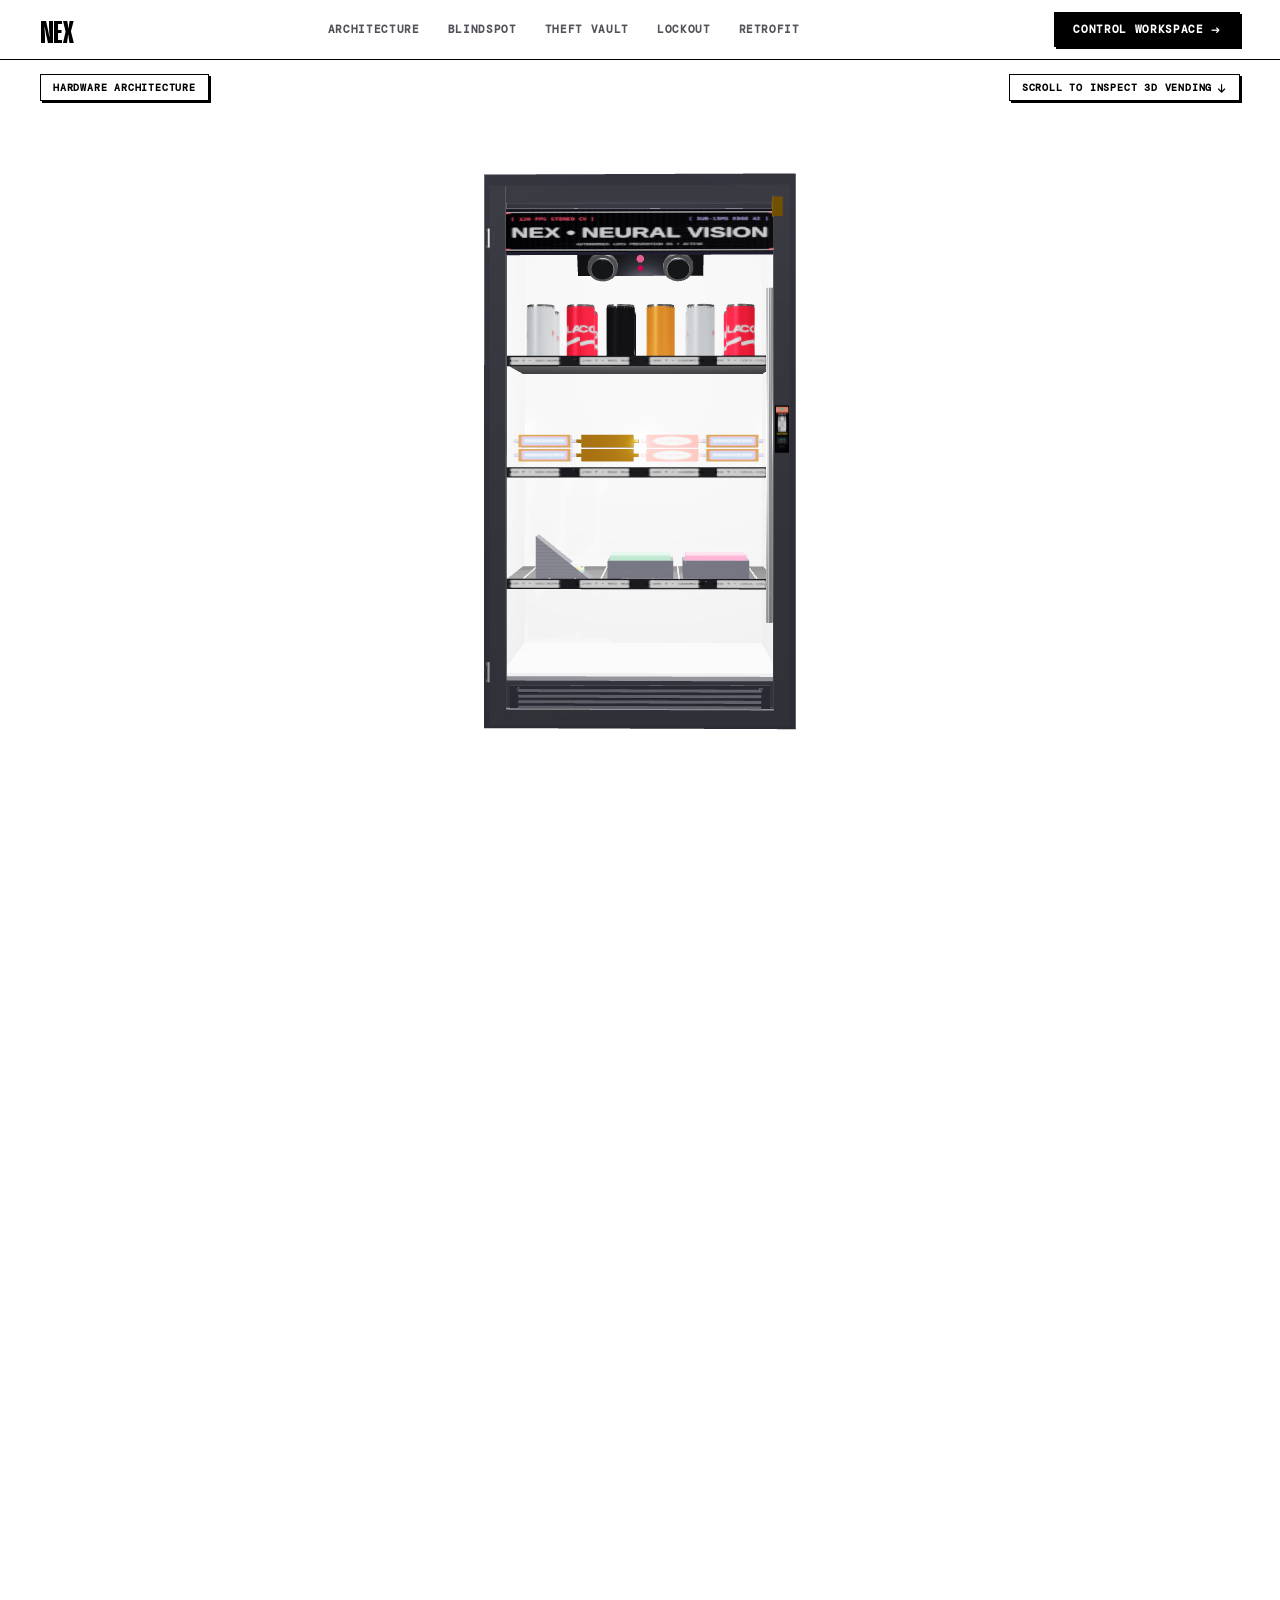
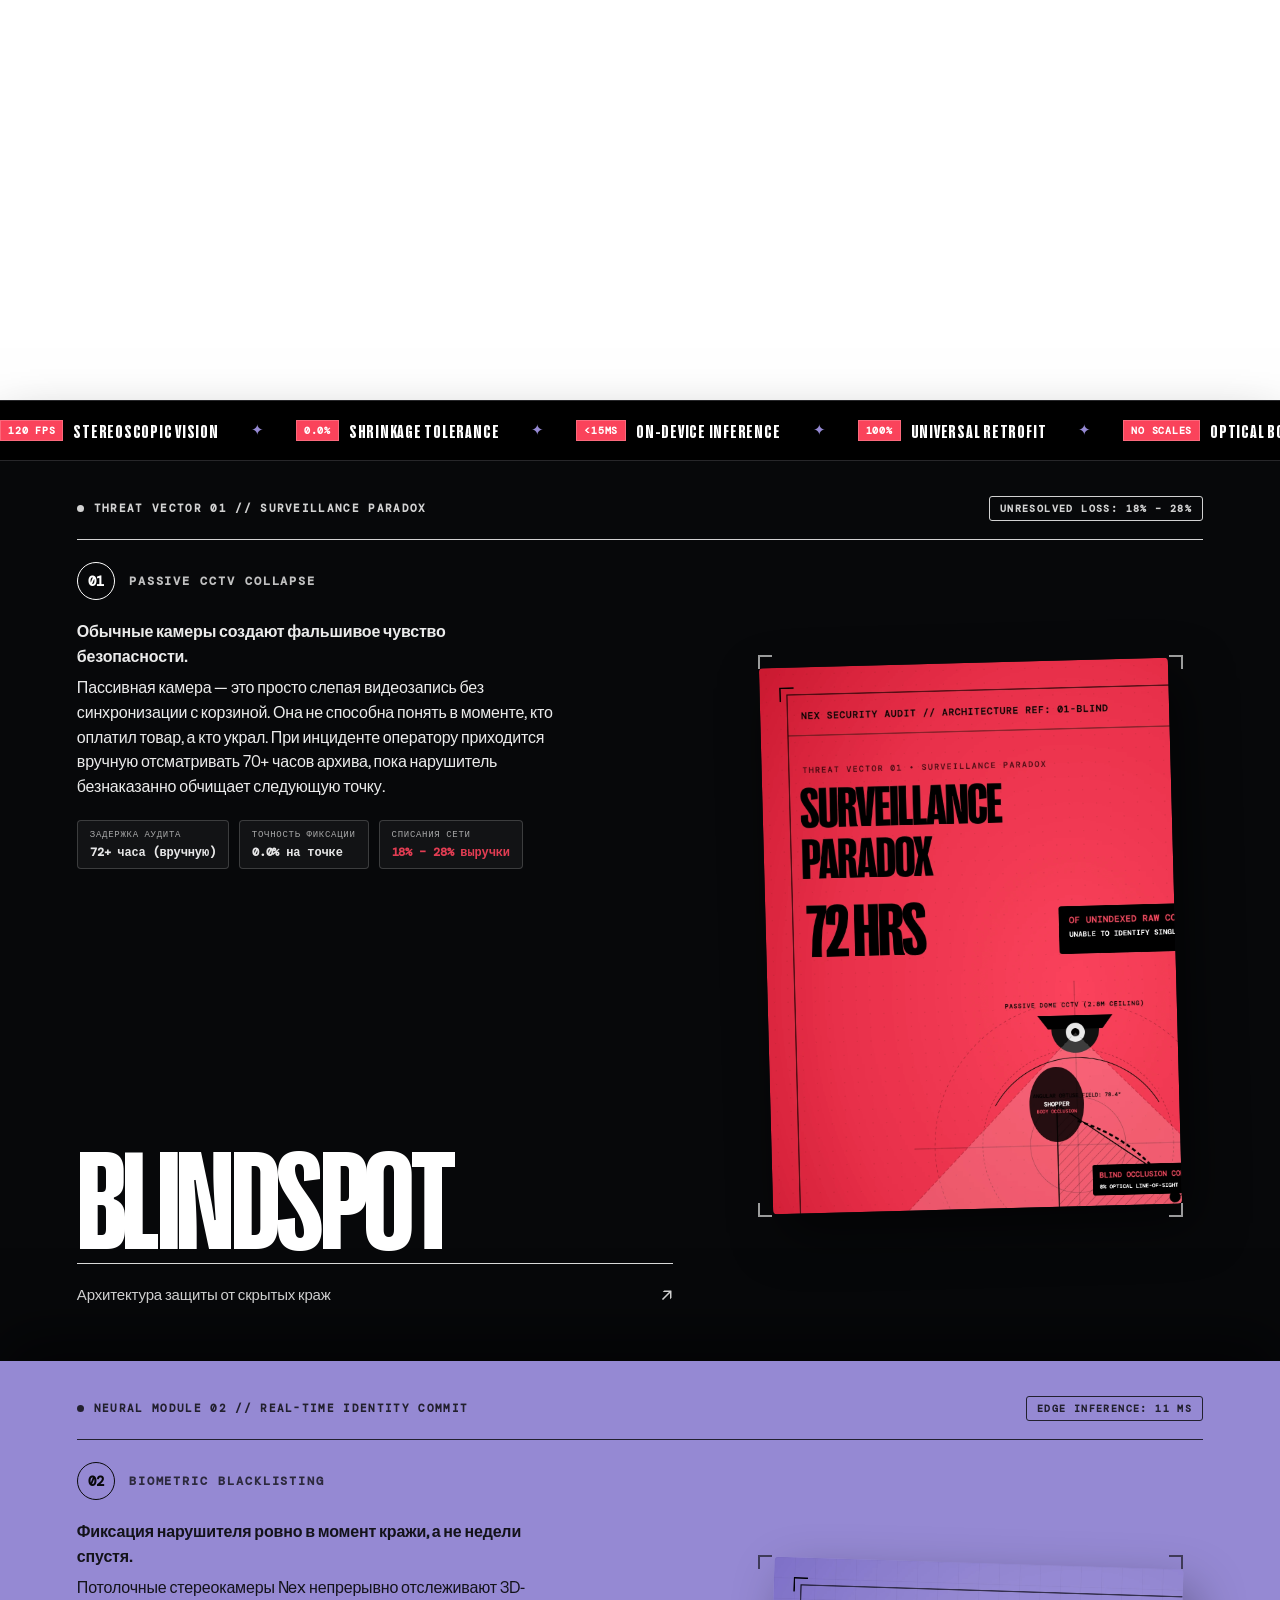
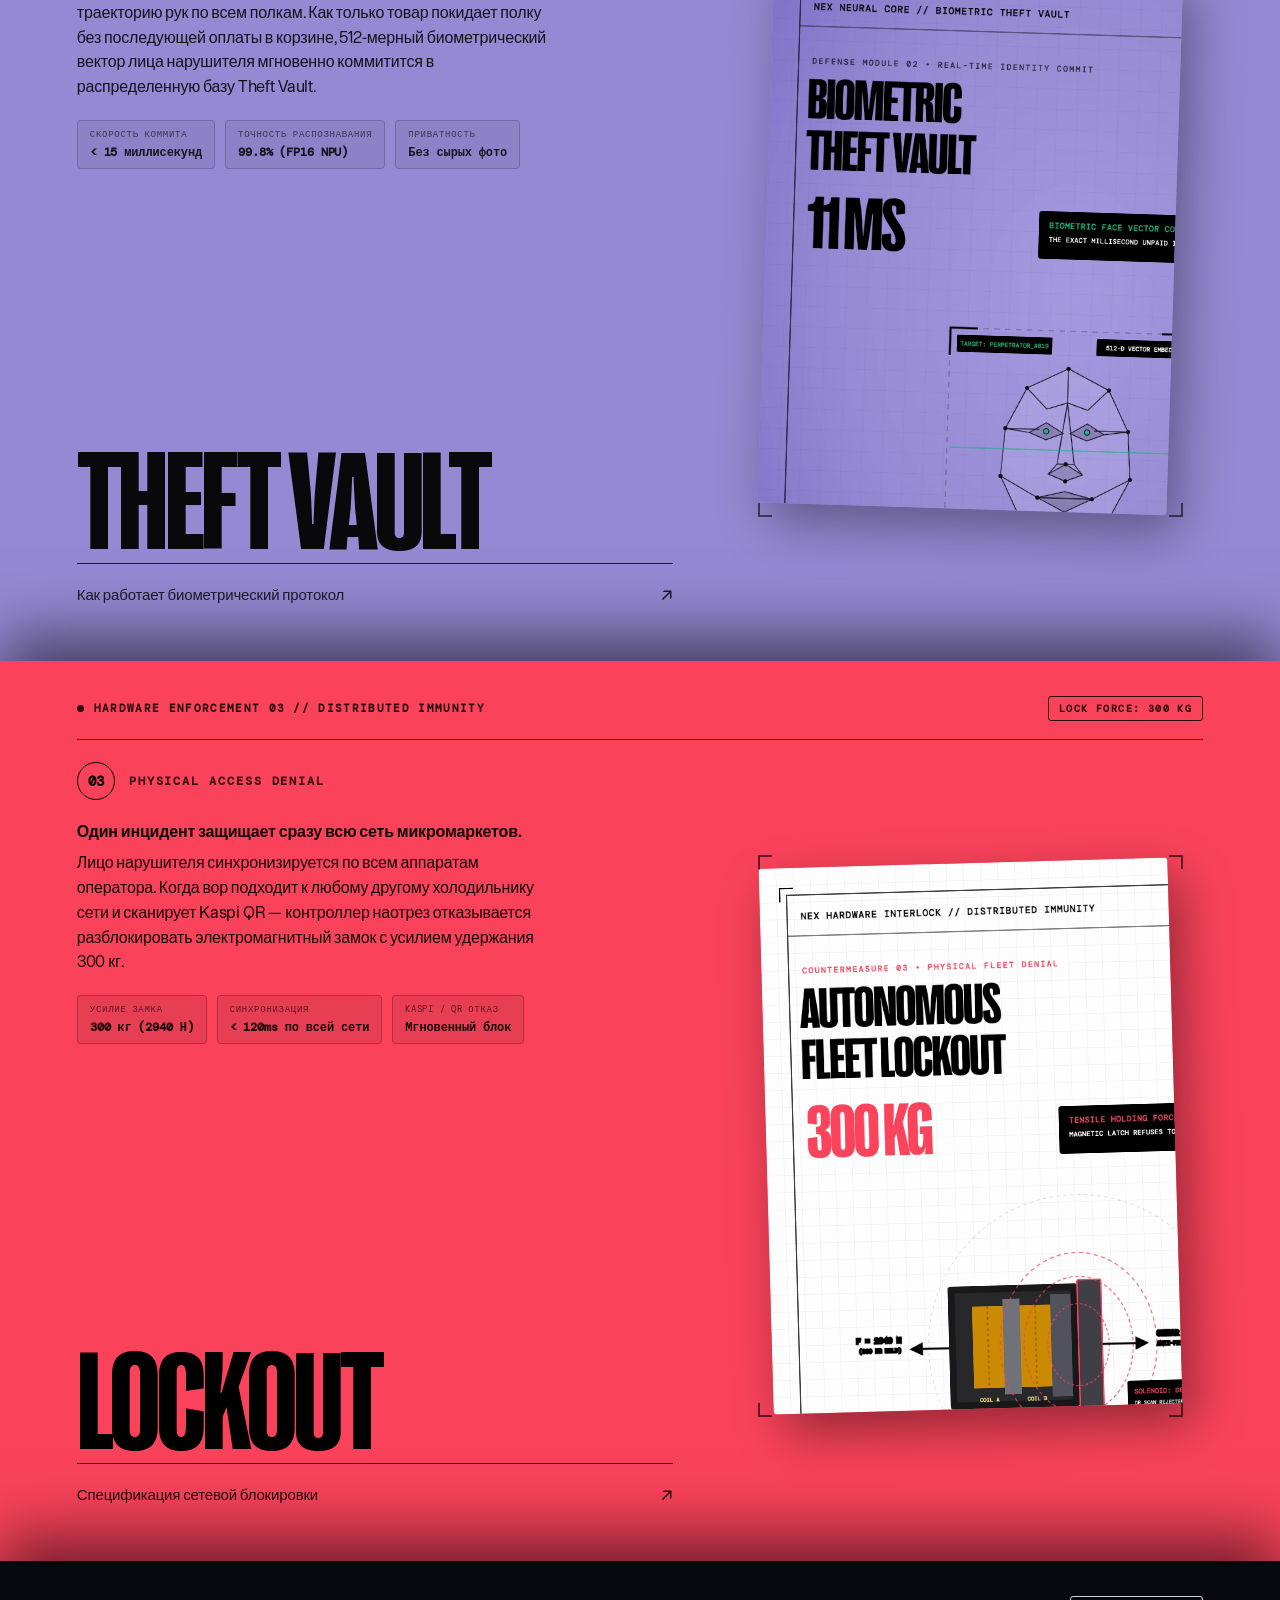
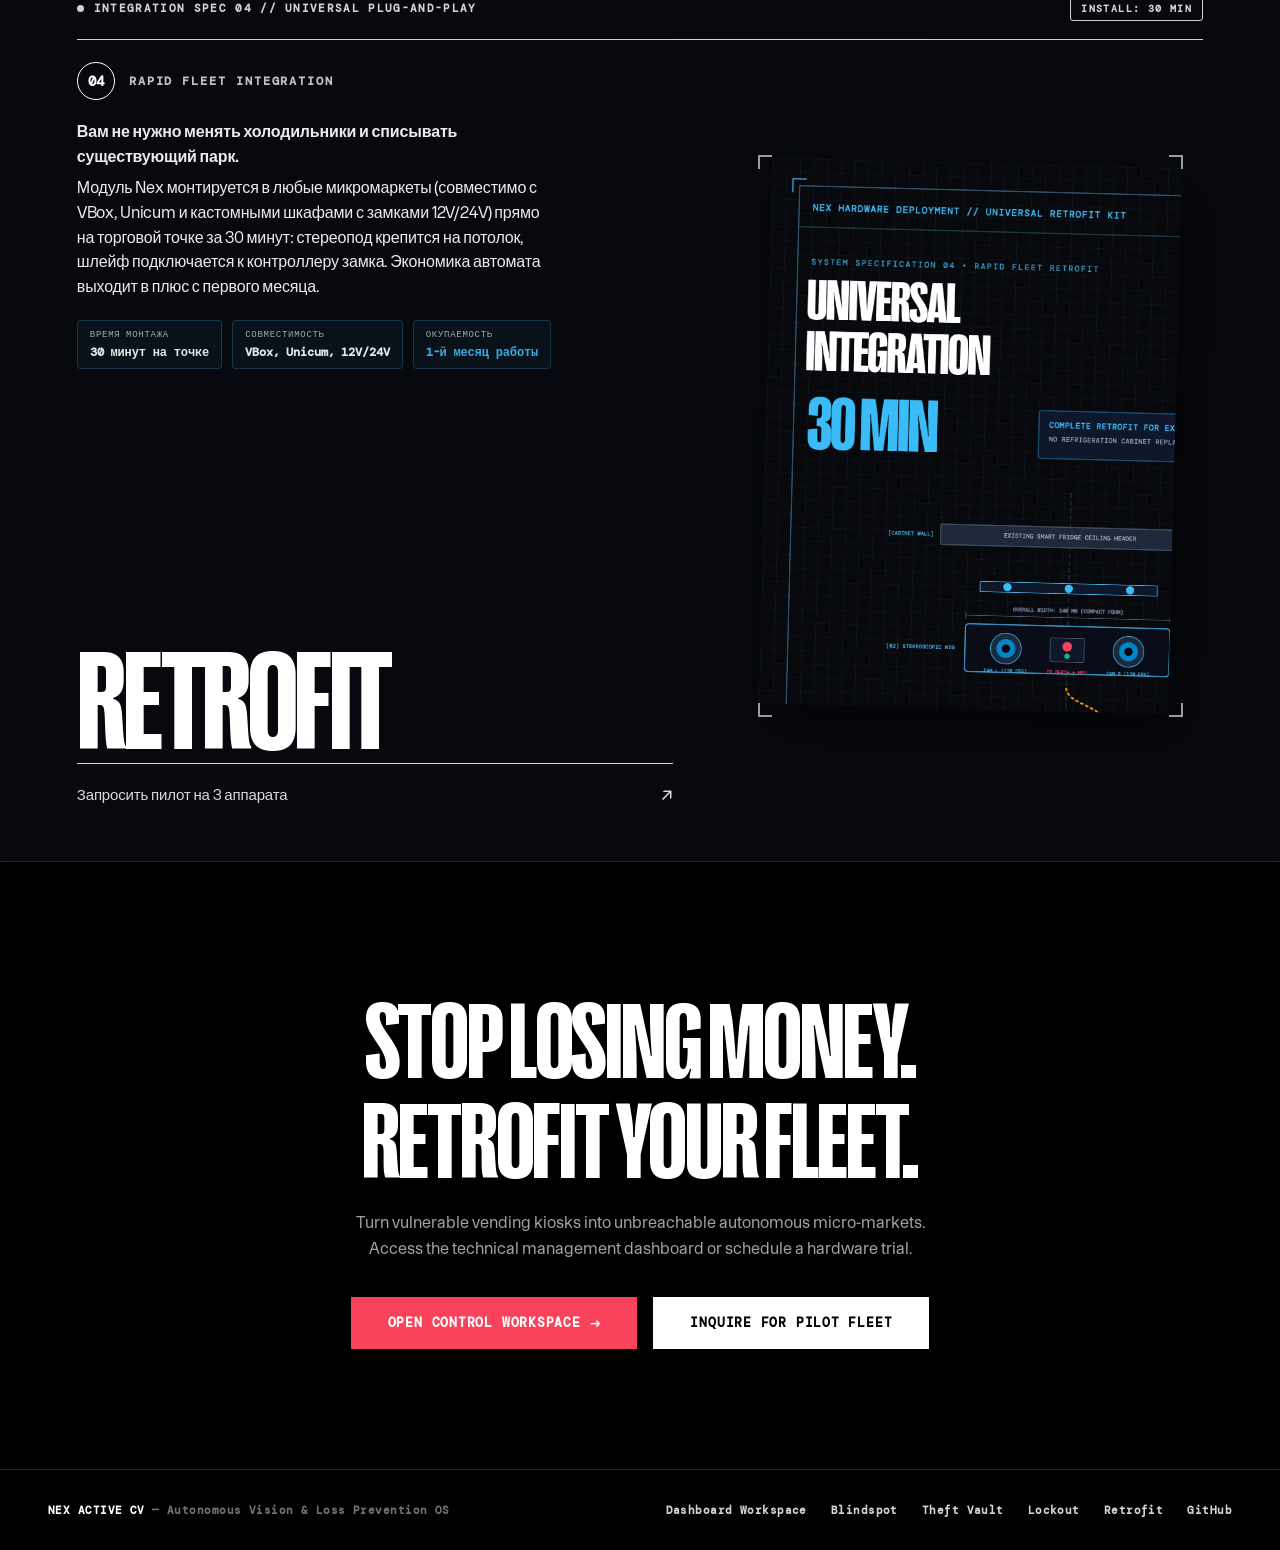
==== index.html @ c1a9bb9f "feat: add Nex core detector, dashboard, server and update index.html" ====
<!DOCTYPE html>
<html lang="en">
<head>
    <meta charset="UTF-8">
    <meta name="viewport" content="width=device-width, initial-scale=1.0">
    <title>NEX — Active Loss Prevention & Vision AI for Smart Vending</title>
    <meta name="description" content="Nex eliminates micromarket shrinkage. Plug-and-play 120 FPS stereoscopic computer vision for smart fridges and micromarkets, preventing multi-item theft in real-time.">

    <link rel="preconnect" href="https://fonts.googleapis.com">
    <link rel="preconnect" href="https://fonts.gstatic.com" crossorigin>
    <link href="https://fonts.googleapis.com/css2?family=Anton&family=Plus+Jakarta+Sans:ital,wght@0,400;0,500;0,600;0,700;0,800;1,400;1,600;1,700&family=Space+Grotesk:wght@500;600;700&family=Syne:wght@700;800;900&display=swap" rel="stylesheet">
    <link rel="stylesheet" href="https://cdnjs.cloudflare.com/ajax/libs/font-awesome/6.4.0/css/all.min.css">
    
    <!-- Paper Tiger Authentic Typography System -->
    <style>
        @font-face {
            font-family: 'Rightgrotesk';
            src: url('./fonts/RightGrotesk-TightBlack.woff2') format('woff2'),
                 url('https://cdn.prod.website-files.com/68c9282d38c8df82b6d5f656/68c9287c371683e9fc0a4d1f_RightGrotesk-TightBlack.woff2') format('woff2');
            font-weight: 900;
            font-style: normal;
            font-display: swap;
        }

        @font-face {
            font-family: 'Onsitestandard';
            src: url('./fonts/OnsiteStandard-Regular.woff2') format('woff2'),
                 url('https://cdn.prod.website-files.com/68c9282d38c8df82b6d5f656/68c9288948500a1e33599b14_OnsiteStandard-Regular.woff2') format('woff2');
            font-weight: 400;
            font-style: normal;
            font-display: swap;
        }

        @font-face {
            font-family: 'Suisseworks';
            src: url('./fonts/SuisseWorks-MediumItalic.woff2') format('woff2'),
                 url('https://cdn.prod.website-files.com/68c9282d38c8df82b6d5f656/68c9289f55f62655acf4e121_SuisseWorks-MediumItalic.woff2') format('woff2');
            font-weight: 500;
            font-style: italic;
            font-display: swap;
        }

        @font-face {
            font-family: 'Dmmono';
            src: url('./fonts/dmmono-regular.woff2') format('woff2'),
                 url('https://cdn.prod.website-files.com/68c9282d38c8df82b6d5f656/68d141fe82258a98c3757a19_dmmono-regular.woff2') format('woff2');
            font-weight: 400;
            font-style: normal;
            font-display: swap;
        }

        @font-face {
            font-family: 'Dmmono';
            src: url('./fonts/dmmono-medium.woff2') format('woff2'),
                 url('https://cdn.prod.website-files.com/68c9282d38c8df82b6d5f656/68d14204a06121dcdb6b7f3e_dmmono-medium.woff2') format('woff2');
            font-weight: 500;
            font-style: normal;
            font-display: swap;
        }
    </style>

    <!-- Three.js for 3D Vending Machine & Camera Scrollytelling -->
    <script src="./three.min.js"></script>

    <style>
        /* ═══════════════════════════════════════════════════════════════
           PAPER TIGER BRUTALIST DESIGN SYSTEM FOR NEX
           Sleek Hero Canvas -> Deep Dive -> Pitch Black Brutalism (#000000)
           1.5px/2px Solid Borders, Flat Stark Offset Shadows, Zero Muddy Glass.
           ═══════════════════════════════════════════════════════════════ */
        :root {
            --bg-page: #FFFFFF;
            --bg-canvas: #000000;
            --bg-tint: #F3F3F5;
            --bg-dark-card: #121214;
            --bg-dark-subtle: #18181B;
            --bg-dark-input: #09090B;
            
            --ink-black: #000000;
            --ink-charcoal: #18181B;
            --ink-muted: #A1A1AA;
            --ink-faint: #71717A;
            
            --border-heavy: 1.5px solid #000000;
            --border-thick: 2px solid #000000;
            --border-white: 1.5px solid #FFFFFF;
            --border-white-thick: 2px solid #FFFFFF;
            --border-dark-subtle: 1.5px solid #27272A;
            
            --accent-tart: #fa435b;
            --accent-coral: #fa435b;
            --accent-lavender: #9589d3;
            --accent-lagoon: #6dc9bc;
            --accent-lemon: #fdf9c9;
            --accent-pink: #ffdce0;
            --accent-emerald: #10B981;
            
            --font-headline: 'Rightgrotesk', 'Anton', -apple-system, sans-serif;
            --font-subhead: 'Rightgrotesk', 'Syne', -apple-system, sans-serif;
            --font-body: 'Onsitestandard', 'Plus Jakarta Sans', -apple-system, BlinkMacSystemFont, sans-serif;
            --font-mono: 'Dmmono', 'Space Grotesk', monospace;
            --font-serif: 'Suisseworks', Georgia, serif;
            
            --shadow-brutal: 4px 4px 0px #000000;
            --shadow-brutal-sm: 2px 2px 0px #000000;
            --shadow-brutal-lg: 6px 6px 0px #000000;
            --shadow-brutal-coral: 4px 4px 0px #fa435b;
            --shadow-brutal-white: 4px 4px 0px #FFFFFF;
            --shadow-brutal-dark: 4px 4px 0px rgba(255, 255, 255, 0.15);
            --shadow-brutal-dark-lg: 6px 6px 0px rgba(255, 255, 255, 0.2);
        }

        * {
            box-sizing: border-box;
            margin: 0;
            padding: 0;
            -webkit-font-smoothing: antialiased;
            -moz-osx-font-smoothing: grayscale;
        }

        html {
            scroll-behavior: smooth;
        }

        body {
            background-color: #000000;
            color: #FFFFFF;
            font-family: var(--font-body);
            line-height: 1.5;
            overflow-x: clip;
            width: 100%;
        }

        /* ════════════ TOP HEADER BAR (SMOOTH TRANSITION TO DARK MODE) ════════════ */
        .site-header {
            background: #FFFFFF;
            border-bottom: var(--border-heavy);
            height: 60px;
            padding: 0 40px;
            display: flex;
            align-items: center;
            justify-content: space-between;
            position: fixed;
            top: 0;
            left: 0;
            width: 100%;
            z-index: 1000;
            box-sizing: border-box;
            white-space: nowrap;
            transition: background 0.25s ease, border-color 0.25s ease, color 0.25s ease;
        }

        .site-header.is-dark {
            background: #000000;
            border-bottom: var(--border-dark-subtle);
        }

        .header-brand {
            display: flex;
            align-items: center;
            gap: 12px;
            flex-shrink: 0;
        }

        .brand-wordmark {
            font-family: var(--font-headline);
            font-size: 32px;
            color: #000000;
            text-decoration: none;
            line-height: 0.9;
            letter-spacing: -0.02em;
            transition: color 0.25s ease;
        }

        .site-header.is-dark .brand-wordmark {
            color: #FFFFFF;
        }

        .brand-badge {
            font-family: var(--font-mono);
            font-size: 10px;
            font-weight: 700;
            text-transform: uppercase;
            padding: 3px 8px;
            border: var(--border-heavy);
            background: var(--bg-tint);
            color: #000000;
            letter-spacing: 0.05em;
            transition: all 0.25s ease;
        }

        .site-header.is-dark .brand-badge {
            background: #18181B;
            border: 1px solid #27272A;
            color: #FFFFFF;
        }

        .header-nav {
            display: flex;
            align-items: center;
            gap: 28px;
            flex-shrink: 0;
        }

        .nav-link {
            font-family: var(--font-mono);
            font-size: 11px;
            font-weight: 700;
            color: #52525B;
            text-decoration: none;
            text-transform: uppercase;
            letter-spacing: 0.06em;
            transition: color 0.2s ease;
        }

        .nav-link:hover {
            color: #000000;
        }

        .site-header.is-dark .nav-link {
            color: #A1A1AA;
        }

        .site-header.is-dark .nav-link:hover {
            color: #FFFFFF;
        }

        .header-actions {
            display: flex;
            align-items: center;
            gap: 12px;
            flex-shrink: 0;
        }

        /* Paper Tiger Brutalist Buttons */
        .btn {
            font-family: var(--font-mono);
            font-size: 11px;
            font-weight: 700;
            text-transform: uppercase;
            letter-spacing: 0.06em;
            padding: 8px 18px;
            border: var(--border-heavy);
            background: #FFFFFF;
            color: #000000;
            text-decoration: none;
            cursor: pointer;
            display: inline-flex;
            align-items: center;
            justify-content: center;
            gap: 8px;
            border-radius: 0px;
            box-shadow: var(--shadow-brutal-sm);
            transition: transform 0.1s ease, box-shadow 0.1s ease, background 0.15s ease, color 0.15s ease, border-color 0.15s ease;
            white-space: nowrap;
        }

        .btn:hover {
            background: #000000;
            color: #FFFFFF;
            transform: translate(-1px, -1px);
            box-shadow: var(--shadow-brutal);
        }

        .btn:active {
            transform: translate(1px, 1px);
            box-shadow: none;
        }

        .btn-black {
            background: #000000;
            color: #FFFFFF;
            border-color: #000000;
        }

        .btn-black:hover {
            background: var(--accent-coral);
            border-color: #000000;
            color: #FFFFFF;
        }

        .site-header.is-dark .btn-black {
            background: #FFFFFF;
            color: #000000;
            border-color: #FFFFFF;
            box-shadow: 2px 2px 0px rgba(255, 255, 255, 0.25);
        }

        .site-header.is-dark .btn-black:hover {
            background: var(--accent-coral);
            border-color: var(--accent-coral);
            color: #FFFFFF;
        }

        .btn-coral {
            background: var(--accent-coral);
            color: #FFFFFF;
            border-color: var(--accent-coral);
            box-shadow: var(--shadow-brutal-sm);
        }

        .btn-coral:hover {
            background: #ff5a70;
            border-color: #ff5a70;
            color: #FFFFFF;
        }

        /* ═══════════════════════════════════════════════════════════════
           SCROLL-DRIVEN 3D CHOREOGRAPHY (400VH HERO SCROLLYTELLING)
           ═══════════════════════════════════════════════════════════════ */
        .scrolly-section {
            position: relative;
            width: 100%;
            height: 400vh;
            background: #FFFFFF;
        }

        .sticky-viewport {
            position: sticky;
            top: 0;
            width: 100vw;
            height: 100vh;
            overflow: hidden;
            display: flex;
            align-items: center;
            justify-content: center;
        }

        /* Fullscreen WebGL Canvas */
        #webgl-canvas-container {
            position: absolute;
            inset: 0;
            width: 100%;
            height: 100%;
            z-index: 5;
            pointer-events: none;
        }

        /* Optical Iris / Black Void Plunge Overlay */
        .lens-plunge-overlay {
            position: absolute;
            inset: 0;
            width: 100%;
            height: 100%;
            background: #000000;
            z-index: 25;
            pointer-events: none;
            opacity: 0;
            transition: opacity 0.06s linear;
        }

        /* ── HUD STEP PILL & SCROLL PROMPT ── */
        .hud-top-bar {
            position: absolute;
            top: 74px;
            left: 40px;
            right: 40px;
            display: flex;
            justify-content: space-between;
            align-items: center;
            z-index: 10;
            pointer-events: none;
            transition: opacity 0.25s ease;
        }

        .hud-step-pill {
            font-family: var(--font-mono);
            font-size: 10px;
            font-weight: 800;
            text-transform: uppercase;
            letter-spacing: 0.08em;
            background: #FFFFFF;
            border: var(--border-heavy);
            padding: 5px 12px;
            box-shadow: var(--shadow-brutal-sm);
            color: #000000;
            pointer-events: auto;
        }

        .scroll-prompt-pill {
            font-family: var(--font-mono);
            font-size: 10px;
            font-weight: 800;
            text-transform: uppercase;
            letter-spacing: 0.08em;
            background: #FFFFFF;
            border: var(--border-heavy);
            padding: 5px 12px;
            box-shadow: var(--shadow-brutal-sm);
            color: #000000;
            display: flex;
            align-items: center;
            gap: 6px;
            pointer-events: auto;
            animation: bouncePrompt 2s infinite ease-in-out;
            transition: opacity 0.3s ease;
        }

        @keyframes bouncePrompt {
            0%, 100% { transform: translateY(0); }
            50% { transform: translateY(4px); }
        }

        /* ── PAPER TIGER SIGNATURE HERO BACKING CARDS ── */
        .hero-backing-frame {
            position: absolute;
            top: 50%;
            left: 50%;
            transform: translate(-50%, -50%);
            width: clamp(280px, 26vw, 390px);
            height: clamp(400px, 50vh, 550px);
            pointer-events: none;
            z-index: 2; /* Sits strictly behind WebGL canvas (z-index: 5) */
            display: flex;
            align-items: center;
            justify-content: center;
            transition: opacity 0.25s ease, transform 0.25s ease;
        }

        .c-hero-backing {
            position: absolute;
            inset: 0;
            border: 2px solid #000000;
            box-shadow: var(--shadow-brutal);
            overflow: hidden;
            border-radius: 2px;
        }

        .c-hero-backing.is-lavender {
            background-color: var(--accent-lavender);
            transform: rotate(-4.5deg) translate(-14px, -10px);
            z-index: 1;
        }

        .c-hero-backing.is-coral {
            background-color: var(--accent-tart);
            transform: rotate(3.2deg) translate(16px, 12px);
            z-index: 2;
        }

        .c-card-noise {
            position: absolute;
            inset: 0;
            opacity: 0.35;
            filter: url(#noiseFilter);
            mix-blend-mode: overlay;
            pointer-events: none;
        }

        .hero-headline-top {
            position: absolute;
            top: 104px;
            left: 0;
            width: 100%;
            text-align: center;
            font-family: var(--font-headline);
            font-size: clamp(62px, 8.8vw, 128px);
            line-height: 0.82;
            letter-spacing: -0.015em;
            text-transform: uppercase;
            color: #000000;
            z-index: 3;
            pointer-events: none;
            transition: opacity 0.25s ease;
        }

        .hero-headline-bottom {
            position: absolute;
            bottom: 104px;
            left: 0;
            width: 100%;
            text-align: center;
            font-family: var(--font-headline);
            font-size: clamp(62px, 8.8vw, 128px);
            line-height: 0.82;
            letter-spacing: -0.015em;
            text-transform: uppercase;
            color: #000000;
            z-index: 3;
            pointer-events: none;
            transition: opacity 0.25s ease;
        }

        /* ── HERO BOTTOM FLANKING ELEMENTS (STAGE 0) ── */
        .hero-bottom-dock {
            position: absolute;
            bottom: 22px;
            left: 40px;
            right: 40px;
            display: flex;
            align-items: flex-end;
            justify-content: space-between;
            z-index: 10;
            pointer-events: none;
            transition: opacity 0.25s ease;
        }

        .hero-micro-stats {
            display: flex;
            flex-direction: column;
            gap: 4px;
            font-family: var(--font-mono);
            font-size: 11px;
            font-weight: 700;
            letter-spacing: 0.04em;
            text-transform: uppercase;
            color: #000000;
            pointer-events: auto;
        }

        .hero-micro-stats .stat-item {
            display: flex;
            align-items: center;
            gap: 8px;
        }

        .hero-micro-stats .stat-val {
            font-family: var(--font-headline);
            font-size: 17px;
            line-height: 1;
            min-width: 46px;
            color: #000000;
        }

        .hero-manifesto-box {
            max-width: 380px;
            font-family: var(--font-body);
            font-size: 13.5px;
            line-height: 1.5;
            color: var(--ink-charcoal);
            text-align: right;
            pointer-events: auto;
        }

        .hero-manifesto-box em {
            font-family: var(--font-serif);
            font-style: italic;
            font-weight: 500;
            font-size: 14.5px;
            color: #000000;
            text-decoration: underline;
            text-underline-offset: 3px;
        }

        /* ── PAPER TIGER STAGE NARRATIVE CARDS (STAGES 2 & 3) ── */
        .stage-card {
            position: absolute;
            max-width: 390px;
            background: #FFFFFF;
            border: var(--border-thick);
            padding: 24px;
            box-shadow: var(--shadow-brutal-lg);
            display: flex;
            flex-direction: column;
            gap: 12px;
            z-index: 20;
            pointer-events: auto;
            opacity: 0;
            transform: translateY(24px);
            transition: opacity 0.35s ease, transform 0.35s cubic-bezier(0.16, 1, 0.3, 1);
        }

        .stage-card.is-visible {
            opacity: 1;
            transform: translateY(0);
        }

        .stage-card-right {
            top: 50%;
            right: 48px;
            transform: translateY(calc(-50% + 24px));
        }

        .stage-card-right.is-visible {
            transform: translateY(-50%);
        }

        .stage-card-left {
            top: 50%;
            left: 48px;
            transform: translateY(calc(-50% + 24px));
        }

        .stage-card-left.is-visible {
            transform: translateY(-50%);
        }

        .card-kicker {
            font-family: var(--font-mono);
            font-size: 10px;
            font-weight: 800;
            letter-spacing: 0.1em;
            text-transform: uppercase;
            color: var(--accent-coral);
            display: flex;
            align-items: center;
            gap: 6px;
        }

        .card-title {
            font-family: var(--font-subhead);
            font-size: 21px;
            font-weight: 900;
            text-transform: uppercase;
            line-height: 1.15;
            letter-spacing: -0.01em;
            color: #000000;
        }

        .card-body {
            font-size: 13px;
            line-height: 1.5;
            color: var(--ink-charcoal);
        }

        .card-tags {
            display: flex;
            flex-wrap: wrap;
            gap: 8px;
            margin-top: 4px;
        }

        .pt-pill {
            font-family: var(--font-mono);
            font-size: 9px;
            font-weight: 800;
            text-transform: uppercase;
            letter-spacing: 0.05em;
            padding: 4px 8px;
            border: 1px solid #000000;
            background: var(--bg-tint);
            color: #000000;
        }

        .pill-danger {
            background: #FEE2E2;
            color: #B91C1C;
            border-color: #B91C1C;
        }

        .pill-success {
            background: #E6FBF2;
            color: #047857;
            border-color: #047857;
        }

        /* ── RUNNING MARQUEE STRIP (PITCH BLACK THEME) ── */
        .pt-marquee-strip {
            background: #000000;
            color: #FFFFFF;
            border-top: var(--border-dark-subtle);
            border-bottom: var(--border-dark-subtle);
            padding: 15px 0;
            overflow: hidden;
            position: relative;
            z-index: 30;
            white-space: nowrap;
        }

        .pt-marquee-track {
            display: inline-flex;
            align-items: center;
            gap: 32px;
            animation: ptMarqueeAnim 26s linear infinite;
        }

        @keyframes ptMarqueeAnim {
            0% { transform: translateX(0); }
            100% { transform: translateX(-50%); }
        }

        .marquee-item {
            font-family: var(--font-headline);
            font-size: 19px;
            letter-spacing: 0.04em;
            display: inline-flex;
            align-items: center;
            gap: 10px;
            text-transform: uppercase;
            color: #FFFFFF;
        }

        .marquee-item .badge {
            font-family: var(--font-mono);
            font-size: 10px;
            font-weight: 800;
            background: var(--accent-tart);
            color: #FFFFFF;
            padding: 2px 7px;
            border: 1px solid rgba(255, 255, 255, 0.2);
        }

        .marquee-star {
            color: var(--accent-lavender);
            font-size: 15px;
        }

        /* ═══════════════════════════════════════════════════════════════
   SIGNATURE STACKING PANELS (c-panel-scroll)
   High-tech editorial brutalist architecture:
   Full-page sticky stacking panels with technical metadata headers,
   index badges, specification matrix chips, corner reticles,
   monumental titles, and custom high-resolution editorial posters.
   ═══════════════════════════════════════════════════════════════ */
        .c-panel-scroll {
            width: 100%;
            position: relative;
            background: #000000;
        }

        .c-panel {
            position: sticky;
            top: 0;
            height: 100vh;
            min-height: 720px;
            box-sizing: border-box;
            display: flex;
            flex-direction: column;
            padding: 2.2rem 6vw 3.2rem;
            overflow: hidden;
            will-change: transform;
            /* Elevation shadow separating stacking panels */
            box-shadow: 0 -24px 60px rgba(0, 0, 0, 0.55);
        }

        .c-panel.is-1 {
            background-color: #07080a;
            color: #FFFFFF;
            z-index: 10;
        }

        .c-panel.is-2 {
            background-color: #9589d3;
            color: #09090b;
            z-index: 20;
        }

        .c-panel.is-3 {
            background-color: #fa435b;
            color: #000000;
            z-index: 30;
        }

        .c-panel.is-4 {
            background-color: #07090e;
            color: #FFFFFF;
            z-index: 40;
        }

        /* Top Technical Metadata Rail on Each Panel */
        .c-panel-top-meta {
            display: flex;
            justify-content: space-between;
            align-items: center;
            padding-bottom: 1.1rem;
            margin-bottom: 1.4rem;
            border-bottom: 1px solid currentColor;
            opacity: 0.82;
            font-family: var(--font-mono);
            font-size: 11px;
            letter-spacing: 0.12em;
            text-transform: uppercase;
            font-weight: 700;
        }

        .c-panel-top-meta .meta-tag {
            display: flex;
            align-items: center;
            gap: 10px;
        }

        .c-panel-top-meta .meta-dot {
            width: 7px;
            height: 7px;
            border-radius: 50%;
            background: currentColor;
            display: inline-block;
        }

        .c-panel-top-meta .meta-badge {
            padding: 4px 10px;
            border: 1px solid currentColor;
            border-radius: 3px;
            font-size: 10px;
            letter-spacing: 0.14em;
            font-weight: 800;
        }

        .c-panel-grid {
            display: grid;
            grid-template-columns: 1.15fr 0.85fr;
            align-items: stretch;
            flex: 1;
            min-height: 0;
            gap: 2rem;
        }

        .c-panel-main {
            display: flex;
            flex-direction: column;
            justify-content: space-between;
            max-width: 620px;
            z-index: 2;
            padding-right: 1.5rem;
        }

        .c-panel-top {
            display: flex;
            flex-direction: column;
            align-items: flex-start;
        }

        .c-panel-badge-row {
            display: flex;
            align-items: center;
            gap: 14px;
            margin-bottom: 1.2rem;
        }

        .c-panel-num {
            width: 38px;
            height: 38px;
            border-radius: 50%;
            border: 1.5px solid currentColor;
            display: flex;
            align-items: center;
            justify-content: center;
            font-size: 14px;
            font-weight: 700;
            font-family: var(--font-mono);
            flex-shrink: 0;
            line-height: 1;
        }

        .c-panel-kicker {
            font-family: var(--font-mono);
            font-size: 12px;
            font-weight: 700;
            letter-spacing: 0.16em;
            text-transform: uppercase;
            opacity: 0.75;
        }

        .c-panel-desc {
            max-width: 48ch;
            margin-bottom: 1.3rem;
        }

        .c-panel-desc p {
            font-family: var(--font-body);
            font-size: 16px;
            line-height: 1.55;
            letter-spacing: -0.01em;
            margin: 0;
            opacity: 0.92;
        }

        .c-panel-desc strong {
            font-weight: 600;
            display: block;
            margin-bottom: 6px;
        }

        /* Technical Specification Matrix Chips */
        .c-panel-specs {
            display: flex;
            flex-wrap: wrap;
            gap: 10px;
            margin-bottom: 1.3rem;
        }

        .c-spec-chip {
            padding: 7px 12px;
            border: 1px solid currentColor;
            opacity: 0.9;
            border-radius: 4px;
            display: flex;
            flex-direction: column;
            gap: 2px;
            font-family: var(--font-mono);
        }

        .c-spec-chip .spec-label {
            font-size: 9px;
            letter-spacing: 0.08em;
            text-transform: uppercase;
            opacity: 0.7;
        }

        .c-spec-chip .spec-val {
            font-size: 12px;
            font-weight: 700;
            letter-spacing: -0.01em;
        }

        .c-panel.is-1 .c-spec-chip {
            background: rgba(255, 255, 255, 0.05);
            border-color: rgba(255, 255, 255, 0.2);
        }
        .c-panel.is-1 .c-spec-chip.is-alert .spec-val {
            color: #fa435b;
        }

        .c-panel.is-2 .c-spec-chip {
            background: rgba(0, 0, 0, 0.06);
            border-color: rgba(0, 0, 0, 0.2);
        }

        .c-panel.is-3 .c-spec-chip {
            background: rgba(0, 0, 0, 0.08);
            border-color: rgba(0, 0, 0, 0.25);
        }

        .c-panel.is-4 .c-spec-chip {
            background: rgba(56, 189, 248, 0.06);
            border-color: rgba(56, 189, 248, 0.25);
        }
        .c-panel.is-4 .c-spec-chip.is-accent .spec-val {
            color: #38bdf8;
        }

        .c-panel_bt {
            display: flex;
            flex-direction: column;
            width: 100%;
            margin-top: auto;
        }

        .panel-title {
            font-family: 'Rightgrotesk', var(--font-headline), sans-serif;
            font-size: clamp(72px, 11vw, 175px);
            line-height: 0.78;
            letter-spacing: -0.025em;
            text-transform: uppercase;
            font-weight: 900;
            margin: 0 0 1.2rem 0;
            color: inherit;
            word-break: break-word;
        }

        .c-panel-link {
            display: flex;
            justify-content: space-between;
            align-items: center;
            width: 100%;
            padding-top: 1.1rem;
            border-top: 1px solid currentColor;
            text-decoration: none;
            color: inherit;
            font-family: var(--font-body);
            font-size: 15px;
            font-weight: 500;
            letter-spacing: -0.01em;
            opacity: 0.85;
            transition: opacity 0.2s ease;
        }

        .c-panel-link:hover {
            opacity: 1;
        }

        .c-panel-link .arrow {
            font-size: 19px;
            margin-left: 12px;
            transition: transform 0.2s ease;
        }

        .c-panel-link:hover .arrow {
            transform: translate(3px, -3px);
        }

        .c-panel-visual {
            display: flex;
            align-items: center;
            justify-content: center;
            position: relative;
            z-index: 1;
        }

        .panel-poster-frame {
            position: relative;
            max-width: 450px;
            width: 88%;
            display: flex;
            justify-content: center;
            align-items: center;
        }

        /* Technical Corner Reticles */
        .poster-reticle {
            position: absolute;
            width: 14px;
            height: 14px;
            border-color: currentColor;
            opacity: 0.6;
            pointer-events: none;
            z-index: 4;
        }
        .poster-reticle.top-left {
            top: -8px;
            left: -8px;
            border-top: 2px solid currentColor;
            border-left: 2px solid currentColor;
        }
        .poster-reticle.top-right {
            top: -8px;
            right: -8px;
            border-top: 2px solid currentColor;
            border-right: 2px solid currentColor;
        }
        .poster-reticle.bottom-left {
            bottom: -8px;
            left: -8px;
            border-bottom: 2px solid currentColor;
            border-left: 2px solid currentColor;
        }
        .poster-reticle.bottom-right {
            bottom: -8px;
            right: -8px;
            border-bottom: 2px solid currentColor;
            border-right: 2px solid currentColor;
        }

        .panel-poster-img {
            width: 100%;
            height: auto;
            max-height: 72vh;
            object-fit: contain;
            border-radius: 4px;
            box-shadow: 12px 20px 50px rgba(0, 0, 0, 0.55);
            display: block;
            user-select: none;
            -webkit-user-drag: none;
            transition: transform 0.4s cubic-bezier(0.16, 1, 0.3, 1), box-shadow 0.4s ease;
        }

        .panel-poster-frame:hover .panel-poster-img {
            transform: perspective(1200px) rotate(0deg) scale(1.02) translateY(-4px);
            box-shadow: 0 28px 70px rgba(0, 0, 0, 0.65);
        }

        .c-panel.is-1 .panel-poster-img {
            transform: perspective(1200px) rotate(-1.5deg);
        }

        .c-panel.is-2 .panel-poster-img {
            transform: perspective(1200px) rotate(1.8deg);
            box-shadow: 12px 20px 50px rgba(0, 0, 0, 0.35);
        }

        .c-panel.is-3 .panel-poster-img {
            transform: perspective(1200px) rotate(-1.6deg);
            box-shadow: 12px 20px 50px rgba(0, 0, 0, 0.4);
        }

        .c-panel.is-4 .panel-poster-img {
            transform: perspective(1200px) rotate(1.5deg);
        }

        @media (max-width: 960px) {
            .c-panel {
                height: auto;
                min-height: 100vh;
                display: flex;
                flex-direction: column;
                padding: 3rem 24px;
                position: relative;
                top: 0 !important;
            }
            .c-panel-main {
                max-width: 100%;
                padding-right: 0;
                margin-bottom: 2.5rem;
            }
            .panel-title {
                font-size: clamp(52px, 15vw, 110px);
                margin-top: 2rem;
            }
            .c-panel-visual {
                width: 100%;
            }
            .panel-poster-img {
                max-height: 55vh;
            }
        }

        /* ═══════════════════════════════════════════════════════════════
           SECTION: FINAL ACTION BANNER & FOOTER (PITCH BLACK THEME)
           ═══════════════════════════════════════════════════════════════ */
        .section-cta {
            background: #000000;
            color: #FFFFFF;
            padding: 120px 48px;
            text-align: center;
            display: flex;
            flex-direction: column;
            align-items: center;
            gap: 28px;
            position: relative;
            z-index: 30;
            border-top: var(--border-dark-subtle);
        }

        .cta-massive-title {
            font-family: var(--font-headline);
            font-size: clamp(48px, 8.5vw, 110px);
            text-transform: uppercase;
            line-height: 0.92;
            letter-spacing: -0.02em;
            color: #FFFFFF;
        }

        .cta-sub {
            max-width: 600px;
            font-size: 16px;
            color: #A1A1AA;
            line-height: 1.6;
        }

        .cta-btn-group {
            display: flex;
            gap: 16px;
            flex-wrap: wrap;
            justify-content: center;
            margin-top: 8px;
        }

        .site-footer {
            background: #000000;
            border-top: var(--border-dark-subtle);
            padding: 32px 48px;
            display: flex;
            justify-content: space-between;
            align-items: center;
            font-family: var(--font-mono);
            font-size: 11px;
            font-weight: 700;
            letter-spacing: 0.04em;
            color: #71717A;
            position: relative;
            z-index: 30;
        }

        .site-footer strong {
            color: #FFFFFF;
        }

        .footer-nav-row {
            display: flex;
            gap: 24px;
        }

        .footer-nav-row a {
            color: #D4D4D8;
            text-decoration: none;
            font-weight: 800;
            transition: color 0.15s ease;
        }

        .footer-nav-row a:hover {
            color: var(--accent-coral);
        }

        /* Responsive Breakpoints */
        @media (max-width: 1024px) {
            .site-header {
                padding: 0 20px;
            }
            .header-nav {
                display: none;
            }
            .hero-bottom-dock {
                flex-direction: column;
                align-items: flex-start;
                gap: 14px;
                bottom: 14px;
                left: 20px;
                right: 20px;
            }
            .hero-manifesto-box {
                text-align: left;
                max-width: none;
            }
            .comparison-grid, .sim-console, .retrofit-grid {
                grid-template-columns: 1fr;
            }
            .sim-left {
                border-right: none;
                border-bottom: 2px solid #27272A;
            }
            .stage-card {
                left: 20px !important;
                right: 20px !important;
                max-width: none;
            }
        }


    </style>
</head>
<body>

    <!-- SVG Noise Filter for Paper Tiger Noise Texture -->
    <svg style="position: absolute; width: 0; height: 0; overflow: hidden;" aria-hidden="true">
        <filter id="noiseFilter">
            <feTurbulence type="fractalNoise" baseFrequency="0.8" numOctaves="4" result="noise" />
            <feColorMatrix type="saturate" values="0" />
        </filter>
    </svg>

    <!-- ════════════ TOP HEADER BAR (FIXED) ════════════ -->
    <header class="site-header">
        <div class="header-brand">
            <a href="/" class="brand-wordmark">NEX</a>
        </div>

        <nav class="header-nav">
            <a href="#scrolly-root" class="nav-link">Architecture</a>
            <a href="#panel-1" class="nav-link">Blindspot</a>
            <a href="#panel-2" class="nav-link">Theft Vault</a>
            <a href="#panel-3" class="nav-link">Lockout</a>
            <a href="#panel-4" class="nav-link">Retrofit</a>
        </nav>

        <div class="header-actions">
            <a href="/dashboard" class="btn btn-black" title="Open Computer Vision Control Workspace">
                Control Workspace →
            </a>
        </div>
    </header>

    <!-- ═══════════════════════════════════════════════════════════════
         SCROLL-DRIVEN 3D CHOREOGRAPHY (400VH HERO SCROLLYTELLING)
         ═══════════════════════════════════════════════════════════════ -->
    <section class="scrolly-section" id="scrolly-root">
        <div class="sticky-viewport">
            
            <!-- Three.js Canvas Container -->
            <div id="webgl-canvas-container"></div>

            <!-- Optical Iris / Black Void Plunge Overlay -->
            <div class="lens-plunge-overlay" id="lensPlungeOverlay"></div>

            <!-- Row 1: Top HUD Bar (Step Pill & Scroll Prompt) -->
            <div class="hud-top-bar" id="hudTopBar">
                <span class="hud-step-pill" id="hudStepIndicator">STANDBY STATE</span>
                <div class="scroll-prompt-pill" id="scrollPrompt">
                    <span>Scroll To Inspect 3D Vending</span>
                    <i class="fa-solid fa-arrow-down"></i>
                </div>
            </div>

            <!-- Signature Paper Tiger Hero Backing Cards -->
            <div class="hero-backing-frame" id="heroBackingFrame">
                <div class="c-hero-backing is-lavender">
                    <div class="c-card-noise"></div>
                </div>
                <div class="c-hero-backing is-coral">
                    <div class="c-card-noise"></div>
                </div>
            </div>

            <!-- Row 2: Top Headline ZERO THEFT. (Framing above 3D machine) -->
            <h1 class="hero-headline-top" id="heroHeadlineTop">ZERO THEFT.</h1>

            <!-- Row 4: Bottom Headline TOTAL CONTROL. (Framing below 3D machine) -->
            <div class="hero-headline-bottom" id="heroHeadlineBottom">TOTAL CONTROL.</div>

            <!-- Row 5: Bottom Flanking Elements (Stage 0): Micro-Stats Left, Manifesto Right -->
            <div class="hero-bottom-dock" id="heroBottomDock">
                <!-- Left: 4 clean lines of micro-stats -->
                <div class="hero-micro-stats">
                    <div class="stat-item">
                        <span class="stat-val">0.0%</span>
                        <span>Shrinkage</span>
                    </div>
                    <div class="stat-item">
                        <span class="stat-val">&lt;15ms</span>
                        <span>Grab Detection</span>
                    </div>
                    <div class="stat-item">
                        <span class="stat-val">100%</span>
                        <span>Universal Retrofit</span>
                    </div>
                    <div class="stat-item">
                        <span class="stat-val">0</span>
                        <span>Barcode Scanners</span>
                    </div>
                </div>

                <!-- Right: Editorial Manifesto with italic emphasis -->
                <div class="hero-manifesto-box">
                    Nex transforms vulnerable smart fridges into <em>unpickable autonomous micro-markets</em> using active optical neural vision.
                </div>
            </div>

            <!-- Stage 2 Narrative Card (45% - 72% Scroll): Pops on RIGHT -->
            <div class="stage-card stage-card-right" id="stageCardExploit">
                <div class="card-kicker">
                    <i class="fa-solid fa-triangle-exclamation"></i>
                    <span>STAGE 02 • DOOR UNLOCK VULNERABILITY</span>
                </div>
                <h3 class="card-title">Pay for 1 Snickers.<br>Sneak 2 Red Bulls.</h3>
                <p class="card-body">
                    Dumb smart fridges disengage the solenoid and assume honesty. Customers reach deep, slide premium energy drinks and sandwiches into winter coats, and only scan a 450 ₸ candy bar.
                </p>
                <div class="card-tags">
                    <span class="pt-pill pill-danger">18% – 28% SHRINKAGE</span>
                    <span class="pt-pill">ZERO TRACKING</span>
                </div>
            </div>

            <!-- Stage 3 Narrative Card (72% - 100% Scroll): Pops on LEFT -->
            <div class="stage-card stage-card-left" id="stageCardVision">
                <div class="card-kicker" style="color: var(--accent-emerald);">
                    <i class="fa-solid fa-eye"></i>
                    <span>STAGE 03 • ACTIVE NEURAL VISION</span>
                </div>
                <h3 class="card-title">120 FPS Stereoscopic<br>Multi-Grab Detection.</h3>
                <p class="card-body">
                    Overhead high-speed optical sensors track hand spatial trajectories across every shelf plane. Sub-15ms edge inference maps SKU subtractions and automatically updates the Kaspi/Stripe cart before the door latches.
                </p>
                <div class="card-tags">
                    <span class="pt-pill pill-success">0% UNRECORDED LOSS</span>
                    <span class="pt-pill">SUB-15MS EDGE AI</span>
                </div>
            </div>

        </div>
    </section>

    <!-- ═══════════════════════════════════════════════════════════════
         PAPER TIGER RUNNING MARQUEE STRIP
         ═══════════════════════════════════════════════════════════════ -->
    <div class="pt-marquee-strip">
        <div class="pt-marquee-track">
            <span class="marquee-item"><span class="badge">120 FPS</span> STEREOSCOPIC VISION</span>
            <span class="marquee-star">✦</span>
            <span class="marquee-item"><span class="badge">0.0%</span> SHRINKAGE TOLERANCE</span>
            <span class="marquee-star">✦</span>
            <span class="marquee-item"><span class="badge">&lt;15MS</span> ON-DEVICE INFERENCE</span>
            <span class="marquee-star">✦</span>
            <span class="marquee-item"><span class="badge">100%</span> UNIVERSAL RETROFIT</span>
            <span class="marquee-star">✦</span>
            <span class="marquee-item"><span class="badge">NO SCALES</span> OPTICAL BOUNDING BOXES</span>
            <span class="marquee-star">✦</span>
            <span class="marquee-item"><span class="badge">KASPI &amp; STRIPE</span> REAL-TIME TELEMETRY</span>
            <span class="marquee-star">✦</span>
            <span class="marquee-item"><span class="badge">120 FPS</span> STEREOSCOPIC VISION</span>
            <span class="marquee-star">✦</span>
            <span class="marquee-item"><span class="badge">0.0%</span> SHRINKAGE TOLERANCE</span>
            <span class="marquee-star">✦</span>
            <span class="marquee-item"><span class="badge">&lt;15MS</span> ON-DEVICE INFERENCE</span>
            <span class="marquee-star">✦</span>
            <span class="marquee-item"><span class="badge">100%</span> UNIVERSAL RETROFIT</span>
            <span class="marquee-star">✦</span>
            <span class="marquee-item"><span class="badge">NO SCALES</span> OPTICAL BOUNDING BOXES</span>
            <span class="marquee-star">✦</span>
            <span class="marquee-item"><span class="badge">KASPI &amp; STRIPE</span> REAL-TIME TELEMETRY</span>
            <span class="marquee-star">✦</span>
        </div>
    </div>

    <!-- ═══════════════════════════════════════════════════════════════
         PAPER TIGER SIGNATURE STACKING PANELS (c-panel-scroll)
         Pure editorial brutalism matching Paper Tiger:
         100vh full-page sticky stacking panels with circular number badges,
         clean editorial copy, monumental titles, and physical tactile posters.
         ═══════════════════════════════════════════════════════════════ -->
    <div class="c-panel-scroll" id="panels">
        
        <!-- ════ PANEL 1: PITCH BLACK / BLINDSPOT ════ -->
        <section class="c-panel is-1" id="panel-1">
            <div class="c-panel-top-meta">
                <div class="meta-tag"><span class="meta-dot"></span> THREAT VECTOR 01 // SURVEILLANCE PARADOX</div>
                <div class="meta-badge">UNRESOLVED LOSS: 18% – 28%</div>
            </div>

            <div class="c-panel-grid">
                <div class="c-panel-main">
                    <div class="c-panel-top">
                        <div class="c-panel-badge-row">
                            <span class="c-panel-num">01</span>
                            <span class="c-panel-kicker">PASSIVE CCTV COLLAPSE</span>
                        </div>
                        <div class="c-panel-desc">
                            <p>
                                <strong>Обычные камеры создают фальшивое чувство безопасности.</strong> Пассивная камера — это просто слепая видеозапись без синхронизации с корзиной. Она не способна понять в моменте, кто оплатил товар, а кто украл. При инциденте оператору приходится вручную отсматривать 70+ часов архива, пока нарушитель безнаказанно обчищает следующую точку.
                            </p>
                        </div>

                        <!-- Technical Specification Matrix Chips -->
                        <div class="c-panel-specs">
                            <div class="c-spec-chip">
                                <span class="spec-label">Задержка аудита</span>
                                <span class="spec-val">72+ часа (вручную)</span>
                            </div>
                            <div class="c-spec-chip">
                                <span class="spec-label">Точность фиксации</span>
                                <span class="spec-val">0.0% на точке</span>
                            </div>
                            <div class="c-spec-chip is-alert">
                                <span class="spec-label">Списания сети</span>
                                <span class="spec-val">18% – 28% выручки</span>
                            </div>
                        </div>
                    </div>

                    <div class="c-panel_bt">
                        <h2 class="panel-title">BLINDSPOT</h2>
                        <a href="#panel-2" class="c-panel-link">
                            <span>Архитектура защиты от скрытых краж</span>
                            <span class="arrow">↗</span>
                        </a>
                    </div>
                </div>

                <div class="c-panel-visual">
                    <div class="panel-poster-frame">
                        <div class="poster-reticle top-left"></div>
                        <div class="poster-reticle top-right"></div>
                        <div class="poster-reticle bottom-left"></div>
                        <div class="poster-reticle bottom-right"></div>
                        <img class="panel-poster-img" src="./posters/poster_1_blindspot.webp" alt="NEX Blindspot Technical Architecture Poster" />
                    </div>
                </div>
            </div>
        </section>

        <!-- ════ PANEL 2: LAVENDER / THEFT VAULT ════ -->
        <section class="c-panel is-2" id="panel-2">
            <div class="c-panel-top-meta">
                <div class="meta-tag"><span class="meta-dot"></span> NEURAL MODULE 02 // REAL-TIME IDENTITY COMMIT</div>
                <div class="meta-badge">EDGE INFERENCE: 11 MS</div>
            </div>

            <div class="c-panel-grid">
                <div class="c-panel-main">
                    <div class="c-panel-top">
                        <div class="c-panel-badge-row">
                            <span class="c-panel-num">02</span>
                            <span class="c-panel-kicker">BIOMETRIC BLACKLISTING</span>
                        </div>
                        <div class="c-panel-desc">
                            <p>
                                <strong>Фиксация нарушителя ровно в момент кражи, а не недели спустя.</strong> Потолочные стереокамеры Nex непрерывно отслеживают 3D-траекторию рук по всем полкам. Как только товар покидает полку без последующей оплаты в корзине, 512-мерный биометрический вектор лица нарушителя мгновенно коммитится в распределенную базу Theft Vault.
                            </p>
                        </div>

                        <!-- Technical Specification Matrix Chips -->
                        <div class="c-panel-specs">
                            <div class="c-spec-chip">
                                <span class="spec-label">Скорость коммита</span>
                                <span class="spec-val">&lt; 15 миллисекунд</span>
                            </div>
                            <div class="c-spec-chip">
                                <span class="spec-label">Точность распознавания</span>
                                <span class="spec-val">99.8% (FP16 NPU)</span>
                            </div>
                            <div class="c-spec-chip">
                                <span class="spec-label">Приватность</span>
                                <span class="spec-val">Без сырых фото</span>
                            </div>
                        </div>
                    </div>

                    <div class="c-panel_bt">
                        <h2 class="panel-title">THEFT VAULT</h2>
                        <a href="#panel-3" class="c-panel-link">
                            <span>Как работает биометрический протокол</span>
                            <span class="arrow">↗</span>
                        </a>
                    </div>
                </div>

                <div class="c-panel-visual">
                    <div class="panel-poster-frame">
                        <div class="poster-reticle top-left"></div>
                        <div class="poster-reticle top-right"></div>
                        <div class="poster-reticle bottom-left"></div>
                        <div class="poster-reticle bottom-right"></div>
                        <img class="panel-poster-img" src="./posters/poster_2_vault.webp" alt="NEX Biometric Theft Vault Technical Poster" />
                    </div>
                </div>
            </div>
        </section>

        <!-- ════ PANEL 3: TART CORAL / LOCKOUT ════ -->
        <section class="c-panel is-3" id="panel-3">
            <div class="c-panel-top-meta">
                <div class="meta-tag"><span class="meta-dot"></span> HARDWARE ENFORCEMENT 03 // DISTRIBUTED IMMUNITY</div>
                <div class="meta-badge">LOCK FORCE: 300 KG</div>
            </div>

            <div class="c-panel-grid">
                <div class="c-panel-main">
                    <div class="c-panel-top">
                        <div class="c-panel-badge-row">
                            <span class="c-panel-num">03</span>
                            <span class="c-panel-kicker">PHYSICAL ACCESS DENIAL</span>
                        </div>
                        <div class="c-panel-desc">
                            <p>
                                <strong>Один инцидент защищает сразу всю сеть микромаркетов.</strong> Лицо нарушителя синхронизируется по всем аппаратам оператора. Когда вор подходит к любому другому холодильнику сети и сканирует Kaspi QR — контроллер наотрез отказывается разблокировать электромагнитный замок с усилием удержания 300 кг.
                            </p>
                        </div>

                        <!-- Technical Specification Matrix Chips -->
                        <div class="c-panel-specs">
                            <div class="c-spec-chip">
                                <span class="spec-label">Усилие замка</span>
                                <span class="spec-val">300 кг (2940 Н)</span>
                            </div>
                            <div class="c-spec-chip">
                                <span class="spec-label">Синхронизация</span>
                                <span class="spec-val">&lt; 120ms по всей сети</span>
                            </div>
                            <div class="c-spec-chip">
                                <span class="spec-label">Kaspi / QR отказ</span>
                                <span class="spec-val">Мгновенный блок</span>
                            </div>
                        </div>
                    </div>

                    <div class="c-panel_bt">
                        <h2 class="panel-title">LOCKOUT</h2>
                        <a href="#panel-4" class="c-panel-link">
                            <span>Спецификация сетевой блокировки</span>
                            <span class="arrow">↗</span>
                        </a>
                    </div>
                </div>

                <div class="c-panel-visual">
                    <div class="panel-poster-frame">
                        <div class="poster-reticle top-left"></div>
                        <div class="poster-reticle top-right"></div>
                        <div class="poster-reticle bottom-left"></div>
                        <div class="poster-reticle bottom-right"></div>
                        <img class="panel-poster-img" src="./posters/poster_3_lockout.webp" alt="NEX Autonomous Lockout Technical Poster" />
                    </div>
                </div>
            </div>
        </section>

        <!-- ════ PANEL 4: PITCH BLACK / RETROFIT ════ -->
        <section class="c-panel is-4" id="panel-4">
            <div class="c-panel-top-meta">
                <div class="meta-tag"><span class="meta-dot"></span> INTEGRATION SPEC 04 // UNIVERSAL PLUG-AND-PLAY</div>
                <div class="meta-badge">INSTALL: 30 MIN</div>
            </div>

            <div class="c-panel-grid">
                <div class="c-panel-main">
                    <div class="c-panel-top">
                        <div class="c-panel-badge-row">
                            <span class="c-panel-num">04</span>
                            <span class="c-panel-kicker">RAPID FLEET INTEGRATION</span>
                        </div>
                        <div class="c-panel-desc">
                            <p>
                                <strong>Вам не нужно менять холодильники и списывать существующий парк.</strong> Модуль Nex монтируется в любые микромаркеты (совместимо с VBox, Unicum и кастомными шкафами с замками 12V/24V) прямо на торговой точке за 30 минут: стереопод крепится на потолок, шлейф подключается к контроллеру замка. Экономика автомата выходит в плюс с первого месяца.
                            </p>
                        </div>

                        <!-- Technical Specification Matrix Chips -->
                        <div class="c-panel-specs">
                            <div class="c-spec-chip">
                                <span class="spec-label">Время монтажа</span>
                                <span class="spec-val">30 минут на точке</span>
                            </div>
                            <div class="c-spec-chip">
                                <span class="spec-label">Совместимость</span>
                                <span class="spec-val">VBox, Unicum, 12V/24V</span>
                            </div>
                            <div class="c-spec-chip is-accent">
                                <span class="spec-label">Окупаемость</span>
                                <span class="spec-val">1-й месяц работы</span>
                            </div>
                        </div>
                    </div>

                    <div class="c-panel_bt">
                        <h2 class="panel-title">RETROFIT</h2>
                        <a href="#cta" class="c-panel-link">
                            <span>Запросить пилот на 3 аппарата</span>
                            <span class="arrow">↗</span>
                        </a>
                    </div>
                </div>

                <div class="c-panel-visual">
                    <div class="panel-poster-frame">
                        <div class="poster-reticle top-left"></div>
                        <div class="poster-reticle top-right"></div>
                        <div class="poster-reticle bottom-left"></div>
                        <div class="poster-reticle bottom-right"></div>
                        <img class="panel-poster-img" src="./posters/poster_4_retrofit.webp" alt="NEX Universal Retrofit Technical Poster" />
                    </div>
                </div>
            </div>
        </section>

    </div>

    <!-- ═══════════════════════════════════════════════════════════════
         FINAL CALL TO ACTION (PITCH BLACK THEME)
         ═══════════════════════════════════════════════════════════════ -->
    <section class="section-cta" id="cta">
        <h2 class="cta-massive-title">STOP LOSING MONEY.<br>RETROFIT YOUR FLEET.</h2>
        <p class="cta-sub">
            Turn vulnerable vending kiosks into unbreachable autonomous micro-markets. Access the technical management dashboard or schedule a hardware trial.
        </p>

        <div class="cta-btn-group">
            <a href="/dashboard" class="btn btn-coral" style="font-size:13px; padding:15px 36px;">
                Open Control Workspace →
            </a>
            <a href="mailto:thzhanasyl@gmail.com" class="btn" style="font-size:13px; padding:15px 36px; background:#FFFFFF; color:#000000; border-color:#FFFFFF;">
                Inquire For Pilot Fleet
            </a>
        </div>
    </section>

    <!-- Footer (PITCH BLACK THEME) -->
    <footer class="site-footer">
        <div>
            <strong>NEX ACTIVE CV</strong> — Autonomous Vision &amp; Loss Prevention OS
        </div>
        <div class="footer-nav-row">
            <a href="/dashboard">Dashboard Workspace</a>
            <a href="#panel-1">Blindspot</a>
            <a href="#panel-2">Theft Vault</a>
            <a href="#panel-3">Lockout</a>
            <a href="#panel-4">Retrofit</a>
            <a href="https://github.com/Zhann-th" target="_blank">GitHub</a>
        </div>
    </footer>

    <!-- ═══════════════════════════════════════════════════════════════
         THREE.JS 3D VENDING MACHINE & SCROLL-DRIVEN CAMERA CHOREOGRAPHY
         ═══════════════════════════════════════════════════════════════ -->
    <script>
        const container = document.getElementById('webgl-canvas-container');
        const scrollyRoot = document.getElementById('scrolly-root');

        // Elements to choreograph
        const heroTop = document.getElementById('heroHeadlineTop');
        const heroBottom = document.getElementById('heroHeadlineBottom');
        const heroDock = document.getElementById('heroBottomDock');
        const hudTopBar = document.getElementById('hudTopBar');
        const hudStep = document.getElementById('hudStepIndicator');
        const scrollPrompt = document.getElementById('scrollPrompt');
        const stageCardExploit = document.getElementById('stageCardExploit');
        const stageCardVision = document.getElementById('stageCardVision');
        const heroBackingFrame = document.getElementById('heroBackingFrame');
        const lensPlungeOverlay = document.getElementById('lensPlungeOverlay');
        const siteHeader = document.querySelector('.site-header');

        // 1. Scene, Camera, Renderer Setup
        const scene = new THREE.Scene();
        const camera = new THREE.PerspectiveCamera(36, window.innerWidth / window.innerHeight, 0.1, 100);
        
        // Initial Stage 0 distance: 13.5 (Bigger & bolder machine framing)
        camera.position.set(0, 0, 13.5);

        let renderer = null;
        try {
            renderer = new THREE.WebGLRenderer({ antialias: true, alpha: true, powerPreference: 'high-performance' });
            renderer.setSize(window.innerWidth, window.innerHeight);
            renderer.setPixelRatio(Math.min(window.devicePixelRatio, 2));
            renderer.shadowMap.enabled = true;
            renderer.shadowMap.type = THREE.PCFSoftShadowMap;
            renderer.toneMapping = THREE.ACESFilmicToneMapping;
            renderer.toneMappingExposure = 1.18;
            container.appendChild(renderer.domElement);
        } catch (e) {
            console.warn("WebGL not available or failed to initialize:", e);
        }

        // 2. High-End Studio Lighting Setup
        const ambientLight = new THREE.AmbientLight(0xffffff, 1.45);
        scene.add(ambientLight);

        // Key light (soft warm-white studio fill)
        const keyLight = new THREE.DirectionalLight(0xffffff, 1.95);
        keyLight.position.set(6, 9, 8);
        keyLight.castShadow = true;
        keyLight.shadow.mapSize.width = 1024;
        keyLight.shadow.mapSize.height = 1024;
        scene.add(keyLight);

        // Fill light from left (crisp cool-white)
        const fillLight = new THREE.DirectionalLight(0xf0f4ff, 1.25);
        fillLight.position.set(-6, 4, 6);
        scene.add(fillLight);

        // Rim/Back light to highlight architectural chassis edges
        const rimLight = new THREE.DirectionalLight(0xffeedd, 1.45);
        rimLight.position.set(0, 8, -6);
        scene.add(rimLight);

        // 3. Interior Cool-White LED Illumination
        const interiorCeilingLight = new THREE.PointLight(0xffffff, 3.4, 8.0, 1.0);
        interiorCeilingLight.position.set(0, 2.4, 0.6);
        scene.add(interiorCeilingLight);

        const interiorShelfLight = new THREE.PointLight(0xf4f4f5, 2.2, 5.0, 1.0);
        interiorShelfLight.position.set(0, 0.1, 0.8);
        scene.add(interiorShelfLight);

        // Left & Right Interior Vertical Diffuser Point Lights
        const interiorLeftLight = new THREE.PointLight(0xf0f4ff, 1.8, 4.0, 1.0);
        interiorLeftLight.position.set(-1.4, 0.2, 0.9);
        scene.add(interiorLeftLight);

        const interiorRightLight = new THREE.PointLight(0xf0f4ff, 1.8, 4.0, 1.0);
        interiorRightLight.position.set(1.4, 0.2, 0.9);
        scene.add(interiorRightLight);

        // ════════════ PROCEDURAL TEXTURES GENERATORS ════════════
        // High-Resolution Top Marquee Canvas ("NEX • NEURAL VISION")
        function createMarqueeTexture() {
            const canvas = document.createElement('canvas');
            canvas.width = 1024;
            canvas.height = 256;
            const ctx = canvas.getContext('2d');
            
            ctx.fillStyle = '#060609';
            ctx.fillRect(0, 0, 1024, 256);
            
            ctx.strokeStyle = '#FFFFFF';
            ctx.lineWidth = 4;
            ctx.strokeRect(12, 12, 1000, 232);
            
            // Vibrant Coral & Lavender Tech Corners
            ctx.fillStyle = '#fa435b';
            ctx.fillRect(12, 12, 32, 8);
            ctx.fillRect(12, 12, 8, 32);
            ctx.fillRect(980, 12, 32, 8);
            ctx.fillRect(1004, 12, 8, 32);
            ctx.fillRect(12, 236, 32, 8);
            ctx.fillRect(12, 212, 8, 32);
            ctx.fillRect(980, 236, 32, 8);
            ctx.fillRect(1004, 212, 8, 32);
            
            // Tech Sub-Headings
            ctx.font = '700 24px "Dmmono", monospace';
            ctx.fillStyle = '#fa435b';
            ctx.textAlign = 'left';
            ctx.fillText('[ 120 FPS STEREO CV ]', 46, 62);
            ctx.textAlign = 'right';
            ctx.fillStyle = '#9589d3';
            ctx.fillText('[ SUB-15MS EDGE AI ]', 978, 62);
            
            // Bold Marquee Wordmark
            ctx.font = '900 86px "Rightgrotesk", "Anton", sans-serif';
            ctx.fillStyle = '#FFFFFF';
            ctx.textAlign = 'center';
            ctx.textBaseline = 'middle';
            ctx.fillText('NEX • NEURAL VISION', 512, 142);
            
            // Micro Status Strip
            ctx.font = '700 20px "Dmmono", monospace';
            ctx.fillStyle = '#A1A1AA';
            ctx.fillText('AUTONOMOUS LOSS PREVENTION OS • ACTIVE', 512, 210);
            
            const tex = new THREE.CanvasTexture(canvas);
            tex.needsUpdate = true;
            return tex;
        }

        // On-Door Digital Touch Terminal Screen (Kaspi QR & "SCAN TO UNLOCK")
        function createTouchTerminalTexture() {
            const canvas = document.createElement('canvas');
            canvas.width = 256;
            canvas.height = 512;
            const ctx = canvas.getContext('2d');
            
            // Deep Black Glass Background
            ctx.fillStyle = '#08080B';
            ctx.fillRect(0, 0, 256, 512);
            
            // Top Kaspi Red Header
            ctx.fillStyle = '#F14635';
            ctx.fillRect(0, 0, 256, 68);
            ctx.fillStyle = '#FFFFFF';
            ctx.font = '900 22px "Rightgrotesk", sans-serif';
            ctx.textAlign = 'center';
            ctx.fillText('KASPI QR • SCAN TO UNLOCK', 128, 42);
            
            // Subtitle
            ctx.font = '700 13px "Dmmono", monospace';
            ctx.fillStyle = '#E4E4E7';
            ctx.fillText('POINT CAMERA TO OPEN', 128, 96);
            
            // Procedural QR Code Graphic
            const qrX = 48, qrY = 118, qrSize = 160;
            ctx.fillStyle = '#FFFFFF';
            ctx.fillRect(qrX, qrY, qrSize, qrSize);
            
            // Finder Patterns
            function drawFinder(fx, fy) {
                ctx.fillStyle = '#000000';
                ctx.fillRect(fx, fy, 42, 42);
                ctx.fillStyle = '#FFFFFF';
                ctx.fillRect(fx + 6, fy + 6, 30, 30);
                ctx.fillStyle = '#000000';
                ctx.fillRect(fx + 12, fy + 12, 18, 18);
            }
            drawFinder(qrX + 6, qrY + 6);
            drawFinder(qrX + qrSize - 48, qrY + 6);
            drawFinder(qrX + 6, qrY + qrSize - 48);
            
            // Data Grid Modules
            ctx.fillStyle = '#000000';
            const seed = [
                1,0,1,1,0,1,0,0,1,1,
                0,1,0,0,1,0,1,1,0,1,
                1,1,0,1,1,0,0,1,0,0,
                0,0,1,0,1,1,0,1,1,0,
                1,0,1,0,0,1,1,0,0,1,
                0,1,1,1,0,0,1,0,1,0,
                1,0,0,1,1,1,0,1,0,1,
                0,1,0,0,1,0,1,1,0,0,
                1,1,1,0,0,1,0,0,1,1,
                0,0,1,1,1,0,1,1,0,1
            ];
            const gridSize = 10;
            const cellSize = 10;
            const startX = qrX + 30;
            const startY = qrY + 30;
            for (let r = 0; r < gridSize; r++) {
                for (let c = 0; c < gridSize; c++) {
                    if (seed[(r * gridSize + c) % seed.length]) {
                        ctx.fillRect(startX + c * cellSize, startY + r * cellSize, 8, 8);
                    }
                }
            }
            
            // Big Bold Prompt: "SCAN TO UNLOCK"
            ctx.font = '900 24px "Rightgrotesk", sans-serif';
            ctx.fillStyle = '#F6C700'; // Kaspi Gold Accent
            ctx.fillText('SCAN TO UNLOCK', 128, 320);
            
            // Machine Status Badge
            ctx.fillStyle = '#18181B';
            ctx.strokeStyle = '#27272A';
            ctx.lineWidth = 2;
            ctx.fillRect(20, 350, 216, 75);
            ctx.strokeRect(20, 350, 216, 75);
            
            ctx.font = '700 13px "Dmmono", monospace';
            ctx.fillStyle = '#10B981'; // Green Active Dot
            ctx.fillText('● SOLENOID ARMED', 128, 380);
            ctx.fillStyle = '#A1A1AA';
            ctx.font = '700 11px "Dmmono", monospace';
            ctx.fillText('NEX ACTIVE CV 120 FPS', 128, 405);
            
            // Bottom Safe Latch Info
            ctx.fillStyle = '#71717A';
            ctx.font = '700 11px "Dmmono", monospace';
            ctx.fillText('DOOR LOCKS IN 15S', 128, 465);
            
            const tex = new THREE.CanvasTexture(canvas);
            tex.needsUpdate = true;
            return tex;
        }

        // Shelf Acrylic Price Rail Texture
        function createPriceRailTexture() {
            const canvas = document.createElement('canvas');
            canvas.width = 1024;
            canvas.height = 64;
            const ctx = canvas.getContext('2d');
            
            ctx.fillStyle = '#121215';
            ctx.fillRect(0, 0, 1024, 64);
            
            // Price Tag Badges
            const tags = [
                { x: 120, label: '450 ₸ • SNICKERS' },
                { x: 380, label: '1,200 ₸ • RED BULL' },
                { x: 640, label: '2,400 ₸ • SANDWICH' },
                { x: 890, label: '650 ₸ • COCA-COLA' }
            ];
            
            ctx.font = '800 20px "Dmmono", monospace';
            tags.forEach(t => {
                ctx.fillStyle = '#FFFFFF';
                ctx.fillRect(t.x - 90, 10, 180, 44);
                ctx.fillStyle = '#000000';
                ctx.textAlign = 'center';
                ctx.textBaseline = 'middle';
                ctx.fillText(t.label, t.x, 32);
            });
            
            const tex = new THREE.CanvasTexture(canvas);
            tex.needsUpdate = true;
            return tex;
        }

        // Product Cans Textures
        function createRedBullTexture() {
            const canvas = document.createElement('canvas');
            canvas.width = 256; canvas.height = 256;
            const ctx = canvas.getContext('2d');
            // Navy Blue and Silver Diagonal Quarters
            ctx.fillStyle = '#002855';
            ctx.fillRect(0, 0, 256, 256);
            ctx.fillStyle = '#CBD5E1';
            ctx.beginPath();
            ctx.moveTo(0, 0); ctx.lineTo(256, 0); ctx.lineTo(0, 256); ctx.fill();
            ctx.beginPath();
            ctx.moveTo(256, 256); ctx.lineTo(256, 0); ctx.lineTo(0, 256); ctx.fill();
            // Sun & Red Bull Emblem
            ctx.fillStyle = '#F59E0B';
            ctx.beginPath();
            ctx.arc(128, 128, 48, 0, Math.PI * 2); ctx.fill();
            ctx.fillStyle = '#DC2626';
            ctx.font = '900 36px "Rightgrotesk", sans-serif';
            ctx.textAlign = 'center'; ctx.textBaseline = 'middle';
            ctx.fillText('RED BULL', 128, 128);
            const tex = new THREE.CanvasTexture(canvas);
            return tex;
        }

        function createCocaColaTexture() {
            const canvas = document.createElement('canvas');
            canvas.width = 256; canvas.height = 256;
            const ctx = canvas.getContext('2d');
            ctx.fillStyle = '#C50A1E';
            ctx.fillRect(0, 0, 256, 256);
            // Dynamic White Wave Ribbon
            ctx.strokeStyle = '#FFFFFF';
            ctx.lineWidth = 14;
            ctx.beginPath();
            ctx.moveTo(0, 180);
            ctx.bezierCurveTo(70, 130, 180, 220, 256, 150);
            ctx.stroke();
            // Bold Script Wordmark
            ctx.font = '900 44px "Rightgrotesk", sans-serif';
            ctx.fillStyle = '#FFFFFF';
            ctx.textAlign = 'center'; ctx.textBaseline = 'middle';
            ctx.fillText('COCA-COLA', 128, 110);
            const tex = new THREE.CanvasTexture(canvas);
            return tex;
        }

        function createMonsterTexture() {
            const canvas = document.createElement('canvas');
            canvas.width = 256; canvas.height = 256;
            const ctx = canvas.getContext('2d');
            ctx.fillStyle = '#09090B';
            ctx.fillRect(0, 0, 256, 256);
            // Neon Lime Green Claw Marks
            ctx.fillStyle = '#4ADE80';
            ctx.beginPath();
            ctx.moveTo(85, 50); ctx.lineTo(105, 180); ctx.lineTo(90, 180); ctx.lineTo(75, 50); ctx.fill();
            ctx.beginPath();
            ctx.moveTo(120, 35); ctx.lineTo(135, 200); ctx.lineTo(122, 200); ctx.lineTo(110, 35); ctx.fill();
            ctx.beginPath();
            ctx.moveTo(155, 55); ctx.lineTo(170, 175); ctx.lineTo(158, 175); ctx.lineTo(145, 55); ctx.fill();
            ctx.font = '900 28px "Rightgrotesk", sans-serif';
            ctx.fillStyle = '#FFFFFF';
            ctx.textAlign = 'center';
            ctx.fillText('MONSTER', 128, 225);
            const tex = new THREE.CanvasTexture(canvas);
            return tex;
        }

        function createFantaTexture() {
            const canvas = document.createElement('canvas');
            canvas.width = 256; canvas.height = 256;
            const ctx = canvas.getContext('2d');
            ctx.fillStyle = '#EA580C';
            ctx.fillRect(0, 0, 256, 256);
            // Blue Circle with White Wordmark
            ctx.fillStyle = '#1D4ED8';
            ctx.beginPath();
            ctx.arc(128, 128, 62, 0, Math.PI * 2); ctx.fill();
            ctx.fillStyle = '#FFFFFF';
            ctx.font = '900 36px "Rightgrotesk", sans-serif';
            ctx.textAlign = 'center'; ctx.textBaseline = 'middle';
            ctx.fillText('FANTA', 128, 128);
            const tex = new THREE.CanvasTexture(canvas);
            return tex;
        }

        function createSnickersTexture() {
            const canvas = document.createElement('canvas');
            canvas.width = 256; canvas.height = 128;
            const ctx = canvas.getContext('2d');
            ctx.fillStyle = '#3E1D08'; // Dark Brown Wrapper
            ctx.fillRect(0, 0, 256, 128);
            ctx.fillStyle = '#1D4ED8'; // Blue Center Bar
            ctx.fillRect(20, 24, 216, 80);
            ctx.strokeStyle = '#DC2626'; // Red Trim
            ctx.lineWidth = 4;
            ctx.strokeRect(20, 24, 216, 80);
            ctx.fillStyle = '#FFFFFF';
            ctx.font = '900 38px "Rightgrotesk", sans-serif';
            ctx.textAlign = 'center'; ctx.textBaseline = 'middle';
            ctx.fillText('SNICKERS', 128, 64);
            const tex = new THREE.CanvasTexture(canvas);
            return tex;
        }

        function createKitKatTexture() {
            const canvas = document.createElement('canvas');
            canvas.width = 256; canvas.height = 128;
            const ctx = canvas.getContext('2d');
            ctx.fillStyle = '#DC2626';
            ctx.fillRect(0, 0, 256, 128);
            // White Oval
            ctx.fillStyle = '#FFFFFF';
            ctx.beginPath();
            ctx.ellipse(128, 64, 90, 42, 0, 0, Math.PI * 2); ctx.fill();
            ctx.fillStyle = '#DC2626';
            ctx.font = '900 38px "Rightgrotesk", sans-serif';
            ctx.textAlign = 'center'; ctx.textBaseline = 'middle';
            ctx.fillText('KitKat', 128, 64);
            const tex = new THREE.CanvasTexture(canvas);
            return tex;
        }

        // ════════════ BUILD PROCEDURAL COMMERCIAL VENDING FRIDGE ════════════
        const machineGroup = new THREE.Group();
        // Set scale to 0.70 (Imposing, architectural hero framing)
        machineGroup.scale.set(0.70, 0.70, 0.70);
        // Stage 0 Dynamic 3/4 Studio Tilt: rotation.y = -0.22, rotation.x = 0.04
        machineGroup.rotation.y = -0.22;
        machineGroup.rotation.x = 0.04;
        scene.add(machineGroup);

        // Materials
        const exteriorMat = new THREE.MeshStandardMaterial({
            color: 0x141417, // Matte charcoal/black chassis
            roughness: 0.35,
            metalness: 0.55
        });

        const interiorWhiteMat = new THREE.MeshStandardMaterial({
            color: 0xf8f8fa, // Bright reflective commercial cooler lining
            roughness: 0.16,
            metalness: 0.12
        });

        const chromeMat = new THREE.MeshStandardMaterial({
            color: 0xf4f4f5,
            metalness: 0.95,
            roughness: 0.08
        });

        const darkMetalMat = new THREE.MeshStandardMaterial({
            color: 0x27272a,
            metalness: 0.8,
            roughness: 0.3
        });

        const wireShelfMat = new THREE.MeshStandardMaterial({
            color: 0xd4d4d8,
            metalness: 0.92,
            roughness: 0.12
        });

        const rubberGasketMat = new THREE.MeshStandardMaterial({
            color: 0x09090b,
            roughness: 0.92,
            metalness: 0.05
        });

        const priceRailMat = new THREE.MeshBasicMaterial({
            map: createPriceRailTexture()
        });

        // ── Outer Cabinet Shell (Walls, Roof, Base) ──
        // Height = 6.3, Width = 3.6, Depth = 2.8
        const leftWall = new THREE.Mesh(new THREE.BoxGeometry(0.16, 6.3, 2.8), exteriorMat);
        leftWall.position.set(-1.72, 0, 0);
        leftWall.castShadow = true;
        machineGroup.add(leftWall);

        const rightWall = new THREE.Mesh(new THREE.BoxGeometry(0.16, 6.3, 2.8), exteriorMat);
        rightWall.position.set(1.72, 0, 0);
        rightWall.castShadow = true;
        machineGroup.add(rightWall);

        const topWall = new THREE.Mesh(new THREE.BoxGeometry(3.6, 0.22, 2.8), exteriorMat);
        topWall.position.set(0, 3.14, 0);
        topWall.castShadow = true;
        machineGroup.add(topWall);

        const basePedestal = new THREE.Mesh(new THREE.BoxGeometry(3.6, 0.55, 2.8), exteriorMat);
        basePedestal.position.set(0, -2.88, 0);
        basePedestal.castShadow = true;
        machineGroup.add(basePedestal);

        // White Interior Cavity
        const backWall = new THREE.Mesh(new THREE.BoxGeometry(3.28, 5.6, 0.12), interiorWhiteMat);
        backWall.position.set(0, 0.05, -1.34);
        backWall.receiveShadow = true;
        machineGroup.add(backWall);

        const innerLeft = new THREE.Mesh(new THREE.BoxGeometry(0.04, 5.6, 2.6), interiorWhiteMat);
        innerLeft.position.set(-1.62, 0.05, 0);
        machineGroup.add(innerLeft);

        const innerRight = new THREE.Mesh(new THREE.BoxGeometry(0.04, 5.6, 2.6), interiorWhiteMat);
        innerRight.position.set(1.62, 0.05, 0);
        machineGroup.add(innerRight);

        const innerCeiling = new THREE.Mesh(new THREE.BoxGeometry(3.28, 0.04, 2.6), interiorWhiteMat);
        innerCeiling.position.set(0, 2.85, 0);
        machineGroup.add(innerCeiling);

        const innerFloor = new THREE.Mesh(new THREE.BoxGeometry(3.28, 0.04, 2.6), interiorWhiteMat);
        innerFloor.position.set(0, -2.55, 0);
        machineGroup.add(innerFloor);

        // ── Dual Vertical LED Frosted Strip Diffusers ──
        const ledStripGeo = new THREE.BoxGeometry(0.035, 5.3, 0.035);
        const ledStripMat = new THREE.MeshBasicMaterial({ color: 0xffffff });
        
        const ledStripL = new THREE.Mesh(ledStripGeo, ledStripMat);
        ledStripL.position.set(-1.58, 0.05, 1.18);
        machineGroup.add(ledStripL);

        const ledStripR = new THREE.Mesh(ledStripGeo, ledStripMat);
        ledStripR.position.set(1.58, 0.05, 1.18);
        machineGroup.add(ledStripR);

        // ── Top Header Brand Marquee ("NEX • NEURAL VISION") ──
        const marqueeBox = new THREE.Mesh(
            new THREE.BoxGeometry(3.32, 0.52, 0.08),
            new THREE.MeshStandardMaterial({ color: 0x050508, roughness: 0.25 })
        );
        marqueeBox.position.set(0, 2.58, 1.41);
        machineGroup.add(marqueeBox);

        const marqueeFaceGeo = new THREE.BoxGeometry(3.26, 0.48, 0.02);
        const marqueeFaceMat = new THREE.MeshBasicMaterial({ map: createMarqueeTexture() });
        const marqueeFace = new THREE.Mesh(marqueeFaceGeo, marqueeFaceMat);
        marqueeFace.position.set(0, 2.58, 1.46);
        machineGroup.add(marqueeFace);

        // ── Base Kickplate with Recessed Louvers & Corner Bolts ──
        // Recessed Cavity
        const kickplateCavity = new THREE.Mesh(
            new THREE.BoxGeometry(3.0, 0.45, 0.06),
            new THREE.MeshStandardMaterial({ color: 0x050507, roughness: 0.8 })
        );
        kickplateCavity.position.set(0, -2.88, 1.39);
        machineGroup.add(kickplateCavity);

        // 6 Angled Ventilation Louvers
        for (let v = -0.16; v <= 0.16; v += 0.064) {
            const slat = new THREE.Mesh(
                new THREE.BoxGeometry(2.8, 0.035, 0.045),
                new THREE.MeshStandardMaterial({ color: 0x1f1f23, metalness: 0.7, roughness: 0.3 })
            );
            slat.rotation.x = -0.32;
            slat.position.set(0, -2.88 + v, 1.42);
            machineGroup.add(slat);
        }

        // 4 Chrome Hex Mounting Bolts
        const boltGeo = new THREE.CylinderGeometry(0.025, 0.025, 0.02, 6);
        [[-1.4, -2.7], [1.4, -2.7], [-1.4, -3.05], [1.4, -3.05]].forEach(([bx, by]) => {
            const bolt = new THREE.Mesh(boltGeo, chromeMat);
            bolt.rotation.x = Math.PI / 2;
            bolt.position.set(bx, by, 1.42);
            machineGroup.add(bolt);
        });

        // ── 3 Commercial Wire Shelves with Longitudinal Rods & Price Rails ──
        const shelfHeights = [1.1, -0.2, -1.5];
        shelfHeights.forEach(y => {
            // Main Shelf Frame
            const shelfFrame = new THREE.Mesh(new THREE.BoxGeometry(3.2, 0.04, 2.3), wireShelfMat);
            shelfFrame.position.set(0, y, 0.1);
            shelfFrame.receiveShadow = true;
            machineGroup.add(shelfFrame);

            // Longitudinal Chrome Wire Rods (10 Rods per shelf)
            const rodGeo = new THREE.CylinderGeometry(0.012, 0.012, 2.25, 8);
            for (let rx = -1.4; rx <= 1.4; rx += 0.31) {
                const rod = new THREE.Mesh(rodGeo, wireShelfMat);
                rod.rotation.x = Math.PI / 2;
                rod.position.set(rx, y + 0.022, 0.1);
                machineGroup.add(rod);
            }

            // Front Clear Acrylic Price Tag Rail
            const acrylicRail = new THREE.Mesh(
                new THREE.BoxGeometry(3.2, 0.12, 0.02),
                priceRailMat
            );
            acrylicRail.position.set(0, y, 1.25);
            machineGroup.add(acrylicRail);
        });

        // ════════════ REALISTIC COMMERCIAL PRODUCTS ON SHELVES ════════════
        // Shelf 1 (Top, y = 1.1): Beverages & Energy Cans with Pull-Tabs
        const canGeo = new THREE.CylinderGeometry(0.17, 0.17, 0.65, 28);
        const canRimGeo = new THREE.CylinderGeometry(0.165, 0.17, 0.04, 24);
        const pullTabGeo = new THREE.TorusGeometry(0.038, 0.01, 8, 16);
        const pullTabRivetGeo = new THREE.CylinderGeometry(0.012, 0.012, 0.015, 10);

        const canTextures = [
            createRedBullTexture(),
            createCocaColaTexture(),
            createMonsterTexture(),
            createFantaTexture(),
            createRedBullTexture(),
            createCocaColaTexture()
        ];

        const xCans = [-1.2, -0.72, -0.24, 0.24, 0.72, 1.2];
        xCans.forEach((x, idx) => {
            const canTex = canTextures[idx % canTextures.length];
            const canMat = new THREE.MeshStandardMaterial({ map: canTex, metalness: 0.75, roughness: 0.18 });

            // Helper to build realistic can with chrome top and pull tab
            function buildCan(cx, cy, cz) {
                const can = new THREE.Mesh(canGeo, canMat);
                can.position.set(cx, cy, cz);
                can.castShadow = true;
                machineGroup.add(can);

                const rim = new THREE.Mesh(canRimGeo, chromeMat);
                rim.position.set(cx, cy + 0.33, cz);
                machineGroup.add(rim);

                const tab = new THREE.Mesh(pullTabGeo, chromeMat);
                tab.rotation.x = Math.PI / 2;
                tab.position.set(cx + 0.035, cy + 0.355, cz);
                machineGroup.add(tab);

                const rivet = new THREE.Mesh(pullTabRivetGeo, chromeMat);
                rivet.position.set(cx, cy + 0.355, cz);
                machineGroup.add(rivet);
            }

            // Front Row Can
            buildCan(x, 1.45, 0.75);
            // Back Row Can (Full shelf depth)
            buildCan(x, 1.45, 0.0);
        });

        // Shelf 2 (Middle, y = -0.2): Snacks & Confectionery with Crimped Ends
        const snickersTex = createSnickersTexture();
        const snickersMat = new THREE.MeshStandardMaterial({ map: snickersTex, roughness: 0.35 });
        const goldCandyMat = new THREE.MeshStandardMaterial({ color: 0xd97706, metalness: 0.88, roughness: 0.2 });
        const kitKatTex = createKitKatTexture();
        const kitKatMat = new THREE.MeshStandardMaterial({ map: kitKatTex, roughness: 0.35 });

        const snackBarGeo = new THREE.BoxGeometry(0.62, 0.15, 0.36);
        const crimpEndGeo = new THREE.BoxGeometry(0.06, 0.04, 0.34);

        const xSnacks = [-1.15, -0.4, 0.38, 1.1];
        xSnacks.forEach((x, idx) => {
            const mat = (idx === 0) ? snickersMat : (idx === 1) ? goldCandyMat : (idx === 2) ? kitKatMat : snickersMat;
            for (let stack = 0; stack < 2; stack++) {
                const sy = 0.0 + stack * 0.17;
                const sz = 0.65;

                const snack = new THREE.Mesh(snackBarGeo, mat);
                snack.position.set(x, sy, sz);
                snack.castShadow = true;
                machineGroup.add(snack);

                // Left Crimped Wrapper End
                const crimpL = new THREE.Mesh(crimpEndGeo, mat);
                crimpL.position.set(x - 0.34, sy, sz);
                machineGroup.add(crimpL);

                // Right Crimped Wrapper End
                const crimpR = new THREE.Mesh(crimpEndGeo, mat);
                crimpR.position.set(x + 0.34, sy, sz);
                machineGroup.add(crimpR);
            }
        });

        // Shelf 3 (Bottom, y = -1.5): Fresh Grab & Go Sandwiches & Bento Trays
        const bentoTrayMat = new THREE.MeshStandardMaterial({ color: 0x141417, roughness: 0.4 });
        const clearAcrylicLidMat = new THREE.MeshPhysicalMaterial({
            color: 0xffffff,
            transparent: true,
            opacity: 0.65,
            roughness: 0.06,
            metalness: 0.05,
            clearcoat: 1.0,
            transmission: 0.92
        });

        // 1. Triangular Sandwich Wedge Container (at x = -0.9)
        const sandwichGroup = new THREE.Group();
        sandwichGroup.position.set(-0.9, -1.35, 0.65);
        machineGroup.add(sandwichGroup);

        const triShape = new THREE.Shape();
        triShape.moveTo(-0.35, -0.18);
        triShape.lineTo(0.35, -0.18);
        triShape.lineTo(-0.35, 0.38);
        triShape.closePath();

        const triGeo = new THREE.ExtrudeGeometry(triShape, { depth: 0.42, bevelEnabled: false });
        const sandwichContainer = new THREE.Mesh(triGeo, bentoTrayMat);
        sandwichContainer.position.set(0, 0, -0.21);
        sandwichGroup.add(sandwichContainer);

        const sandwichLid = new THREE.Mesh(triGeo, clearAcrylicLidMat);
        sandwichLid.position.set(0, 0.02, -0.21);
        sandwichGroup.add(sandwichLid);

        // Visible Sandwich Layers (Bread, Ham, Lettuce, Cheddar)
        const breadMat = new THREE.MeshStandardMaterial({ color: 0xfef3c7, roughness: 0.7 });
        const hamMat = new THREE.MeshStandardMaterial({ color: 0xf43f5e, roughness: 0.5 });
        const lettuceMat = new THREE.MeshStandardMaterial({ color: 0x16a34a, roughness: 0.6 });
        const cheeseMat = new THREE.MeshStandardMaterial({ color: 0xf59e0b, roughness: 0.4 });

        const breadBottom = new THREE.Mesh(new THREE.BoxGeometry(0.55, 0.04, 0.36), breadMat);
        breadBottom.position.set(-0.06, -0.12, 0);
        sandwichGroup.add(breadBottom);

        const hamLayer = new THREE.Mesh(new THREE.BoxGeometry(0.50, 0.03, 0.34), hamMat);
        hamLayer.position.set(-0.08, -0.08, 0);
        sandwichGroup.add(hamLayer);

        const lettuceLayer = new THREE.Mesh(new THREE.BoxGeometry(0.52, 0.035, 0.37), lettuceMat);
        lettuceLayer.position.set(-0.05, -0.04, 0);
        sandwichGroup.add(lettuceLayer);

        const cheeseLayer = new THREE.Mesh(new THREE.BoxGeometry(0.48, 0.025, 0.34), cheeseMat);
        cheeseLayer.position.set(-0.07, -0.01, 0);
        sandwichGroup.add(cheeseLayer);

        const breadTop = new THREE.Mesh(new THREE.BoxGeometry(0.52, 0.04, 0.36), breadMat);
        breadTop.position.set(-0.08, 0.03, 0);
        sandwichGroup.add(breadTop);

        // 2 & 3. Bento Fresh Salad Trays (at x = 0.0 and x = 0.9)
        [0.0, 0.9].forEach((bx, bIdx) => {
            const bento = new THREE.Mesh(new THREE.BoxGeometry(0.78, 0.22, 0.65), bentoTrayMat);
            bento.position.set(bx, -1.36, 0.65);
            machineGroup.add(bento);

            // Fresh Salad Food Texture
            const saladFood = new THREE.Mesh(
                new THREE.BoxGeometry(0.72, 0.14, 0.58),
                (bIdx === 0) ? new THREE.MeshStandardMaterial({ color: 0x15803d, roughness: 0.6 }) : new THREE.MeshStandardMaterial({ color: 0xe11d48, roughness: 0.5 })
            );
            saladFood.position.set(bx, -1.26, 0.65);
            machineGroup.add(saladFood);

            // Clear Acrylic Dome Lid
            const bentoLid = new THREE.Mesh(new THREE.BoxGeometry(0.78, 0.08, 0.65), clearAcrylicLidMat);
            bentoLid.position.set(bx, -1.18, 0.65);
            machineGroup.add(bentoLid);
        });

        // ════════════ CEILING MOUNTED STEREOSCOPIC CV CAMERA SENSOR ════════════
        const cvCameraRig = new THREE.Group();
        cvCameraRig.position.set(0, 2.45, 0.70);
        cvCameraRig.rotation.x = 0.65; // Angled down over shelf matrix
        machineGroup.add(cvCameraRig);

        // Sensor Housing (Industrial Matte Black Pod)
        const camHousingGeo = new THREE.BoxGeometry(1.5, 0.36, 0.52);
        const camHousingMat = new THREE.MeshStandardMaterial({ color: 0x09090b, roughness: 0.25, metalness: 0.85 });
        const camHousing = new THREE.Mesh(camHousingGeo, camHousingMat);
        cvCameraRig.add(camHousing);

        // Ceiling Chrome Mounting Struts
        const strutGeo = new THREE.BoxGeometry(0.06, 0.16, 0.08);
        const strutL = new THREE.Mesh(strutGeo, chromeMat);
        strutL.position.set(-0.62, 0.24, 0);
        cvCameraRig.add(strutL);
        const strutR = new THREE.Mesh(strutGeo, chromeMat);
        strutR.position.set(0.62, 0.24, 0);
        cvCameraRig.add(strutR);

        // 7 Heatsink Cooling Fins Across Pod Top
        for (let f = -0.6; f <= 0.6; f += 0.2) {
            const fin = new THREE.Mesh(
                new THREE.BoxGeometry(0.035, 0.08, 0.45),
                chromeMat
            );
            fin.position.set(f, 0.21, 0);
            cvCameraRig.add(fin);
        }

        // Dual Precision Stereoscopic Optical Camera Lenses
        const outerKnurledBarrelGeo = new THREE.CylinderGeometry(0.18, 0.18, 0.12, 32);
        const innerBezelGeo = new THREE.CylinderGeometry(0.14, 0.14, 0.08, 32);
        const irisApertureRingGeo = new THREE.RingGeometry(0.045, 0.135, 32);
        const lensGlassGeo = new THREE.CylinderGeometry(0.13, 0.13, 0.035, 32);

        // Multi-coated High-Index Optical Glass Material
        const lensGlassMat = new THREE.MeshPhysicalMaterial({
            color: 0x060f22,
            metalness: 0.95,
            roughness: 0.02,
            transmission: 0.88,
            clearcoat: 1.0,
            clearcoatRoughness: 0.02,
            reflectivity: 1.0,
            ior: 1.62
        });

        const irisMat = new THREE.MeshBasicMaterial({ color: 0x050508, side: THREE.DoubleSide });

        // Left Optical Lens Array (x = -0.45)
        const lensLOuter = new THREE.Mesh(outerKnurledBarrelGeo, chromeMat);
        lensLOuter.rotation.x = Math.PI / 2;
        lensLOuter.position.set(-0.45, -0.04, 0.26);
        cvCameraRig.add(lensLOuter);

        const lensLBezel = new THREE.Mesh(innerBezelGeo, darkMetalMat);
        lensLBezel.rotation.x = Math.PI / 2;
        lensLBezel.position.set(-0.45, -0.04, 0.30);
        cvCameraRig.add(lensLBezel);

        const lensLIris = new THREE.Mesh(irisApertureRingGeo, irisMat);
        lensLIris.position.set(-0.45, -0.04, 0.33);
        cvCameraRig.add(lensLIris);

        const lensLGlass = new THREE.Mesh(lensGlassGeo, lensGlassMat);
        lensLGlass.rotation.x = Math.PI / 2;
        lensLGlass.position.set(-0.45, -0.04, 0.34);
        cvCameraRig.add(lensLGlass);

        // Right Optical Lens Array (x = +0.45) — PRIMARY FLY-IN TARGET
        const lensROuter = new THREE.Mesh(outerKnurledBarrelGeo, chromeMat);
        lensROuter.rotation.x = Math.PI / 2;
        lensROuter.position.set(0.45, -0.04, 0.26);
        cvCameraRig.add(lensROuter);

        const lensRBezel = new THREE.Mesh(innerBezelGeo, darkMetalMat);
        lensRBezel.rotation.x = Math.PI / 2;
        lensRBezel.position.set(0.45, -0.04, 0.30);
        cvCameraRig.add(lensRBezel);

        const lensRIris = new THREE.Mesh(irisApertureRingGeo, irisMat);
        lensRIris.position.set(0.45, -0.04, 0.33);
        cvCameraRig.add(lensRIris);

        const lensRGlass = new THREE.Mesh(lensGlassGeo, lensGlassMat);
        lensRGlass.rotation.x = Math.PI / 2;
        lensRGlass.position.set(0.45, -0.04, 0.34);
        cvCameraRig.add(lensRGlass);

        // Active Optical Neural Indicator (Coral #FF3366 Pulsing LED)
        const sensorLedGeo = new THREE.SphereGeometry(0.045, 16, 16);
        const sensorLedMat = new THREE.MeshBasicMaterial({ color: 0xff3366 });
        const sensorLed = new THREE.Mesh(sensorLedGeo, sensorLedMat);
        sensorLed.position.set(0, 0.06, 0.27);
        cvCameraRig.add(sensorLed);

        // IR Time-of-Flight Depth Projector Dot
        const irProjectorGeo = new THREE.CylinderGeometry(0.035, 0.035, 0.02, 16);
        const irProjectorMat = new THREE.MeshBasicMaterial({ color: 0x990033 });
        const irProjector = new THREE.Mesh(irProjectorGeo, irProjectorMat);
        irProjector.rotation.x = Math.PI / 2;
        irProjector.position.set(0, -0.07, 0.27);
        cvCameraRig.add(irProjector);

        // ════════════ GLASS DOOR ASSEMBLY WITH HINGES, GASKET & TERMINAL ════════════
        // Hinge Pivot at the Left Edge: x = -1.72, z = 1.45
        const doorPivot = new THREE.Group();
        doorPivot.position.set(-1.72, 0, 1.45);
        machineGroup.add(doorPivot);

        const doorGroup = new THREE.Group();
        doorGroup.position.set(1.72, 0, 0); // Offset so pivot is cleanly on left edge
        doorPivot.add(doorGroup);

        // Heavy-Duty Commercial Cylindrical Hinges (Top & Bottom Left)
        const hingePinGeo = new THREE.CylinderGeometry(0.045, 0.045, 0.22, 20);
        const hingeBracketGeo = new THREE.BoxGeometry(0.08, 0.16, 0.12);

        // Top Hinge (y = 2.5)
        const topHingeBracket = new THREE.Mesh(hingeBracketGeo, darkMetalMat);
        topHingeBracket.position.set(-1.72, 2.5, 1.42);
        machineGroup.add(topHingeBracket);

        const topHingePin = new THREE.Mesh(hingePinGeo, chromeMat);
        topHingePin.position.set(-1.72, 2.5, 1.45);
        machineGroup.add(topHingePin);

        // Bottom Hinge (y = -2.5)
        const botHingeBracket = new THREE.Mesh(hingeBracketGeo, darkMetalMat);
        botHingeBracket.position.set(-1.72, -2.5, 1.42);
        machineGroup.add(botHingeBracket);

        const botHingePin = new THREE.Mesh(hingePinGeo, chromeMat);
        botHingePin.position.set(-1.72, -2.5, 1.45);
        machineGroup.add(botHingePin);

        // Outer Door Frame (Sleek Matte Black Anodized Aluminum)
        const frameMat = new THREE.MeshStandardMaterial({ color: 0x18181b, roughness: 0.35, metalness: 0.6 });
        const frameL = new THREE.Mesh(new THREE.BoxGeometry(0.18, 6.2, 0.12), frameMat);
        frameL.position.set(-1.63, 0, 0);
        doorGroup.add(frameL);

        const frameR = new THREE.Mesh(new THREE.BoxGeometry(0.18, 6.2, 0.12), frameMat);
        frameR.position.set(1.63, 0, 0);
        doorGroup.add(frameR);

        const frameT = new THREE.Mesh(new THREE.BoxGeometry(3.44, 0.18, 0.12), frameMat);
        frameT.position.set(0, 3.01, 0);
        doorGroup.add(frameT);

        const frameB = new THREE.Mesh(new THREE.BoxGeometry(3.44, 0.18, 0.12), frameMat);
        frameB.position.set(0, -3.01, 0);
        doorGroup.add(frameB);

        // Black Rubber Magnetic Perimeter Gasket Sealing Loop
        const gasketL = new THREE.Mesh(new THREE.BoxGeometry(0.08, 6.0, 0.05), rubberGasketMat);
        gasketL.position.set(-1.58, 0, -0.06);
        doorGroup.add(gasketL);

        const gasketR = new THREE.Mesh(new THREE.BoxGeometry(0.08, 6.0, 0.05), rubberGasketMat);
        gasketR.position.set(1.58, 0, -0.06);
        doorGroup.add(gasketR);

        const gasketT = new THREE.Mesh(new THREE.BoxGeometry(3.24, 0.08, 0.05), rubberGasketMat);
        gasketT.position.set(0, 2.95, -0.06);
        doorGroup.add(gasketT);

        const gasketB = new THREE.Mesh(new THREE.BoxGeometry(3.24, 0.08, 0.05), rubberGasketMat);
        gasketB.position.set(0, -2.95, -0.06);
        doorGroup.add(gasketB);

        // On-Door Digital Touch Terminal on Right Frame (Kaspi QR & "SCAN TO UNLOCK")
        const terminalBezel = new THREE.Mesh(
            new THREE.BoxGeometry(0.16, 0.54, 0.04),
            new THREE.MeshStandardMaterial({ color: 0x09090b, roughness: 0.15, metalness: 0.85 })
        );
        terminalBezel.position.set(1.63, 0.3, 0.075);
        doorGroup.add(terminalBezel);

        const terminalScreen = new THREE.Mesh(
            new THREE.BoxGeometry(0.14, 0.51, 0.01),
            new THREE.MeshBasicMaterial({ map: createTouchTerminalTexture() })
        );
        terminalScreen.position.set(1.63, 0.3, 0.098);
        doorGroup.add(terminalScreen);

        // Active Status Mini LED on Touch Terminal
        const terminalLed = new THREE.Mesh(
            new THREE.SphereGeometry(0.016, 12, 12),
            new THREE.MeshBasicMaterial({ color: 0x10b981 }) // Glowing emerald active
        );
        terminalLed.position.set(1.63, 0.53, 0.098);
        doorGroup.add(terminalLed);

        // Crystal Clear Physical Glass Pane
        const glassMat = new THREE.MeshPhysicalMaterial({
            color: 0xf5f8ff,
            transparent: true,
            opacity: 0.22,
            roughness: 0.05,
            metalness: 0.1,
            transmission: 0.90,
            ior: 1.52,
            clearcoat: 1.0,
            clearcoatRoughness: 0.04
        });
        const glassPane = new THREE.Mesh(new THREE.BoxGeometry(3.14, 5.86, 0.04), glassMat);
        doorGroup.add(glassPane);

        // Chrome Long Architectural Tubular Handle on Right Edge
        const handleBarGeo = new THREE.CylinderGeometry(0.04, 0.04, 3.8, 20);
        const handleBar = new THREE.Mesh(handleBarGeo, chromeMat);
        handleBar.position.set(1.48, 0, 0.18);
        doorGroup.add(handleBar);

        // Top & Bottom Handle Standoff Mounts
        const standoffGeo = new THREE.CylinderGeometry(0.03, 0.03, 0.16, 16);
        const standoffTop = new THREE.Mesh(standoffGeo, chromeMat);
        standoffTop.rotation.x = Math.PI / 2;
        standoffTop.position.set(1.48, 1.6, 0.1);
        doorGroup.add(standoffTop);

        const standoffBot = new THREE.Mesh(standoffGeo, chromeMat);
        standoffBot.rotation.x = Math.PI / 2;
        standoffBot.position.set(1.48, -1.6, 0.1);
        doorGroup.add(standoffBot);

        // Solenoid Magnetic Latch Plate on Top-Right
        const solenoidPlate = new THREE.Mesh(
            new THREE.BoxGeometry(0.12, 0.22, 0.08),
            new THREE.MeshStandardMaterial({ color: 0xca8a04, metalness: 0.9, roughness: 0.2 })
        );
        solenoidPlate.position.set(1.58, 2.85, 0.04);
        doorGroup.add(solenoidPlate);

        // ════════════ SCROLLYTELLING ANIMATION CHOREOGRAPHY ════════════
        let targetProgress = 0;
        let currentProgress = 0;

        // Support URL parameter ?p=0.xx or ?section=xxx for instant headless inspection & testing
        const urlParams = new URLSearchParams(window.location.search);
        const hasUrlProgress = urlParams.has('p');
        if (hasUrlProgress) {
            targetProgress = parseFloat(urlParams.get('p'));
            currentProgress = targetProgress;
        }

        if (urlParams.has('scrollY')) {
            const sY = parseFloat(urlParams.get('scrollY'));
            window.scrollTo(0, sY);
        }

        if (urlParams.has('section')) {
            const secId = urlParams.get('section');
            scrollyRoot.style.display = 'none';
            if (siteHeader) siteHeader.classList.add('is-dark');
            document.querySelectorAll('.c-panel').forEach(p => {
                if (p.id === secId || secId === 'panels') {
                    p.style.display = 'flex';
                    p.style.position = 'relative';
                    p.style.marginTop = '60px';
                    p.style.transform = 'none';
                } else {
                    p.style.display = 'none';
                }
            });
            document.querySelectorAll('.pt-marquee-strip, .section-cta, .site-footer').forEach(el => {
                if (secId !== 'cta' && secId !== 'footer') {
                    el.style.display = 'none';
                }
            });
        }

        function updateScroll() {
            if (hasUrlProgress) return;
            const rect = scrollyRoot.getBoundingClientRect();
            const totalScrollable = scrollyRoot.offsetHeight - window.innerHeight;
            const currentScroll = Math.max(0, -rect.top);
            targetProgress = Math.min(1.0, Math.max(0.0, currentScroll / totalScrollable));

            // Dynamic Header Dark Mode Switch
            const isDarkZone = currentScroll >= (scrollyRoot.offsetHeight - 120);
            if (siteHeader) {
                if (isDarkZone) siteHeader.classList.add('is-dark');
                else siteHeader.classList.remove('is-dark');
            }
        }
        window.addEventListener('scroll', updateScroll, { passive: true });
        updateScroll();

        function renderLoop() {
            requestAnimationFrame(renderLoop);

            // Pulsing Coral Neural Indicator
            const pulse = 1.0 + 0.18 * Math.sin(Date.now() * 0.006);
            sensorLed.scale.set(pulse, pulse, pulse);

            // Ultra-smooth lerp interpolation (or instant in param mode)
            if (hasUrlProgress) {
                currentProgress = targetProgress;
            } else {
                currentProgress += (targetProgress - currentProgress) * 0.09;
            }
            const p = currentProgress;

            // Global Hero Fade Rule: STRICTLY hidden when p >= 0.18
            const heroOpacity = (p < 0.18) ? Math.max(0, 1 - (p / 0.18) * 1.8) : 0;
            heroTop.style.opacity = `${heroOpacity}`;
            heroBottom.style.opacity = `${heroOpacity}`;
            heroDock.style.opacity = `${heroOpacity}`;
            heroTop.style.pointerEvents = (heroOpacity > 0.05) ? 'auto' : 'none';
            heroBottom.style.pointerEvents = (heroOpacity > 0.05) ? 'auto' : 'none';
            heroDock.style.pointerEvents = (heroOpacity > 0.05) ? 'auto' : 'none';

            if (heroBackingFrame) {
                heroBackingFrame.style.opacity = `${heroOpacity}`;
                const scaleVal = Math.max(0.75, 1 - (p / 0.18) * 0.2);
                heroBackingFrame.style.transform = `translate(-50%, -50%) scale(${scaleVal})`;
                heroBackingFrame.style.pointerEvents = (heroOpacity > 0.05) ? 'auto' : 'none';
            }

            // ── SCROLL PHASES CHOREOGRAPHY (SMOOTH CONTINUOUS STEADICAM & LOOKAT) ──
            
            // 1. Door opening: smoothly between p = 0.35 and p = 0.65
            // NEGATIVE angle swings door OUTWARDS towards user in +Z (-1.95 rad = -112 deg)
            const doorP = Math.max(0.0, Math.min(1.0, (p - 0.35) / 0.30));
            const smoothDoor = doorP * doorP * (3.0 - 2.0 * doorP);
            doorPivot.rotation.y = -smoothDoor * 1.95;

            // Interior illumination flares up smoothly as door unlocks
            interiorCeilingLight.intensity = 3.4 + smoothDoor * 2.6;

            // 2. Machine Chassis 3D Rotation
            let rotY;
            if (p < 0.18) {
                rotY = -0.22;
            } else if (p < 0.38) {
                const t = (p - 0.18) / 0.20;
                const st = t * t * (3.0 - 2.0 * t);
                rotY = -0.22 + st * 0.60; // -0.22 -> +0.38
            } else {
                const t = Math.min(1.0, (p - 0.38) / 0.22);
                const st = t * t * (3.0 - 2.0 * t);
                rotY = 0.38 - st * 0.33; // +0.38 -> +0.05
            }
            machineGroup.rotation.y = rotY;
            machineGroup.rotation.x = (p < 0.18) ? 0.04 * (1.0 - p / 0.18) : 0;

            // 3. Right optical lens target in world coordinates
            const lensTargetX = 0.315;
            const lensTargetY = 1.562;
            const lensTargetZ = 0.646;

            // Continuous LookAt Vector: smoothly ascends from (0, 0.05, 0) between p = 0.45 and p = 0.85
            // This ELIMINATES the violent instantaneous lookAt snap that previously whipped the camera!
            const targetT = Math.max(0.0, Math.min(1.0, (p - 0.45) / 0.40));
            const smoothTargetT = targetT * targetT * (3.0 - 2.0 * targetT);
            const lookAtX = smoothTargetT * lensTargetX;
            const lookAtY = 0.05 + smoothTargetT * (lensTargetY - 0.05);
            const lookAtZ = smoothTargetT * lensTargetZ;
            camera.lookAt(lookAtX, lookAtY, lookAtZ);

            // 4. Continuous Camera Position Interpolation
            let camX, camY, camZ;
            if (p < 0.18) {
                // Stage 0: Hero resting 3D perspective
                const subP = p / 0.18;
                camX = 0;
                camY = 0;
                camZ = 13.5 - subP * 0.3; // 13.5 -> 13.2
            } else if (p < 0.45) {
                // Stage 1: Gliding approach
                const subP = (p - 0.18) / 0.27;
                const st = subP * subP * (3.0 - 2.0 * subP);
                camX = st * 0.10;
                camY = st * 0.05;
                camZ = 13.2 - st * 5.0; // 13.2 -> 8.2
            } else if (p < 0.72) {
                // Stage 2: Approach opening door & interior cavity
                const subP = (p - 0.45) / 0.27;
                const st = subP * subP * (3.0 - 2.0 * subP);
                camX = 0.10 + st * 0.08; // 0.10 -> 0.18
                camY = 0.05 + st * 0.30; // 0.05 -> 0.35
                camZ = 8.2 - st * 3.2;   // 8.2 -> 5.0
            } else if (p < 0.90) {
                // Stage 3: Smooth swoop up towards stereo optical array
                const subP = (p - 0.72) / 0.18;
                const st = subP * subP * (3.0 - 2.0 * subP);
                camX = 0.18 + st * (lensTargetX - 0.18); // 0.18 -> 0.315
                camY = 0.35 + st * (1.45 - 0.35);       // 0.35 -> 1.45
                camZ = 5.0 - st * 3.5;                  // 5.0 -> 1.50
            } else {
                // Stage 3 Final: Move directly into the lens aperture/pupil
                const subP = (p - 0.90) / 0.10;
                const st = subP * subP * (3.0 - 2.0 * subP);
                camX = lensTargetX;
                camY = 1.45 + st * (lensTargetY - 1.45); // 1.45 -> 1.562
                camZ = 1.50 - st * 0.85;                // 1.50 -> 0.65
            }
            camera.position.set(camX, camY, camZ);

            // 5. HUD Step Indicator Text
            if (p < 0.20) {
                hudStep.textContent = "STANDBY STATE";
            } else if (p < 0.45) {
                hudStep.textContent = "HARDWARE ARCHITECTURE";
            } else if (p < 0.72) {
                hudStep.textContent = "DOOR UNLOCK VULNERABILITY";
            } else {
                hudStep.textContent = "STEREOSCOPIC OPTICAL ARRAY";
            }

            // 6. UI Narrative Cards & Lens Plunge Transitions
            // Stage 2 Exploit Card (smooth fade in 0.42..0.48, fade out 0.68..0.74)
            let exploitOpacity = 0;
            if (p >= 0.42 && p <= 0.74) {
                if (p < 0.48) exploitOpacity = (p - 0.42) / 0.06;
                else if (p > 0.68) exploitOpacity = (0.74 - p) / 0.06;
                else exploitOpacity = 1;
            }
            stageCardExploit.style.opacity = `${exploitOpacity}`;
            stageCardExploit.style.pointerEvents = (exploitOpacity > 0.1) ? 'auto' : 'none';
            if (exploitOpacity > 0.02) stageCardExploit.classList.add('is-visible');
            else stageCardExploit.classList.remove('is-visible');

            // Stage 3 Active Vision Card (smooth fade in 0.72..0.78, fade out >= 0.94)
            let visionOpacity = 0;
            if (p >= 0.72) {
                if (p < 0.78) visionOpacity = (p - 0.72) / 0.06;
                else if (p >= 0.94) visionOpacity = Math.max(0, 1 - (p - 0.94) / 0.06);
                else visionOpacity = 1;
            }
            stageCardVision.style.opacity = `${visionOpacity}`;
            stageCardVision.style.pointerEvents = (visionOpacity > 0.1) ? 'auto' : 'none';
            if (visionOpacity > 0.02) stageCardVision.classList.add('is-visible');
            else stageCardVision.classList.remove('is-visible');

            // Optical Iris Black Plunge Overlay (p >= 0.94)
            if (p >= 0.94) {
                const plungeRatio = Math.min(1.0, (p - 0.94) / 0.06);
                lensPlungeOverlay.style.opacity = `${plungeRatio}`;
                hudTopBar.style.opacity = `${1 - plungeRatio}`;
            } else {
                lensPlungeOverlay.style.opacity = "0";
                hudTopBar.style.opacity = "1";
            }
            scrollPrompt.style.opacity = (p > 0.90) ? "0" : "1";

            if (renderer) renderer.render(scene, camera);
        }
        renderLoop();

        // Responsive Resizing
        window.addEventListener('resize', () => {
            camera.aspect = window.innerWidth / window.innerHeight;
            camera.updateProjectionMatrix();
            if (renderer) renderer.setSize(window.innerWidth, window.innerHeight);
        });

        // ═══════════════════════════════════════════════════════════════
        // SIGNATURE PAPER TIGER STACKING PANELS CONTROLLER
        // ═══════════════════════════════════════════════════════════════
        const panels = document.querySelectorAll('.c-panel');

        function updatePanelStacking() {
            const vh = window.innerHeight;
            panels.forEach((panel, i) => {
                if (i < panels.length - 1) {
                    const nextPanel = panels[i + 1];
                    const rect = nextPanel.getBoundingClientRect();
                    if (rect.top <= vh && rect.top >= 0) {
                        const progress = 1 - (rect.top / vh);
                        const scale = 1 - (progress * 0.04);
                        const brightness = 1 - (progress * 0.25);
                        panel.style.transform = `scale(${scale})`;
                        panel.style.filter = `brightness(${brightness})`;
                    } else if (rect.top < 0) {
                        panel.style.transform = 'scale(0.96)';
                        panel.style.filter = 'brightness(0.75)';
                    } else {
                        panel.style.transform = 'scale(1)';
                        panel.style.filter = 'brightness(1)';
                    }
                }
            });
        }

        window.addEventListener('scroll', updatePanelStacking, { passive: true });
        window.addEventListener('resize', updatePanelStacking, { passive: true });
        updatePanelStacking();
    </script>
</body>
</html>
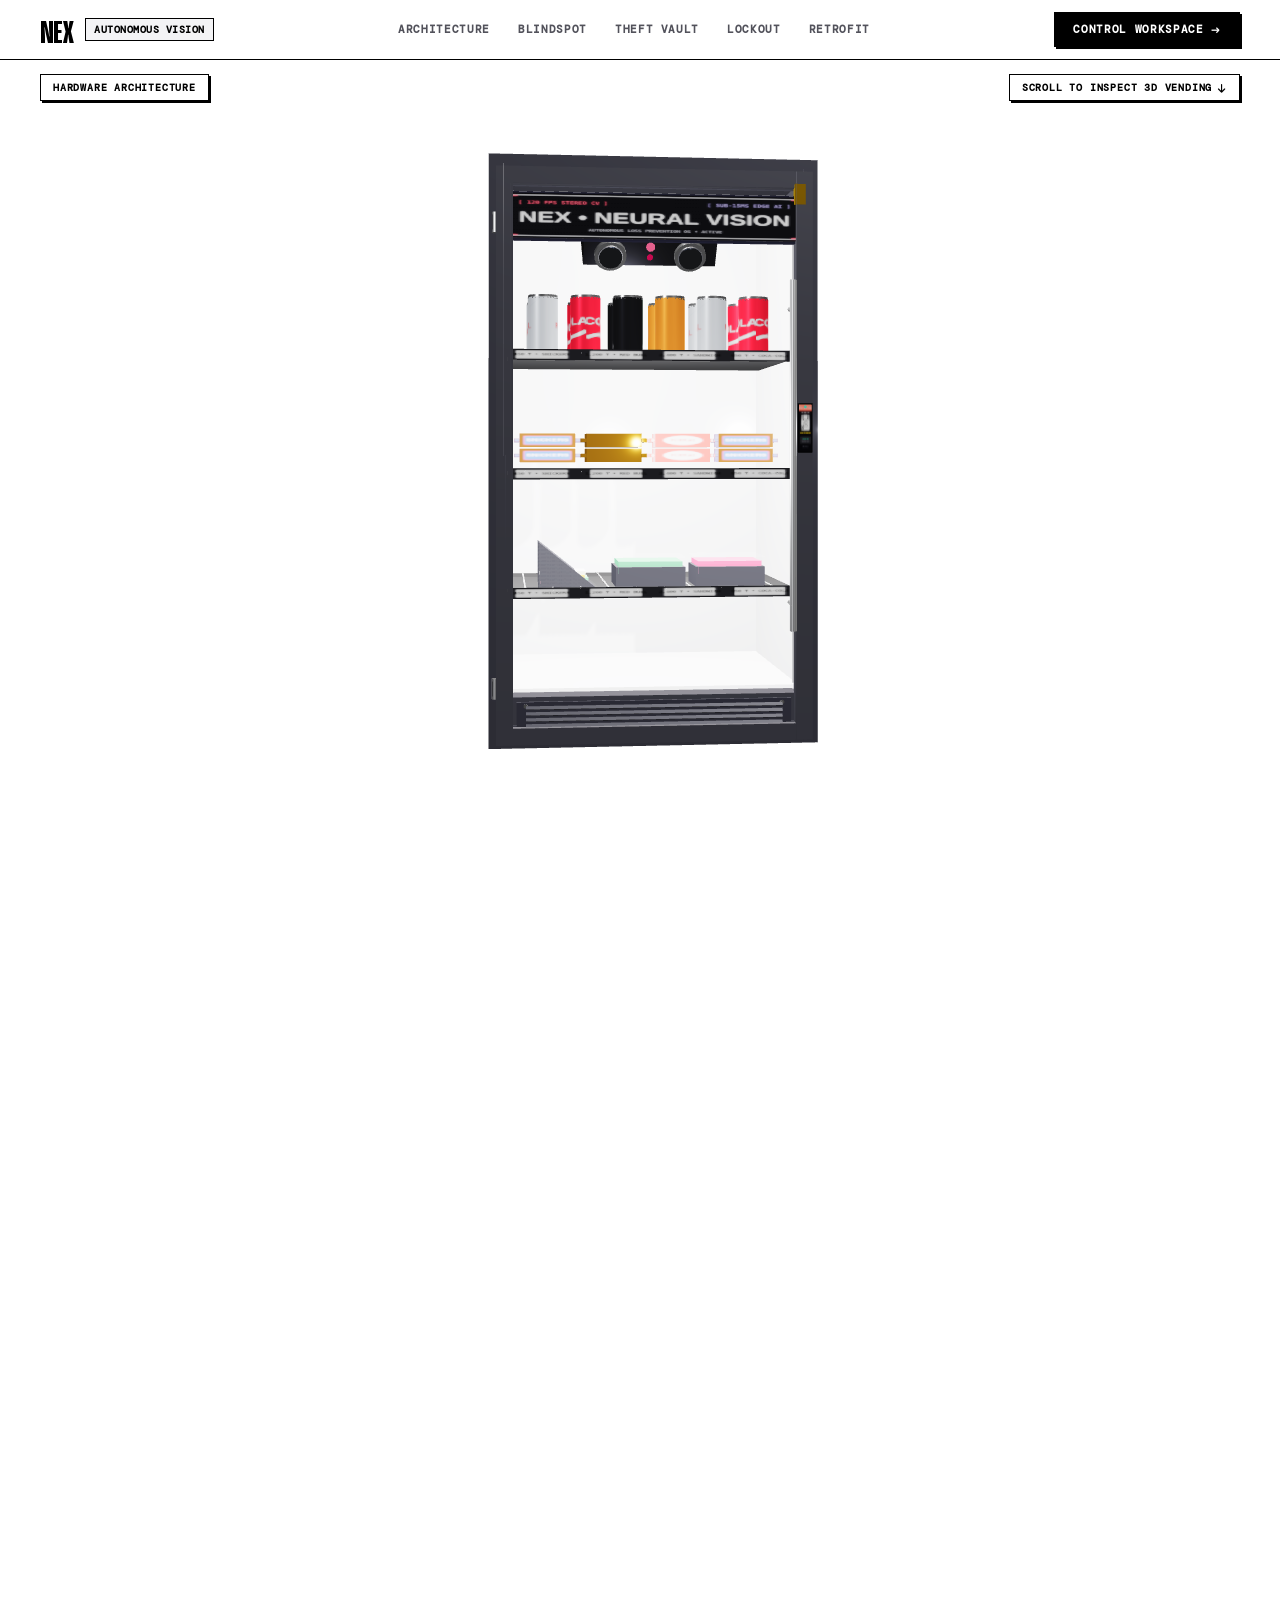
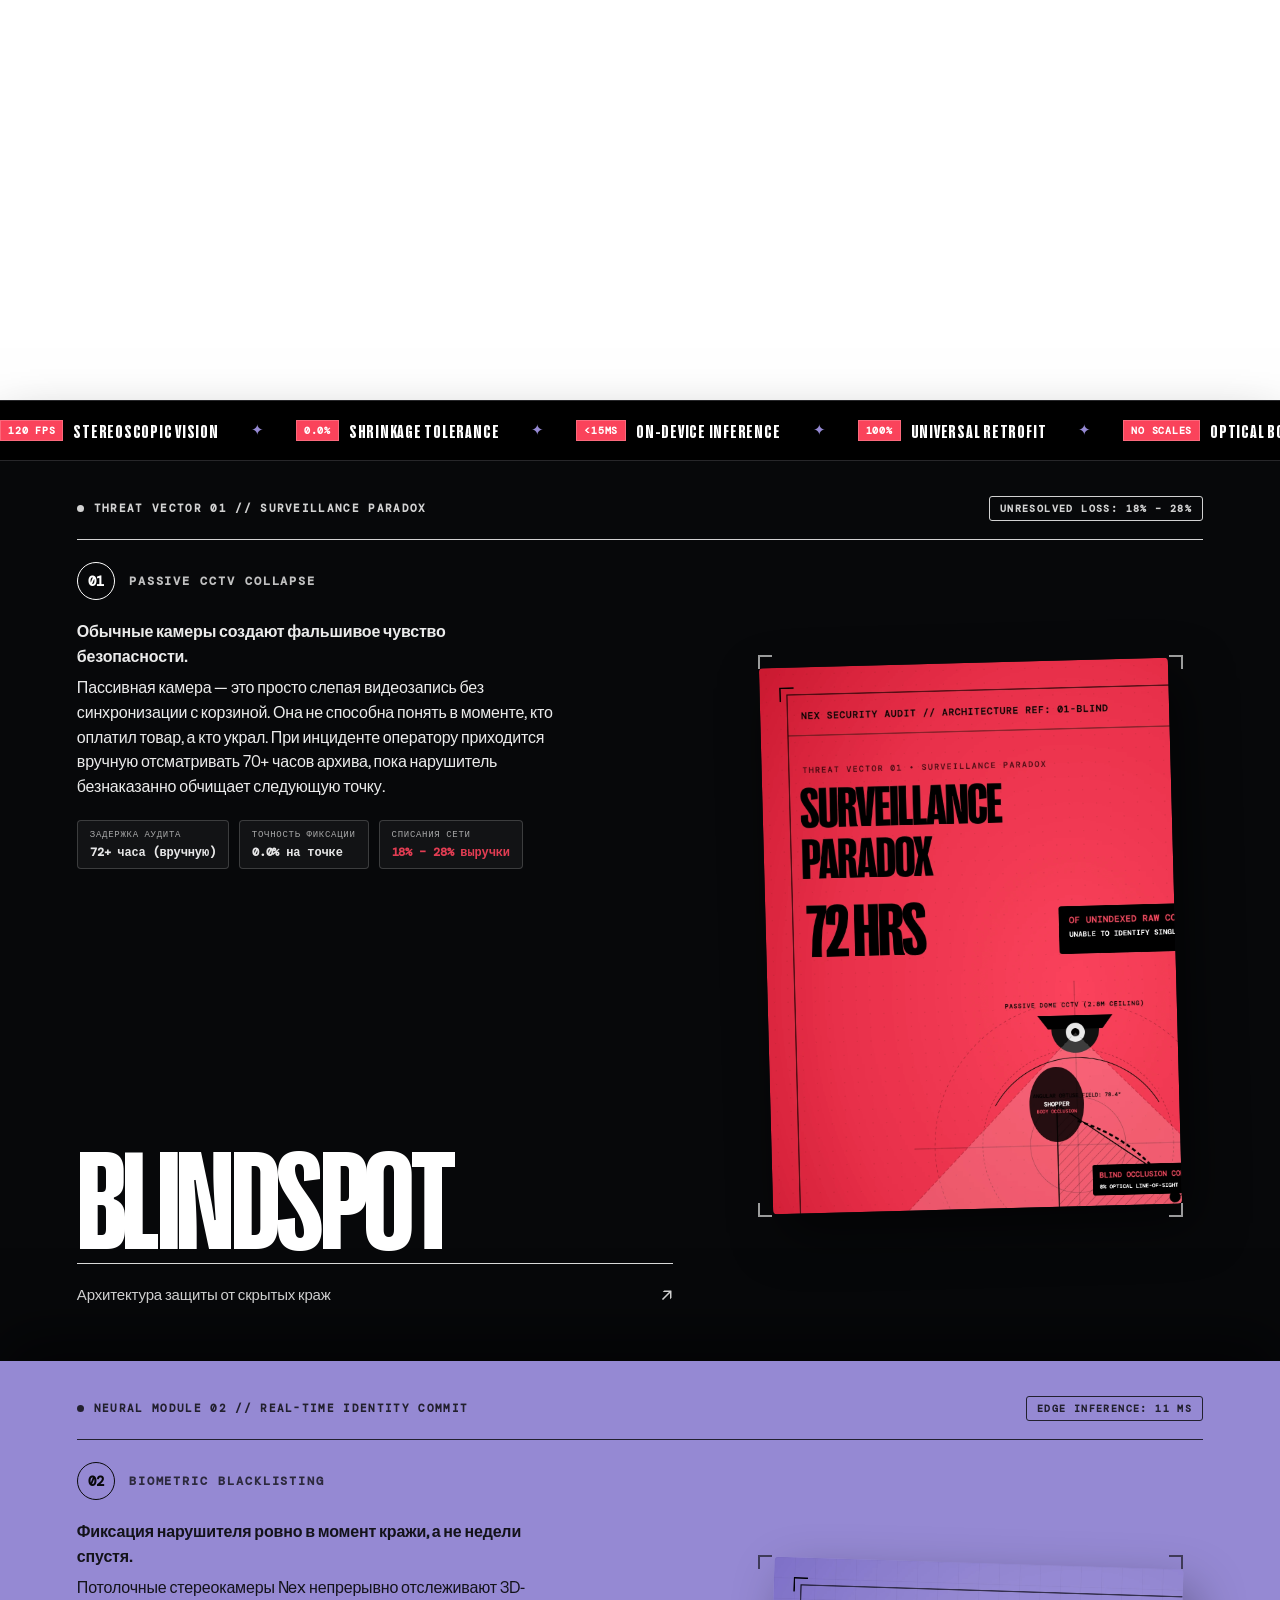
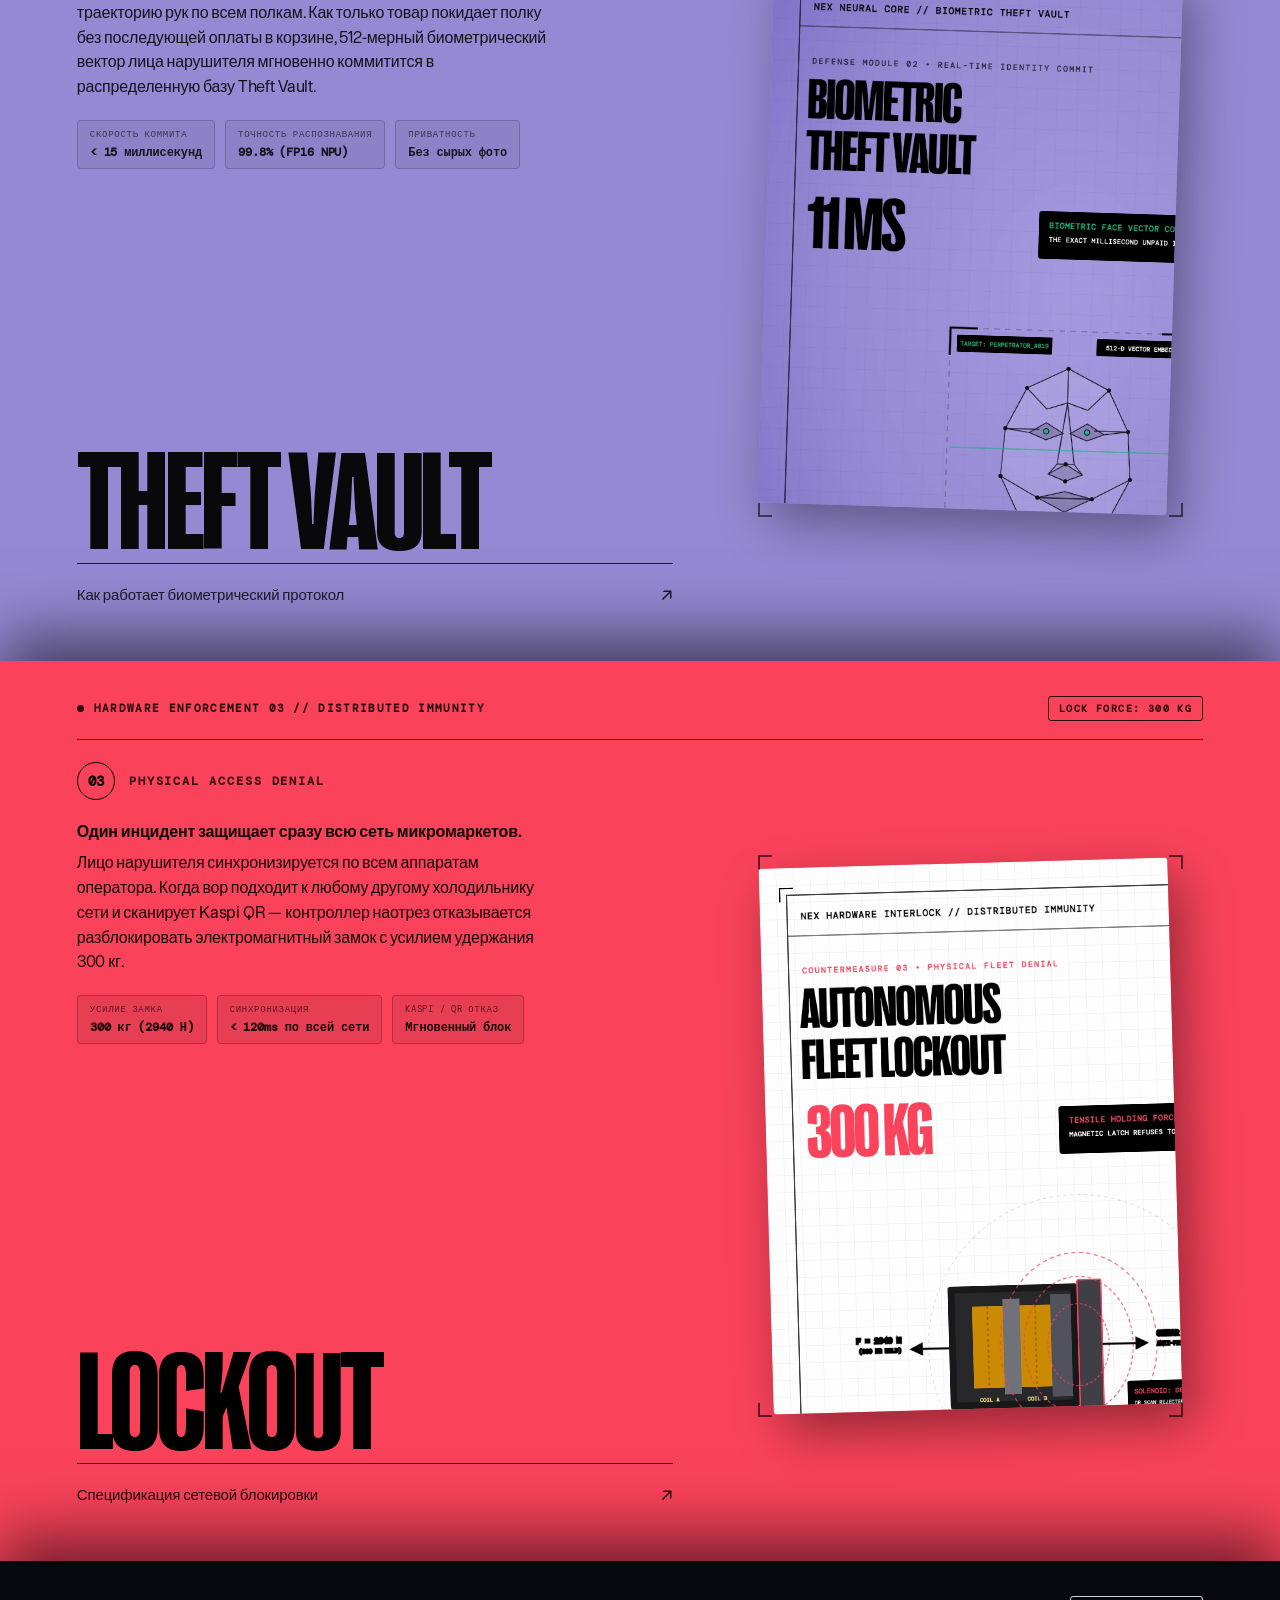
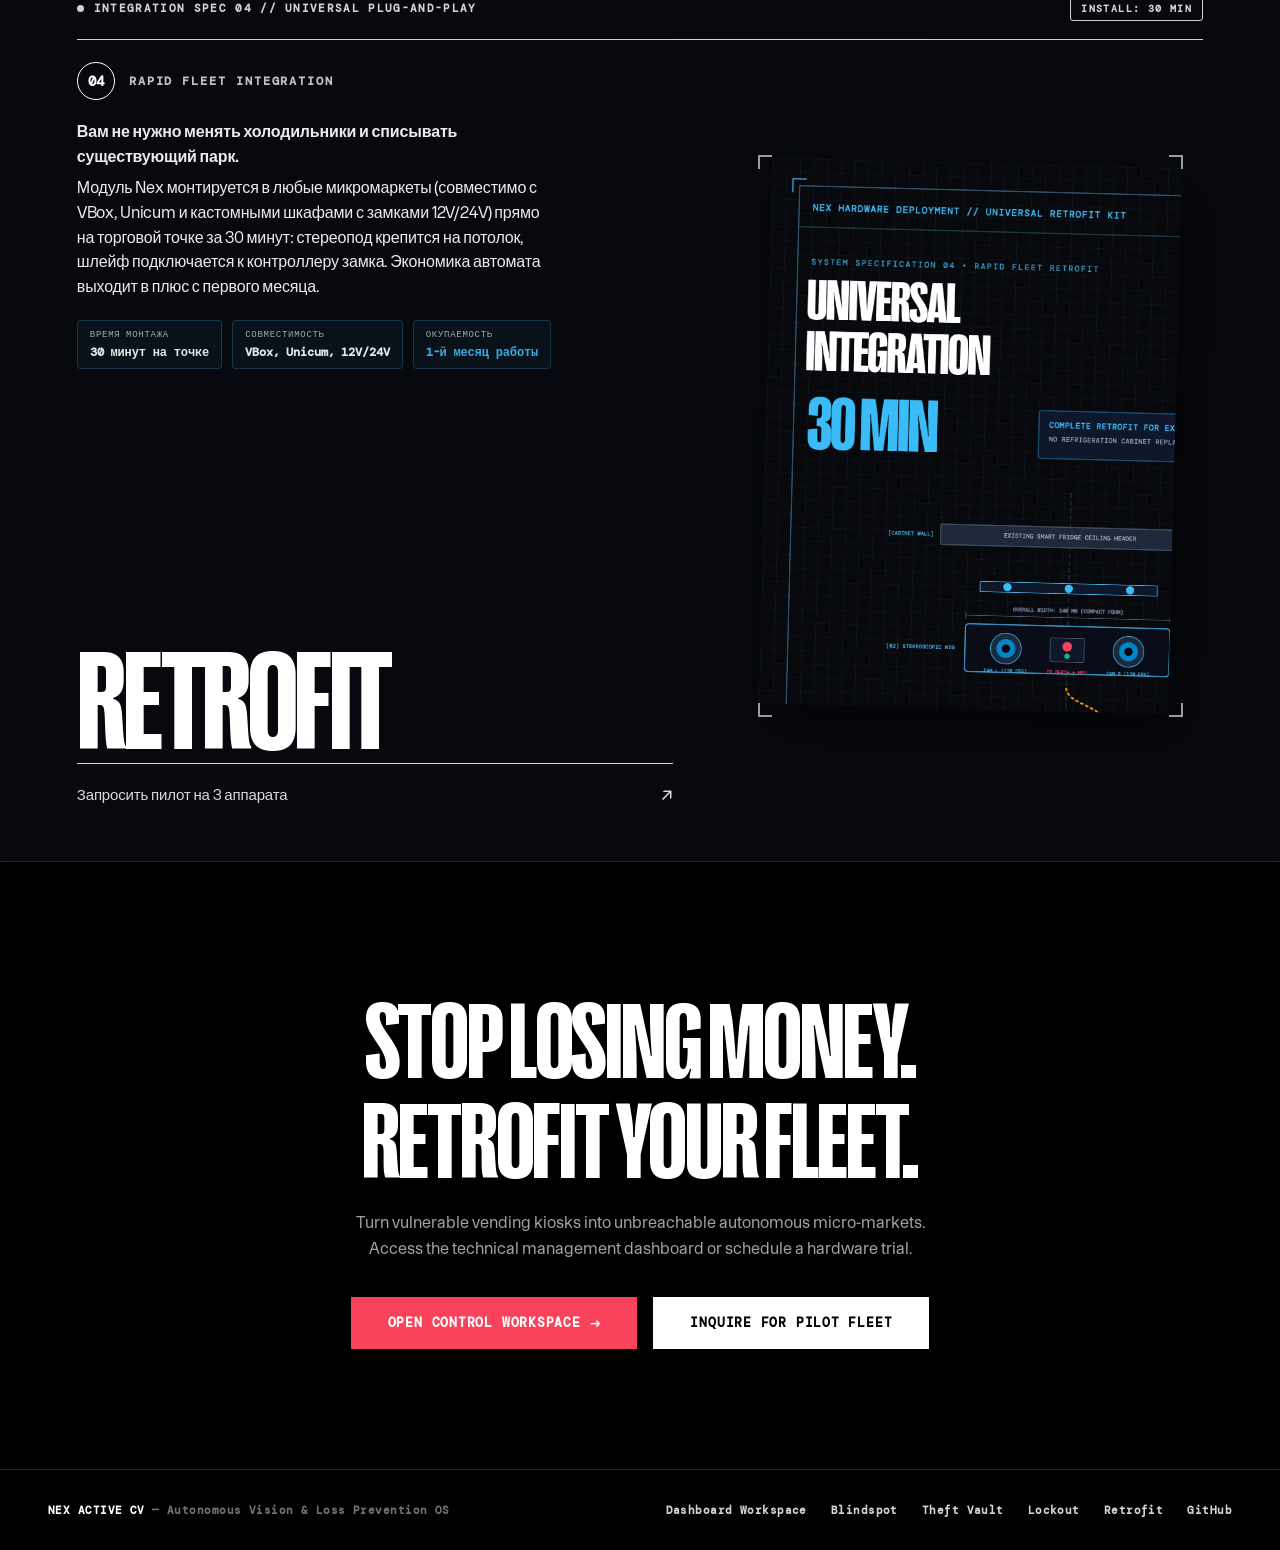
==== commit 02317b7c: "feat(mobile): make site fully responsive, add mobile drawer nav, optimize 3D WebGL for battery and G" ====
--- a/index.html
+++ b/index.html
@@ -1056,32 +1056,196 @@
         .c-panel.is-4 .panel-poster-img {
             transform: perspective(1200px) rotate(1.5deg);
         }
-
-        @media (max-width: 960px) {
-            .c-panel {
-                height: auto;
-                min-height: 100vh;
-                display: flex;
-                flex-direction: column;
-                padding: 3rem 24px;
-                position: relative;
-                top: 0 !important;
-            }
-            .c-panel-main {
-                max-width: 100%;
-                padding-right: 0;
-                margin-bottom: 2.5rem;
-            }
-            .panel-title {
-                font-size: clamp(52px, 15vw, 110px);
-                margin-top: 2rem;
-            }
-            .c-panel-visual {
-                width: 100%;
-            }
-            .panel-poster-img {
-                max-height: 55vh;
-            }
+        /* ═══════════════════════════════════════════════════════════════
+           MOBILE NAVIGATION DRAWER & TOGGLE STYLES
+           ═══════════════════════════════════════════════════════════════ */
+        .mobile-menu-toggle {
+            display: none;
+            background: transparent;
+            border: var(--border-heavy);
+            width: 38px;
+            height: 38px;
+            padding: 8px 6px;
+            flex-direction: column;
+            justify-content: space-between;
+            align-items: center;
+            cursor: pointer;
+            z-index: 1002;
+            box-shadow: var(--shadow-brutal-sm);
+            color: currentColor;
+            flex-shrink: 0;
+            transition: background 0.15s ease, border-color 0.15s ease, transform 0.1s ease;
+        }
+
+        .site-header.is-dark .mobile-menu-toggle {
+            border-color: #FFFFFF;
+            box-shadow: 2px 2px 0px rgba(255, 255, 255, 0.25);
+            color: #FFFFFF;
+        }
+
+        .mobile-menu-toggle:active {
+            transform: translate(1px, 1px);
+            box-shadow: none;
+        }
+
+        .mobile-menu-toggle .menu-bar {
+            display: block;
+            width: 100%;
+            height: 2px;
+            background: currentColor;
+            transition: transform 0.22s cubic-bezier(0.16, 1, 0.3, 1), opacity 0.15s ease;
+            transform-origin: center;
+        }
+
+        .mobile-menu-toggle.is-active .menu-bar:nth-child(1) {
+            transform: translateY(7px) rotate(45deg);
+        }
+
+        .mobile-menu-toggle.is-active .menu-bar:nth-child(2) {
+            opacity: 0;
+            transform: scaleX(0);
+        }
+
+        .mobile-menu-toggle.is-active .menu-bar:nth-child(3) {
+            transform: translateY(-7px) rotate(-45deg);
+        }
+
+        .mobile-nav-drawer {
+            position: fixed;
+            top: 60px;
+            left: 0;
+            width: 100%;
+            height: calc(100dvh - 60px);
+            background: #000000;
+            color: #FFFFFF;
+            z-index: 999;
+            display: flex;
+            flex-direction: column;
+            justify-content: space-between;
+            padding: 24px 20px 32px;
+            box-sizing: border-box;
+            transform: translateX(100%);
+            transition: transform 0.3s cubic-bezier(0.16, 1, 0.3, 1);
+            overflow-y: auto;
+            border-top: 1.5px solid #27272A;
+            -webkit-overflow-scrolling: touch;
+        }
+
+        .mobile-nav-drawer.is-open {
+            transform: translateX(0);
+        }
+
+        .mobile-drawer-top {
+            display: flex;
+            justify-content: space-between;
+            align-items: center;
+            padding-bottom: 16px;
+            border-bottom: 1px solid #27272A;
+            font-family: var(--font-mono);
+            font-size: 10px;
+            color: #A1A1AA;
+            letter-spacing: 0.08em;
+        }
+
+        .drawer-meta-tag {
+            display: flex;
+            align-items: center;
+            gap: 8px;
+            text-transform: uppercase;
+            font-weight: 700;
+        }
+
+        .drawer-status-pill {
+            padding: 3px 8px;
+            background: rgba(16, 185, 129, 0.12);
+            color: #10B981;
+            border: 1px solid rgba(16, 185, 129, 0.4);
+            font-weight: 800;
+            letter-spacing: 0.06em;
+            font-size: 9px;
+        }
+
+        .mobile-drawer-nav {
+            display: flex;
+            flex-direction: column;
+            gap: 10px;
+            margin: 20px 0;
+            flex: 1;
+        }
+
+        .mobile-nav-link {
+            display: flex;
+            align-items: center;
+            padding: 13px 14px;
+            background: #09090B;
+            border: 1.5px solid #27272A;
+            text-decoration: none;
+            color: #FFFFFF;
+            gap: 14px;
+            transition: background 0.15s ease, border-color 0.15s ease, transform 0.1s ease;
+        }
+
+        .mobile-nav-link:active {
+            background: #18181B;
+            border-color: var(--accent-coral);
+            transform: scale(0.99);
+        }
+
+        .mobile-nav-link .nav-idx {
+            font-family: var(--font-mono);
+            font-size: 13px;
+            font-weight: 800;
+            color: var(--accent-coral);
+            min-width: 24px;
+        }
+
+        .mobile-nav-link .nav-info {
+            display: flex;
+            flex-direction: column;
+            gap: 2px;
+        }
+
+        .mobile-nav-link .nav-text {
+            font-family: var(--font-headline);
+            font-size: 19px;
+            letter-spacing: 0.03em;
+            text-transform: uppercase;
+            line-height: 1;
+            color: #FFFFFF;
+        }
+
+        .mobile-nav-link .nav-sub {
+            font-family: var(--font-mono);
+            font-size: 9.5px;
+            color: #71717A;
+            text-transform: uppercase;
+            letter-spacing: 0.04em;
+        }
+
+        .mobile-drawer-actions {
+            display: flex;
+            flex-direction: column;
+            gap: 10px;
+            padding-top: 16px;
+            border-top: 1px solid #27272A;
+        }
+
+        .drawer-btn {
+            width: 100%;
+            padding: 13px 18px;
+            font-size: 12px;
+            text-align: center;
+            box-sizing: border-box;
+        }
+
+        .drawer-btn-white {
+            background: #FFFFFF;
+            color: #000000;
+            border-color: #FFFFFF;
+        }
+
+        .btn-text-mobile {
+            display: none;
         }
 
         /* ═══════════════════════════════════════════════════════════════
@@ -1161,32 +1325,36 @@
             color: var(--accent-coral);
         }
 
-        /* Responsive Breakpoints */
+        /* ═══════════════════════════════════════════════════════════════
+           RESPONSIVE BREAKPOINTS (TABLET & DESKTOP: <= 1024px)
+           ═══════════════════════════════════════════════════════════════ */
         @media (max-width: 1024px) {
             .site-header {
                 padding: 0 20px;
+                height: 58px;
             }
             .header-nav {
                 display: none;
             }
+            .mobile-menu-toggle {
+                display: flex;
+            }
+            .header-badge-desktop {
+                display: none;
+            }
+            .mobile-nav-drawer {
+                top: 58px;
+                height: calc(100dvh - 58px);
+            }
             .hero-bottom-dock {
-                flex-direction: column;
-                align-items: flex-start;
-                gap: 14px;
-                bottom: 14px;
+                bottom: 16px;
                 left: 20px;
                 right: 20px;
             }
-            .hero-manifesto-box {
-                text-align: left;
-                max-width: none;
-            }
-            .comparison-grid, .sim-console, .retrofit-grid {
-                grid-template-columns: 1fr;
-            }
-            .sim-left {
-                border-right: none;
-                border-bottom: 2px solid #27272A;
+            .hud-top-bar {
+                top: 70px;
+                left: 20px;
+                right: 20px;
             }
             .stage-card {
                 left: 20px !important;
@@ -1195,7 +1363,317 @@
             }
         }
 
-
+        /* ═══════════════════════════════════════════════════════════════
+           RESPONSIVE BREAKPOINTS (TABLETS & MOBILE: <= 960px)
+           Stacking Panels Flow Naturally on Small Viewports
+           ═══════════════════════════════════════════════════════════════ */
+        @media (max-width: 960px) {
+            .c-panel {
+                height: auto;
+                min-height: auto;
+                display: flex;
+                flex-direction: column;
+                padding: 3rem 20px 3.5rem;
+                position: relative !important;
+                top: 0 !important;
+                box-shadow: none;
+                border-bottom: 2px solid #000000;
+            }
+            .c-panel-grid {
+                display: flex;
+                flex-direction: column;
+                gap: 2rem;
+            }
+            .c-panel-main {
+                max-width: 100%;
+                padding-right: 0;
+                margin-bottom: 0;
+            }
+            .panel-title {
+                font-size: clamp(48px, 14vw, 92px);
+                margin: 0.8rem 0 1rem;
+                line-height: 0.84;
+            }
+            .c-panel-visual {
+                width: 100%;
+                margin-top: 1rem;
+            }
+            .panel-poster-frame {
+                width: 100%;
+                max-width: 380px;
+                margin: 0 auto;
+            }
+            .panel-poster-img {
+                max-height: 52vh;
+                transform: none !important;
+                box-shadow: 8px 14px 40px rgba(0, 0, 0, 0.4);
+            }
+        }
+
+        /* ═══════════════════════════════════════════════════════════════
+           RESPONSIVE BREAKPOINTS (SMARTPHONES: <= 768px)
+           Ultra-optimized for touch devices, performance, and narrow viewports
+           ═══════════════════════════════════════════════════════════════ */
+        @media (max-width: 768px) {
+            .site-header {
+                padding: 0 16px;
+                height: 54px;
+            }
+            .brand-wordmark {
+                font-size: 26px;
+            }
+            .btn-text-full {
+                display: none;
+            }
+            .btn-text-mobile {
+                display: inline;
+            }
+            .header-cta-btn {
+                padding: 6px 12px;
+                font-size: 10px;
+            }
+            .mobile-nav-drawer {
+                top: 54px;
+                height: calc(100dvh - 54px);
+                padding: 18px 16px 28px;
+            }
+
+            /* Optimized Scrollytelling Viewport for Mobile Phones */
+            .scrolly-section {
+                height: 340vh;
+            }
+            .sticky-viewport {
+                height: 100dvh;
+                min-height: 100dvh;
+            }
+
+            /* HUD Top Controls */
+            .hud-top-bar {
+                top: 64px;
+                left: 14px;
+                right: 14px;
+            }
+            .hud-step-pill {
+                font-size: 8.5px;
+                padding: 4px 8px;
+                letter-spacing: 0.05em;
+            }
+            .scroll-prompt-pill {
+                font-size: 8.5px;
+                padding: 4px 8px;
+                gap: 4px;
+            }
+
+            /* Responsive Hero Headlines: Prevent Wrapping & Overlap */
+            .hero-headline-top {
+                top: 92px;
+                font-size: clamp(32px, 10.5vw, 54px);
+                line-height: 0.88;
+                letter-spacing: -0.01em;
+            }
+            .hero-headline-bottom {
+                bottom: 142px;
+                font-size: clamp(32px, 10.5vw, 54px);
+                line-height: 0.88;
+                letter-spacing: -0.01em;
+            }
+
+            /* Hero Backing Cards Sized for Narrow Viewport */
+            .hero-backing-frame {
+                width: 220px;
+                height: 330px;
+            }
+
+            /* Hero Bottom Dock: 2-Column Grid + Compact Editorial Note */
+            .hero-bottom-dock {
+                bottom: 12px;
+                left: 14px;
+                right: 14px;
+                flex-direction: column;
+                align-items: stretch;
+                gap: 8px;
+            }
+            .hero-micro-stats {
+                display: grid;
+                grid-template-columns: 1fr 1fr;
+                gap: 4px 12px;
+                font-size: 9.5px;
+            }
+            .hero-micro-stats .stat-val {
+                font-size: 14px;
+                min-width: 36px;
+            }
+            .hero-manifesto-box {
+                font-size: 11px;
+                line-height: 1.4;
+                text-align: left;
+                max-width: 100%;
+                border-top: 1px solid rgba(0, 0, 0, 0.12);
+                padding-top: 6px;
+            }
+            .hero-manifesto-box em {
+                font-size: 11.5px;
+            }
+
+            /* Mobile-Docked Stage Narrative Cards (Bottom Sheet Style) */
+            .stage-card {
+                position: absolute;
+                left: 12px !important;
+                right: 12px !important;
+                max-width: none !important;
+                top: auto !important;
+                bottom: 16px !important;
+                padding: 14px 16px;
+                gap: 7px;
+                background: rgba(255, 255, 255, 0.96);
+                backdrop-filter: blur(10px);
+                -webkit-backdrop-filter: blur(10px);
+                border: 2px solid #000000;
+                box-shadow: 4px 4px 0px #000000;
+                transform: translateY(24px) !important;
+                z-index: 25;
+            }
+            .stage-card.is-visible {
+                transform: translateY(0) !important;
+            }
+            .stage-card .card-kicker {
+                font-size: 9px;
+            }
+            .stage-card .card-title {
+                font-size: 16px;
+                line-height: 1.15;
+            }
+            .stage-card .card-body {
+                font-size: 11.5px;
+                line-height: 1.45;
+            }
+            .stage-card .pt-pill {
+                font-size: 8px;
+                padding: 2px 6px;
+            }
+
+            /* Marquee Strip */
+            .pt-marquee-strip {
+                padding: 10px 0;
+            }
+            .marquee-item {
+                font-size: 14px;
+                gap: 6px;
+            }
+            .marquee-item .badge {
+                font-size: 8.5px;
+                padding: 1px 5px;
+            }
+
+            /* Panel Specifications 2-Column Grid */
+            .c-panel-top-meta {
+                font-size: 9px;
+                padding-bottom: 0.7rem;
+                margin-bottom: 0.9rem;
+                flex-wrap: wrap;
+                gap: 6px;
+            }
+            .c-panel-badge-row {
+                gap: 10px;
+                margin-bottom: 0.6rem;
+            }
+            .c-panel-num {
+                width: 32px;
+                height: 32px;
+                font-size: 12px;
+            }
+            .c-panel-kicker {
+                font-size: 10px;
+            }
+            .c-panel-desc p {
+                font-size: 13.5px;
+                line-height: 1.5;
+            }
+            .c-panel-specs {
+                display: grid;
+                grid-template-columns: 1fr 1fr;
+                gap: 6px;
+                margin-bottom: 1rem;
+            }
+            .c-spec-chip {
+                padding: 6px 9px;
+            }
+            .c-spec-chip .spec-label {
+                font-size: 8px;
+            }
+            .c-spec-chip .spec-val {
+                font-size: 11px;
+            }
+            .panel-title {
+                font-size: clamp(38px, 13vw, 68px);
+                line-height: 0.85;
+                margin: 0.4rem 0 0.8rem;
+            }
+            .c-panel-link {
+                font-size: 13px;
+                padding-top: 0.8rem;
+            }
+            .panel-poster-frame {
+                max-width: 320px;
+            }
+            .panel-poster-img {
+                max-height: 44vh;
+            }
+
+            /* CTA Section Full Width Buttons */
+            .section-cta {
+                padding: 56px 16px;
+                gap: 20px;
+            }
+            .cta-massive-title {
+                font-size: clamp(28px, 8.8vw, 44px);
+                line-height: 0.94;
+            }
+            .cta-sub {
+                font-size: 13px;
+                line-height: 1.5;
+            }
+            .cta-btn-group {
+                flex-direction: column;
+                width: 100%;
+                max-width: 300px;
+                gap: 10px;
+            }
+            .cta-btn-group .btn {
+                width: 100%;
+                padding: 14px 20px !important;
+                font-size: 12px !important;
+            }
+
+            /* Footer Responsive Stack */
+            .site-footer {
+                padding: 24px 16px;
+                flex-direction: column;
+                align-items: flex-start;
+                gap: 16px;
+            }
+            .footer-nav-row {
+                flex-wrap: wrap;
+                gap: 10px 16px;
+                font-size: 11px;
+            }
+        }
+
+        /* ═══════════════════════════════════════════════════════════════
+           EXTRA SMALL PHONES (<= 380px, e.g. iPhone SE)
+           ═══════════════════════════════════════════════════════════════ */
+        @media (max-width: 380px) {
+            .hero-headline-top, .hero-headline-bottom {
+                font-size: clamp(28px, 9.5vw, 36px);
+            }
+            .hero-micro-stats {
+                grid-template-columns: 1fr;
+                gap: 3px;
+            }
+            .c-panel-specs {
+                grid-template-columns: 1fr;
+            }
+        }
     </style>
 </head>
 <body>
@@ -1212,6 +1690,7 @@
     <header class="site-header">
         <div class="header-brand">
             <a href="/" class="brand-wordmark">NEX</a>
+            <span class="brand-badge header-badge-desktop">AUTONOMOUS VISION</span>
         </div>
 
         <nav class="header-nav">
@@ -1223,11 +1702,70 @@
         </nav>
 
         <div class="header-actions">
-            <a href="/dashboard" class="btn btn-black" title="Open Computer Vision Control Workspace">
-                Control Workspace →
+            <a href="/dashboard" class="btn btn-black header-cta-btn" title="Open Computer Vision Control Workspace">
+                <span class="btn-text-full">Control Workspace →</span>
+                <span class="btn-text-mobile">Workspace →</span>
+            </a>
+            <button class="mobile-menu-toggle" id="mobileMenuBtn" aria-label="Toggle Navigation Menu">
+                <span class="menu-bar"></span>
+                <span class="menu-bar"></span>
+                <span class="menu-bar"></span>
+            </button>
+        </div>
+    </header>
+
+    <!-- ════════════ MOBILE NAVIGATION DRAWER ════════════ -->
+    <div class="mobile-nav-drawer" id="mobileNavDrawer" aria-hidden="true">
+        <div class="mobile-drawer-top">
+            <span class="drawer-meta-tag"><span class="meta-dot"></span> SYSTEM NAVIGATION</span>
+            <span class="drawer-status-pill">120 FPS CV ONLINE</span>
+        </div>
+        <nav class="mobile-drawer-nav">
+            <a href="#scrolly-root" class="mobile-nav-link">
+                <span class="nav-idx">00</span>
+                <div class="nav-info">
+                    <span class="nav-text">ARCHITECTURE</span>
+                    <span class="nav-sub">3D Interactive Inspection</span>
+                </div>
+            </a>
+            <a href="#panel-1" class="mobile-nav-link">
+                <span class="nav-idx">01</span>
+                <div class="nav-info">
+                    <span class="nav-text">BLINDSPOT</span>
+                    <span class="nav-sub">Passive CCTV Collapse</span>
+                </div>
+            </a>
+            <a href="#panel-2" class="mobile-nav-link">
+                <span class="nav-idx">02</span>
+                <div class="nav-info">
+                    <span class="nav-text">THEFT VAULT</span>
+                    <span class="nav-sub">Real-Time Evidence Logging</span>
+                </div>
+            </a>
+            <a href="#panel-3" class="mobile-nav-link">
+                <span class="nav-idx">03</span>
+                <div class="nav-info">
+                    <span class="nav-text">LOCKOUT</span>
+                    <span class="nav-sub">Autonomous Interlock Security</span>
+                </div>
+            </a>
+            <a href="#panel-4" class="mobile-nav-link">
+                <span class="nav-idx">04</span>
+                <div class="nav-info">
+                    <span class="nav-text">RETROFIT</span>
+                    <span class="nav-sub">Universal 30-Min Deployment</span>
+                </div>
+            </a>
+        </nav>
+        <div class="mobile-drawer-actions">
+            <a href="/dashboard" class="btn btn-coral drawer-btn">
+                Open Control Workspace →
+            </a>
+            <a href="mailto:thzhanasyl@gmail.com" class="btn drawer-btn drawer-btn-white">
+                Inquire For Pilot Fleet
             </a>
         </div>
-    </header>
+    </div>
 
     <!-- ═══════════════════════════════════════════════════════════════
          SCROLL-DRIVEN 3D CHOREOGRAPHY (400VH HERO SCROLLYTELLING)
@@ -1657,20 +2195,46 @@
         const lensPlungeOverlay = document.getElementById('lensPlungeOverlay');
         const siteHeader = document.querySelector('.site-header');
 
+        // Detect Mobile Device / Touch
+        const isMobileScreen = () => window.innerWidth < 768;
+        
+        // Adaptive Stage 0 Base Distance (Guarantees Full Machine Framing on Portrait Phones)
+        function getBaseCameraDistance() {
+            const aspect = window.innerWidth / window.innerHeight;
+            if (aspect < 0.6) return 22.5;       // Tall modern phones (e.g. iPhone 14/15/16, Galaxy S23)
+            if (aspect < 0.85) return 18.5;      // Compact phones & small tablets
+            if (aspect < 1.1) return 15.5;       // Square-ish / iPad portrait
+            return 13.5;                         // Desktop landscape
+        }
+
         // 1. Scene, Camera, Renderer Setup
         const scene = new THREE.Scene();
         const camera = new THREE.PerspectiveCamera(36, window.innerWidth / window.innerHeight, 0.1, 100);
         
-        // Initial Stage 0 distance: 13.5 (Bigger & bolder machine framing)
-        camera.position.set(0, 0, 13.5);
+        // Initial Stage 0 distance scaled for device aspect ratio
+        camera.position.set(0, 0, getBaseCameraDistance());
 
         let renderer = null;
         try {
-            renderer = new THREE.WebGLRenderer({ antialias: true, alpha: true, powerPreference: 'high-performance' });
+            renderer = new THREE.WebGLRenderer({ 
+                antialias: !isMobileScreen(), // Disable MSAA on mobile for massive GPU battery savings
+                alpha: true, 
+                powerPreference: isMobileScreen() ? 'default' : 'high-performance' 
+            });
             renderer.setSize(window.innerWidth, window.innerHeight);
-            renderer.setPixelRatio(Math.min(window.devicePixelRatio, 2));
-            renderer.shadowMap.enabled = true;
-            renderer.shadowMap.type = THREE.PCFSoftShadowMap;
+            
+            // Cap pixel ratio at 1.5 on mobile to avoid 3x retina fillrate throttling
+            const maxPR = isMobileScreen() ? 1.5 : 2.0;
+            renderer.setPixelRatio(Math.min(window.devicePixelRatio, maxPR));
+            
+            // Shadows disabled on mobile devices to preserve 60fps & prevent phone overheating
+            if (isMobileScreen()) {
+                renderer.shadowMap.enabled = false;
+            } else {
+                renderer.shadowMap.enabled = true;
+                renderer.shadowMap.type = THREE.PCFSoftShadowMap;
+            }
+            
             renderer.toneMapping = THREE.ACESFilmicToneMapping;
             renderer.toneMappingExposure = 1.18;
             container.appendChild(renderer.domElement);
@@ -2724,42 +3288,47 @@
             const lookAtZ = smoothTargetT * lensTargetZ;
             camera.lookAt(lookAtX, lookAtY, lookAtZ);
 
-            // 4. Continuous Camera Position Interpolation
+            // 4. Continuous Camera Position Interpolation (Adaptive for Mobile & Desktop)
+            const baseDist = getBaseCameraDistance();
+            const zScale = baseDist / 13.5;
+            const stage1StartZ = 13.2 * zScale;
+            const stage1EndZ = 8.2 * zScale;
+
             let camX, camY, camZ;
             if (p < 0.18) {
                 // Stage 0: Hero resting 3D perspective
                 const subP = p / 0.18;
                 camX = 0;
                 camY = 0;
-                camZ = 13.5 - subP * 0.3; // 13.5 -> 13.2
+                camZ = baseDist - subP * (0.3 * zScale);
             } else if (p < 0.45) {
                 // Stage 1: Gliding approach
                 const subP = (p - 0.18) / 0.27;
                 const st = subP * subP * (3.0 - 2.0 * subP);
                 camX = st * 0.10;
                 camY = st * 0.05;
-                camZ = 13.2 - st * 5.0; // 13.2 -> 8.2
+                camZ = stage1StartZ - st * (stage1StartZ - stage1EndZ);
             } else if (p < 0.72) {
-                // Stage 2: Approach opening door & interior cavity
+                // Stage 2: Approach opening door & interior cavity (smoothly converges to 5.0)
                 const subP = (p - 0.45) / 0.27;
                 const st = subP * subP * (3.0 - 2.0 * subP);
-                camX = 0.10 + st * 0.08; // 0.10 -> 0.18
-                camY = 0.05 + st * 0.30; // 0.05 -> 0.35
-                camZ = 8.2 - st * 3.2;   // 8.2 -> 5.0
+                camX = 0.10 + st * 0.08;
+                camY = 0.05 + st * 0.30;
+                camZ = stage1EndZ - st * (stage1EndZ - 5.0);
             } else if (p < 0.90) {
                 // Stage 3: Smooth swoop up towards stereo optical array
                 const subP = (p - 0.72) / 0.18;
                 const st = subP * subP * (3.0 - 2.0 * subP);
-                camX = 0.18 + st * (lensTargetX - 0.18); // 0.18 -> 0.315
-                camY = 0.35 + st * (1.45 - 0.35);       // 0.35 -> 1.45
-                camZ = 5.0 - st * 3.5;                  // 5.0 -> 1.50
+                camX = 0.18 + st * (lensTargetX - 0.18);
+                camY = 0.35 + st * (1.45 - 0.35);
+                camZ = 5.0 - st * 3.5;
             } else {
                 // Stage 3 Final: Move directly into the lens aperture/pupil
                 const subP = (p - 0.90) / 0.10;
                 const st = subP * subP * (3.0 - 2.0 * subP);
                 camX = lensTargetX;
-                camY = 1.45 + st * (lensTargetY - 1.45); // 1.45 -> 1.562
-                camZ = 1.50 - st * 0.85;                // 1.50 -> 0.65
+                camY = 1.45 + st * (lensTargetY - 1.45);
+                camZ = 1.50 - st * 0.85;
             }
             camera.position.set(camX, camY, camZ);
 
@@ -2810,16 +3379,60 @@
             }
             scrollPrompt.style.opacity = (p > 0.90) ? "0" : "1";
 
-            if (renderer) renderer.render(scene, camera);
-        }
+            // Battery / Performance Saver: Only execute WebGL render if scrolly section is visible
+            if (renderer && isHeroScrollyVisible) {
+                renderer.render(scene, camera);
+            }
+        }
+
+        // Visibility Observer for WebGL rendering pause when user scrolls down into panels
+        let isHeroScrollyVisible = true;
+        if ('IntersectionObserver' in window) {
+            const scrollyObserver = new IntersectionObserver((entries) => {
+                entries.forEach(entry => {
+                    isHeroScrollyVisible = entry.isIntersecting;
+                });
+            }, { threshold: 0.02 });
+            scrollyObserver.observe(scrollyRoot);
+        }
+
         renderLoop();
 
         // Responsive Resizing
         window.addEventListener('resize', () => {
             camera.aspect = window.innerWidth / window.innerHeight;
             camera.updateProjectionMatrix();
-            if (renderer) renderer.setSize(window.innerWidth, window.innerHeight);
+            if (renderer) {
+                renderer.setSize(window.innerWidth, window.innerHeight);
+                const maxPR = isMobileScreen() ? 1.5 : 2.0;
+                renderer.setPixelRatio(Math.min(window.devicePixelRatio, maxPR));
+            }
         });
+
+        // ═══════════════════════════════════════════════════════════════
+        // MOBILE NAVIGATION DRAWER CONTROLLER
+        // ═══════════════════════════════════════════════════════════════
+        const mobileMenuBtn = document.getElementById('mobileMenuBtn');
+        const mobileNavDrawer = document.getElementById('mobileNavDrawer');
+
+        if (mobileMenuBtn && mobileNavDrawer) {
+            mobileMenuBtn.addEventListener('click', () => {
+                const isOpen = mobileNavDrawer.classList.toggle('is-open');
+                mobileMenuBtn.classList.toggle('is-active', isOpen);
+                mobileNavDrawer.setAttribute('aria-hidden', !isOpen);
+                document.body.style.overflow = isOpen ? 'hidden' : '';
+            });
+
+            // Auto-close drawer when clicking any link
+            mobileNavDrawer.querySelectorAll('a').forEach(link => {
+                link.addEventListener('click', () => {
+                    mobileNavDrawer.classList.remove('is-open');
+                    mobileMenuBtn.classList.remove('is-active');
+                    mobileNavDrawer.setAttribute('aria-hidden', 'true');
+                    document.body.style.overflow = '';
+                });
+            });
+        }
 
         // ═══════════════════════════════════════════════════════════════
         // SIGNATURE PAPER TIGER STACKING PANELS CONTROLLER
@@ -2827,6 +3440,15 @@
         const panels = document.querySelectorAll('.c-panel');
 
         function updatePanelStacking() {
+            // On mobile / tablet screens (< 960px), panels scroll natively without sticky scaling
+            if (window.innerWidth < 960) {
+                panels.forEach(panel => {
+                    panel.style.transform = '';
+                    panel.style.filter = '';
+                });
+                return;
+            }
+
             const vh = window.innerHeight;
             panels.forEach((panel, i) => {
                 if (i < panels.length - 1) {
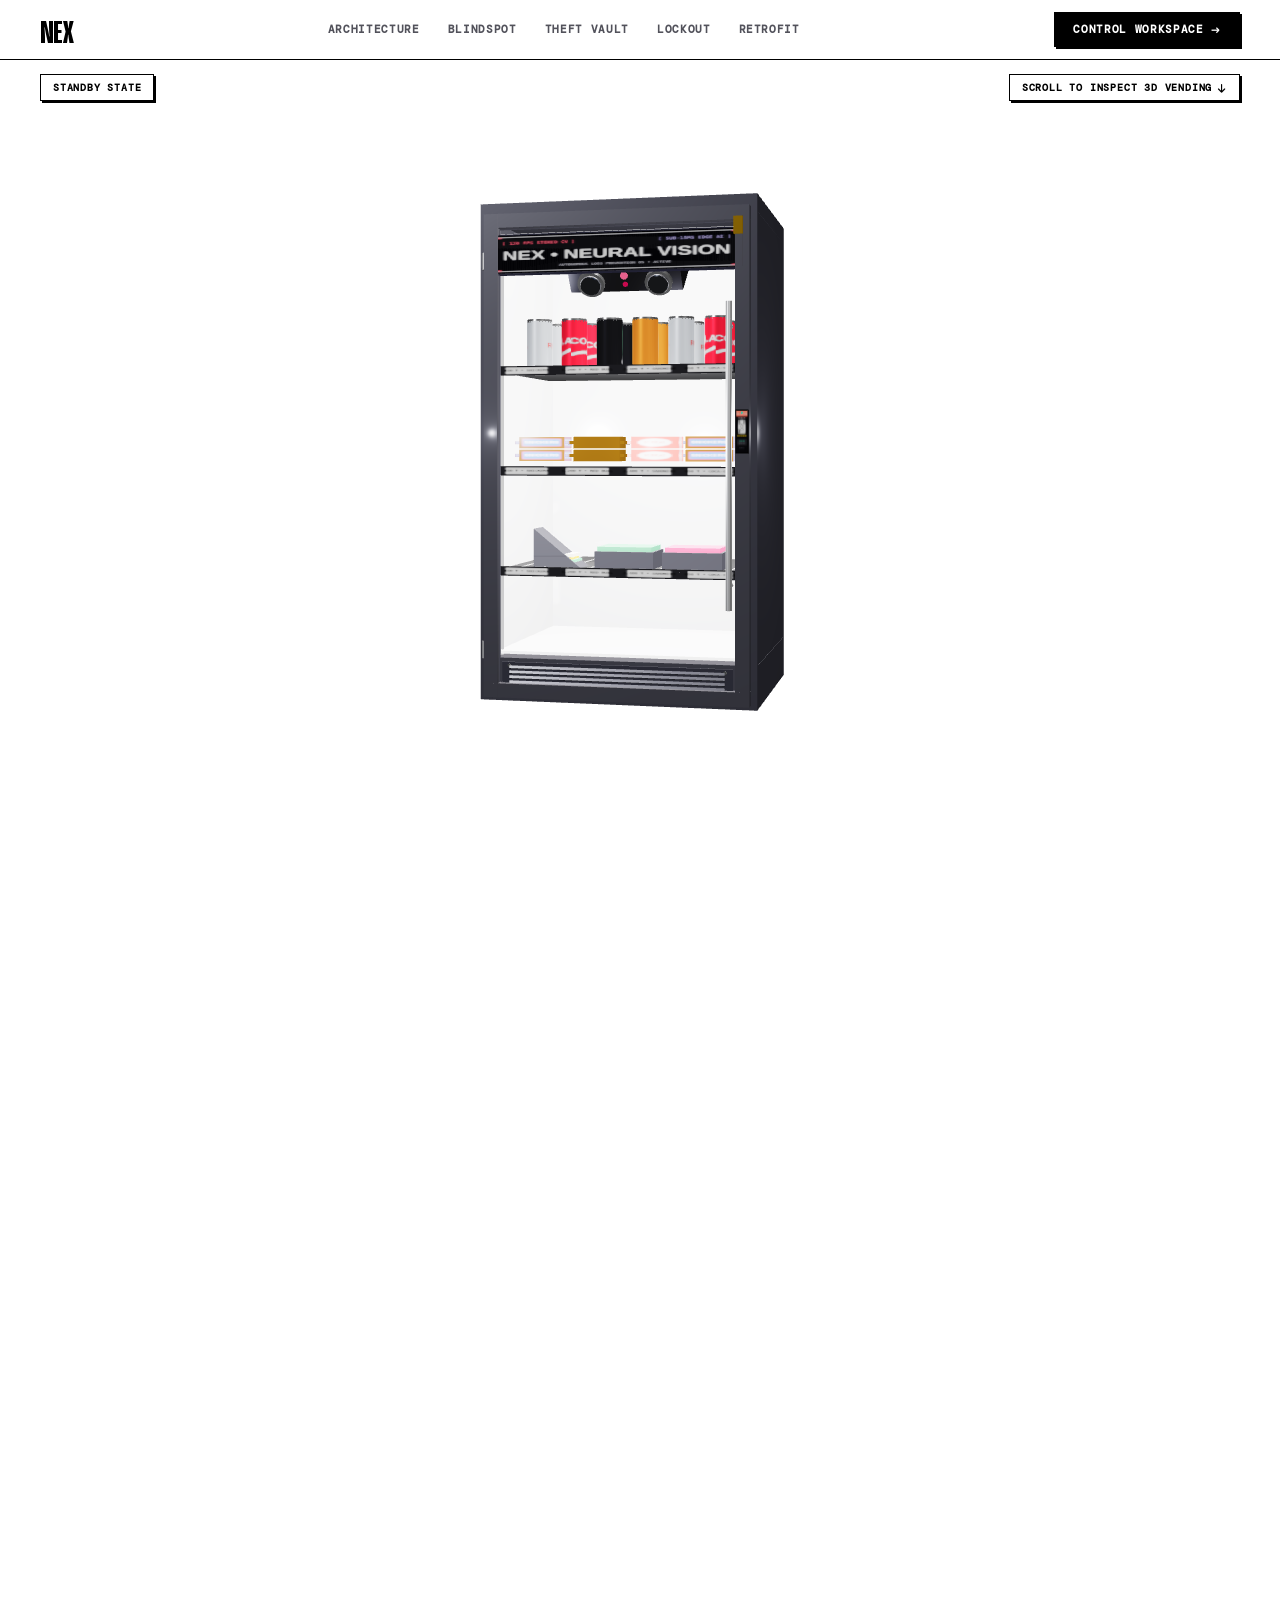
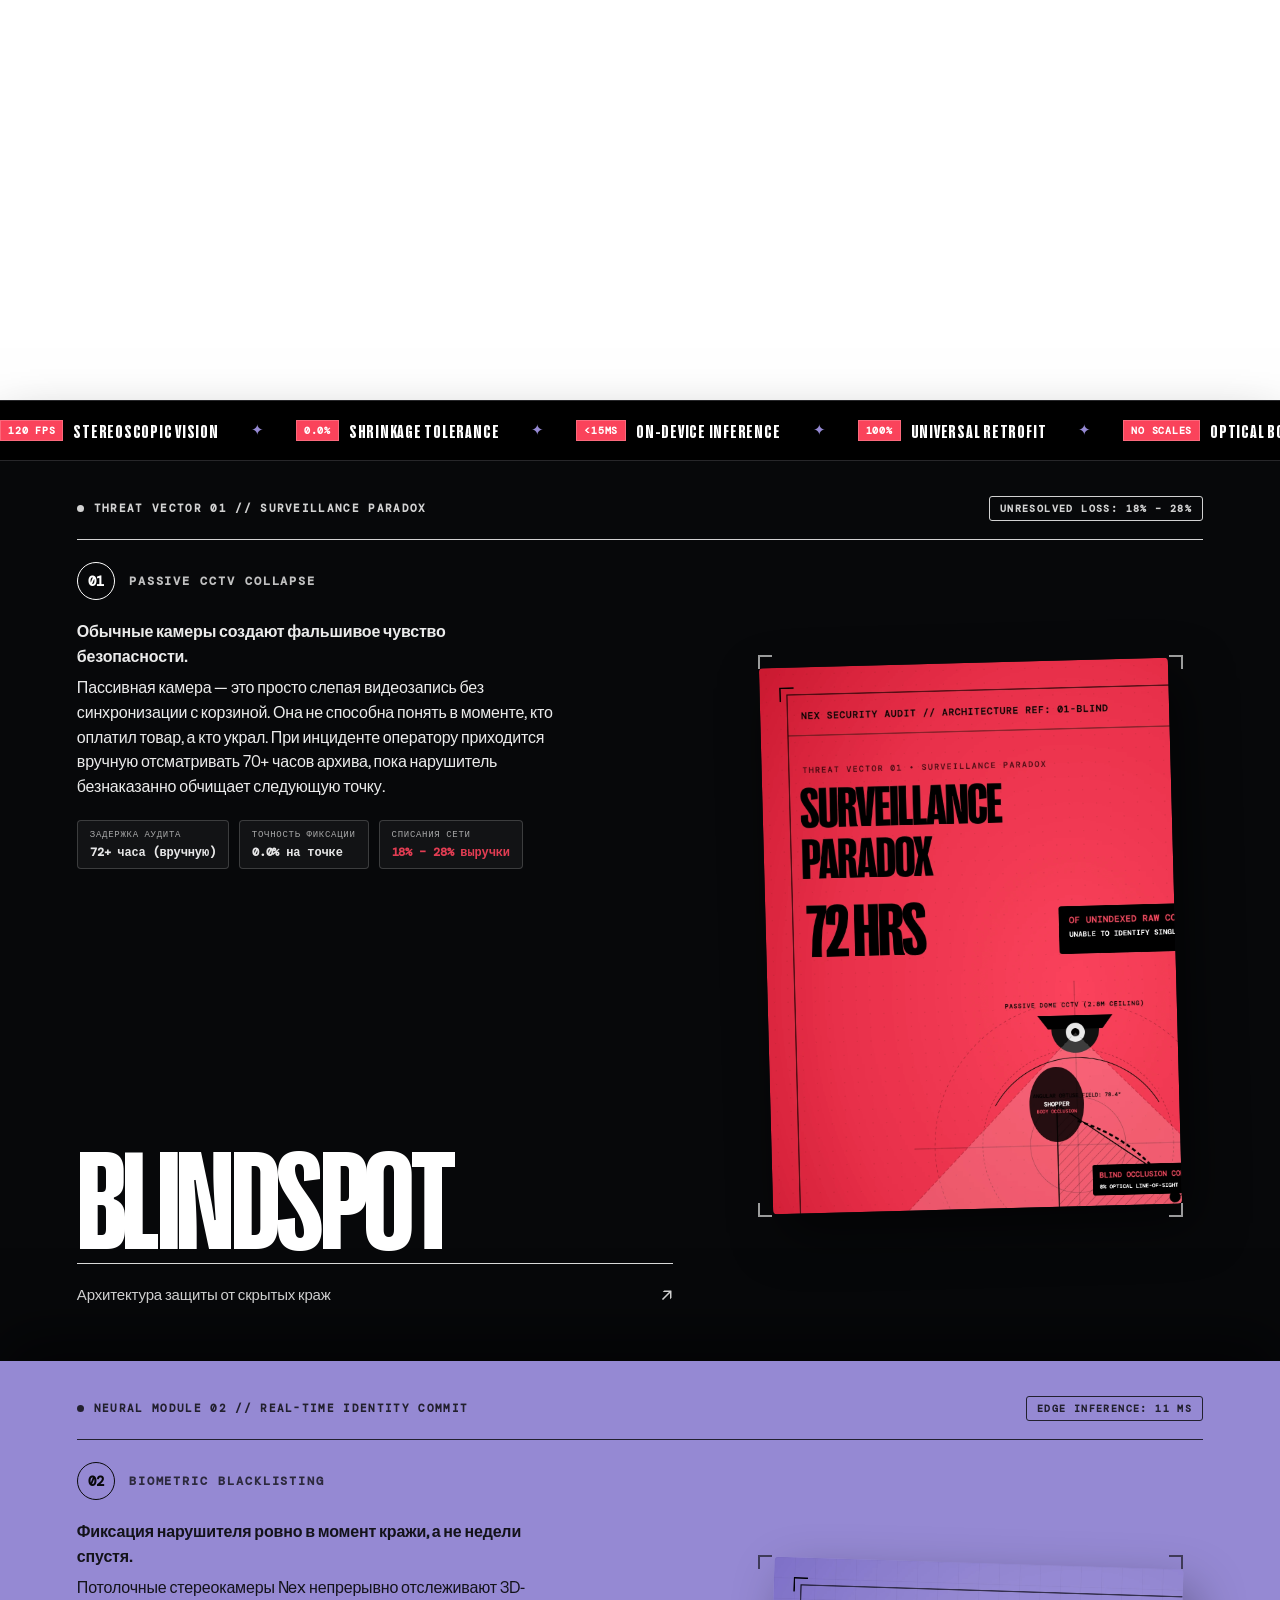
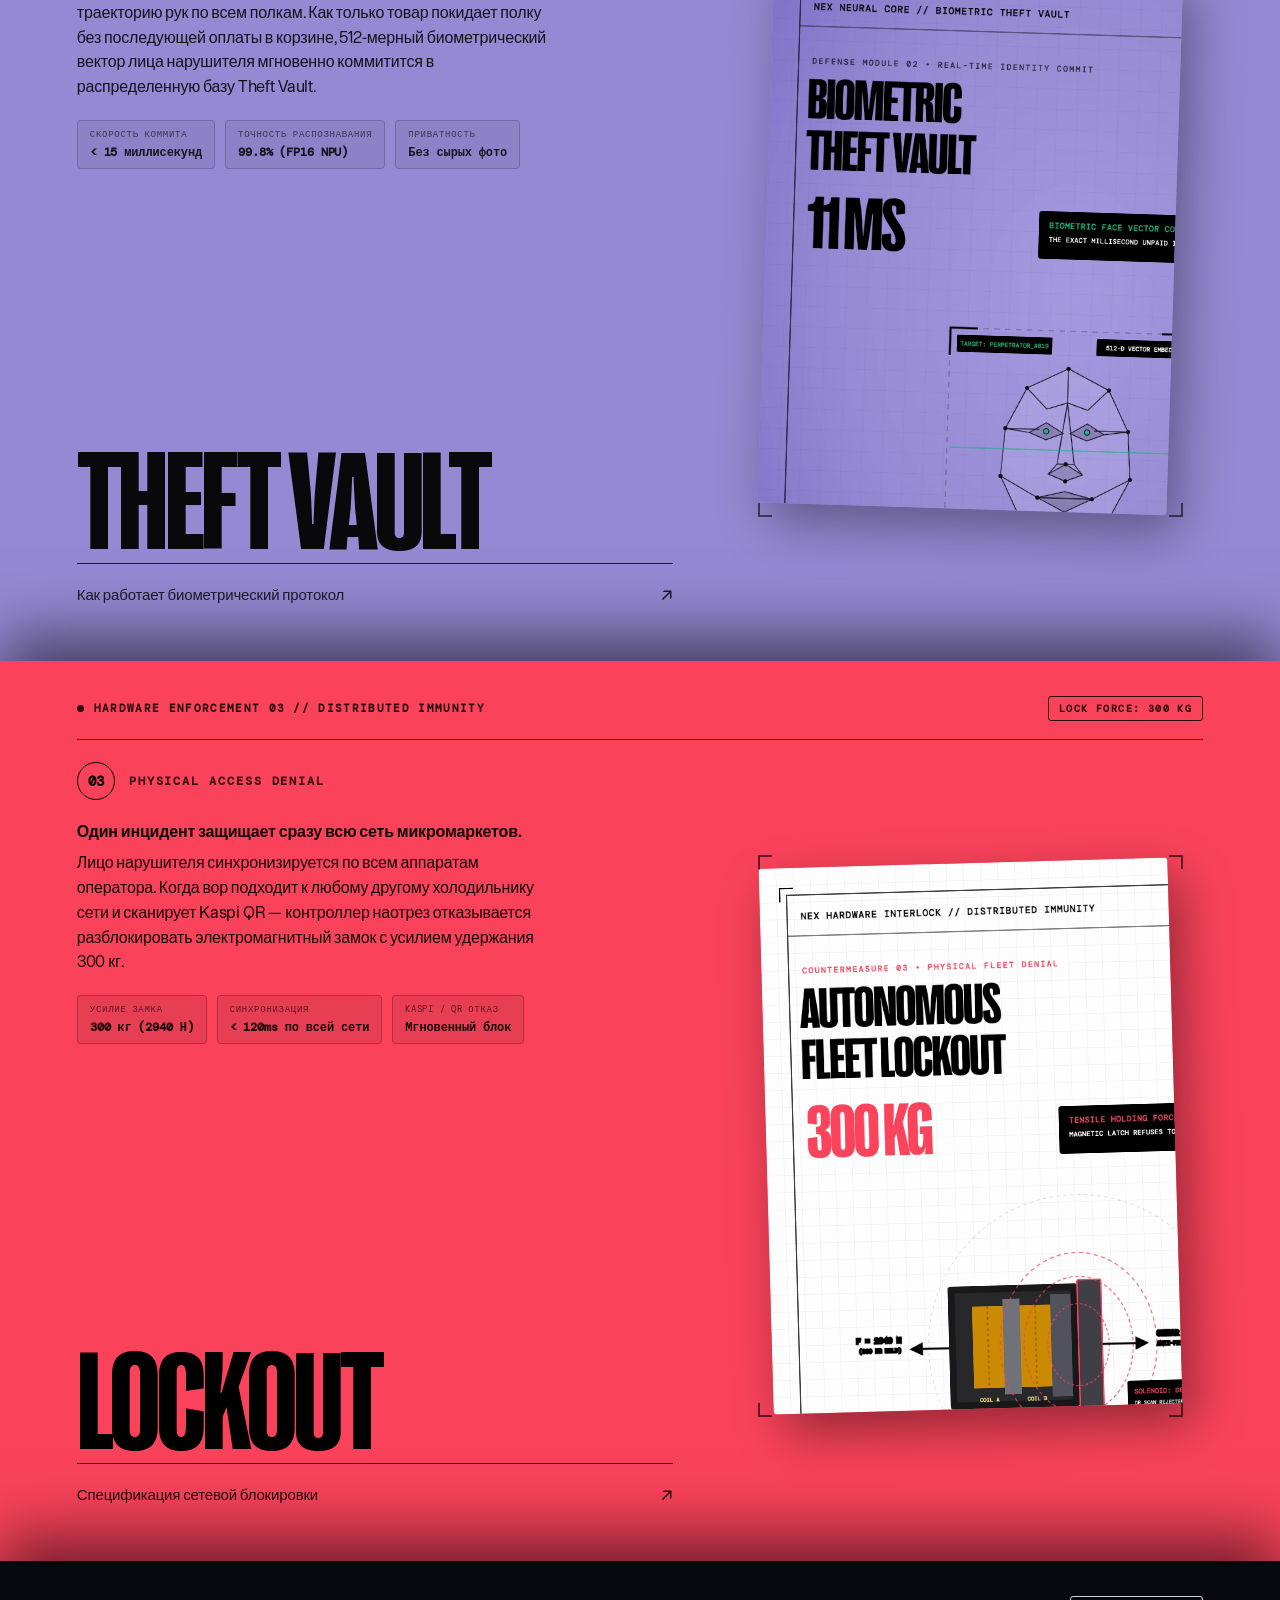
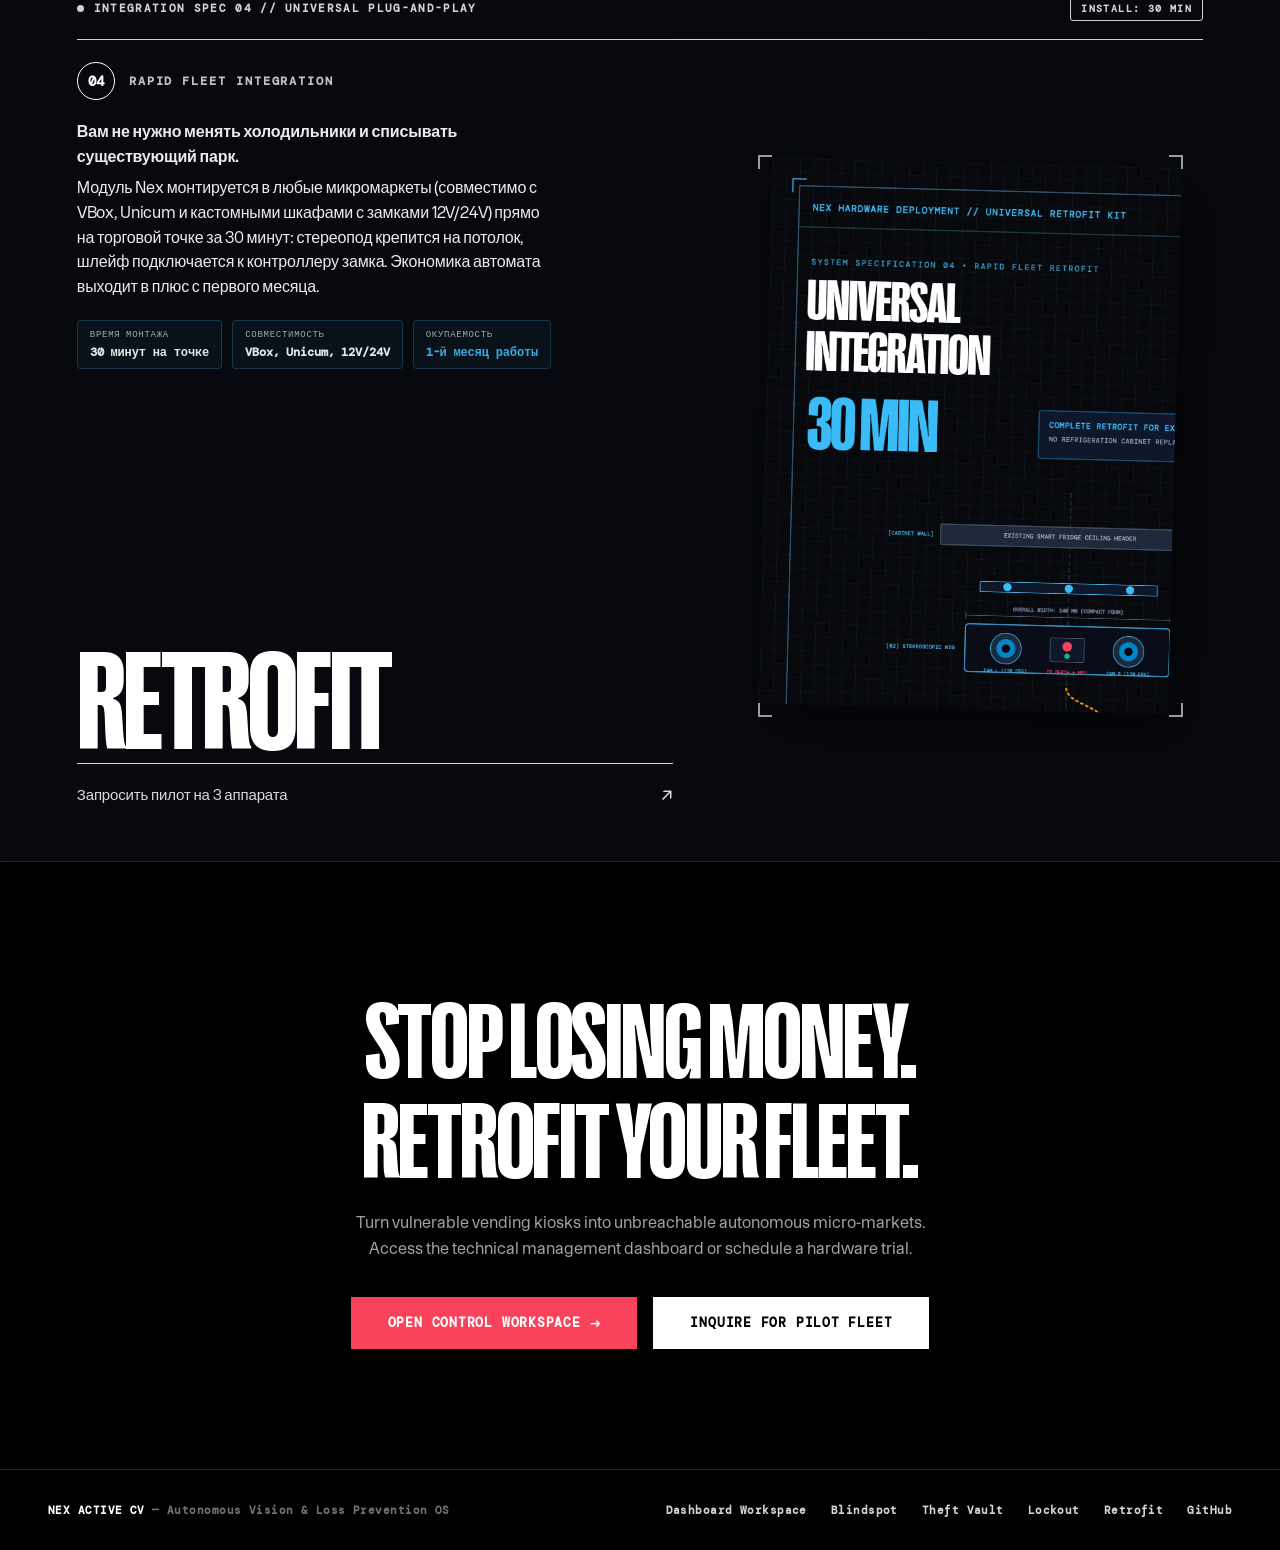
==== commit eec91ec8: "chore: remove AUTONOMOUS VISION badge from header" ====
--- a/index.html
+++ b/index.html
@@ -1690,7 +1690,6 @@
     <header class="site-header">
         <div class="header-brand">
             <a href="/" class="brand-wordmark">NEX</a>
-            <span class="brand-badge header-badge-desktop">AUTONOMOUS VISION</span>
         </div>
 
         <nav class="header-nav">
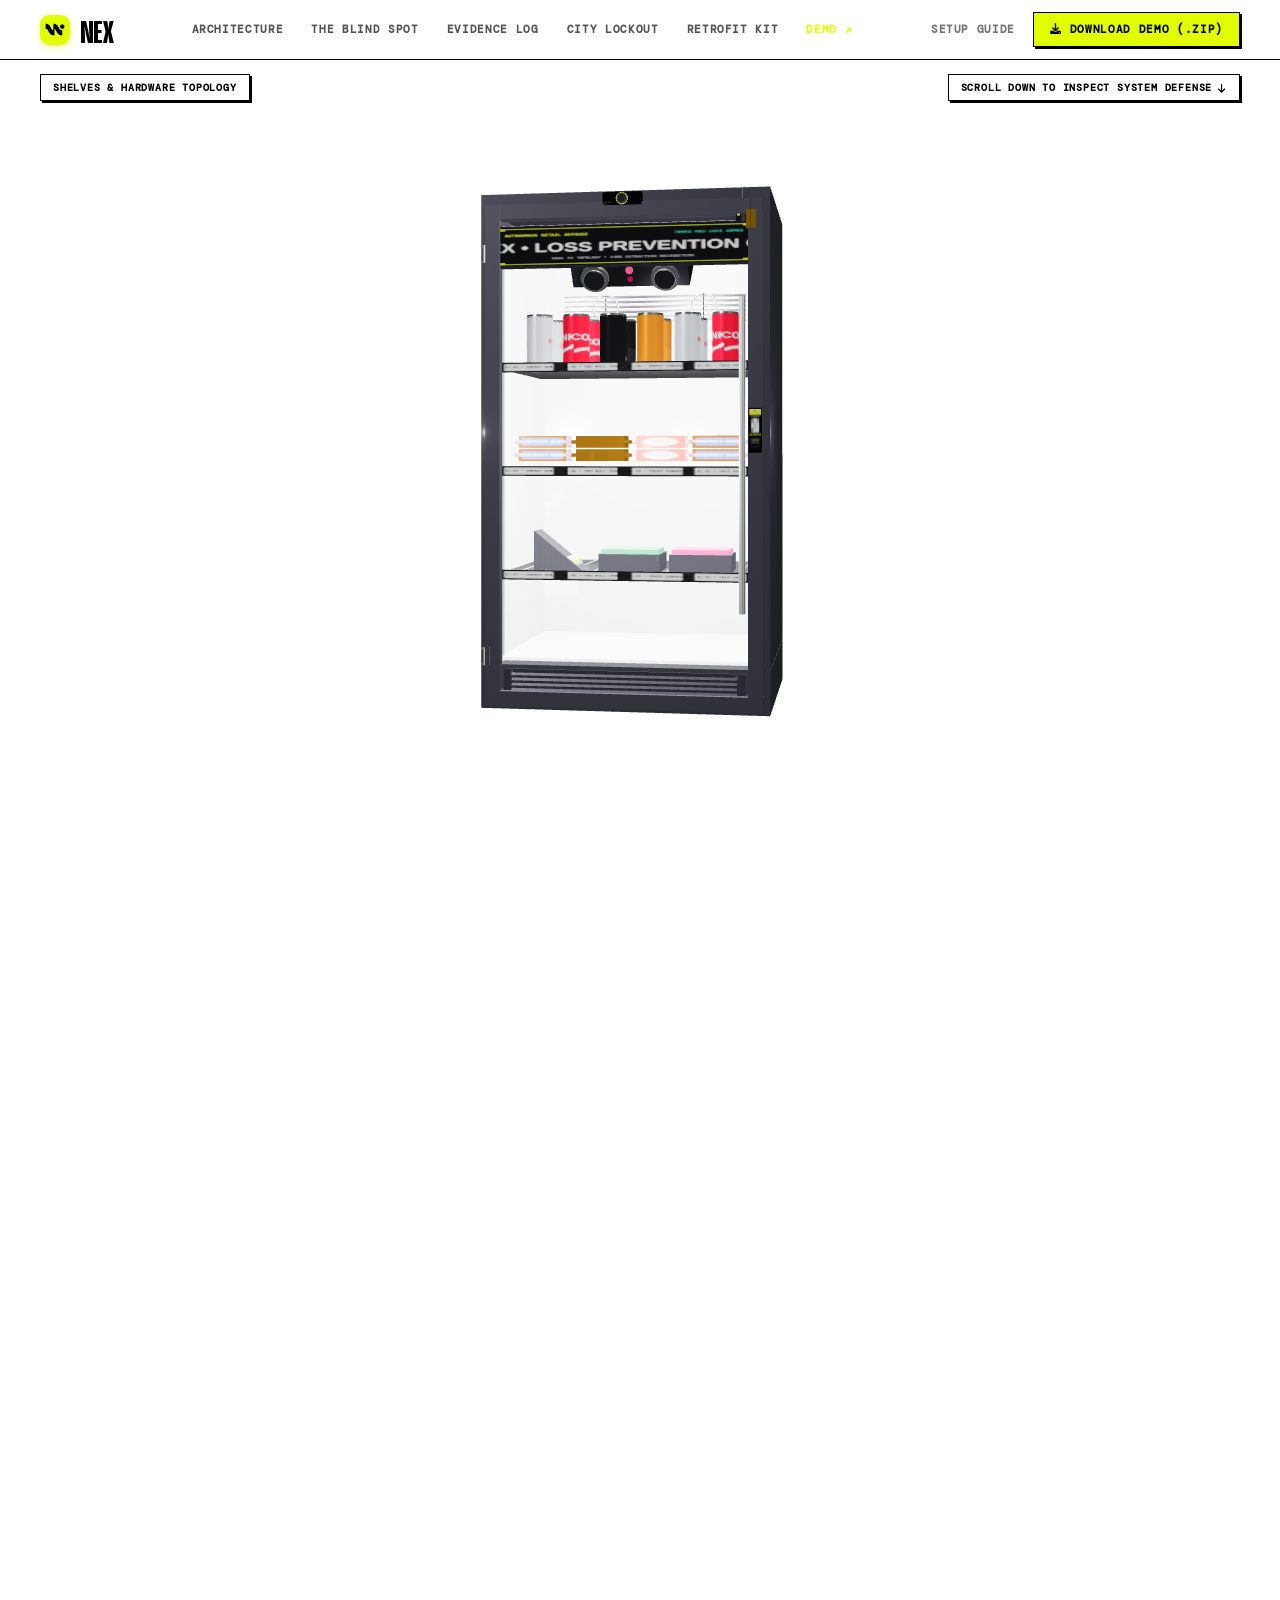
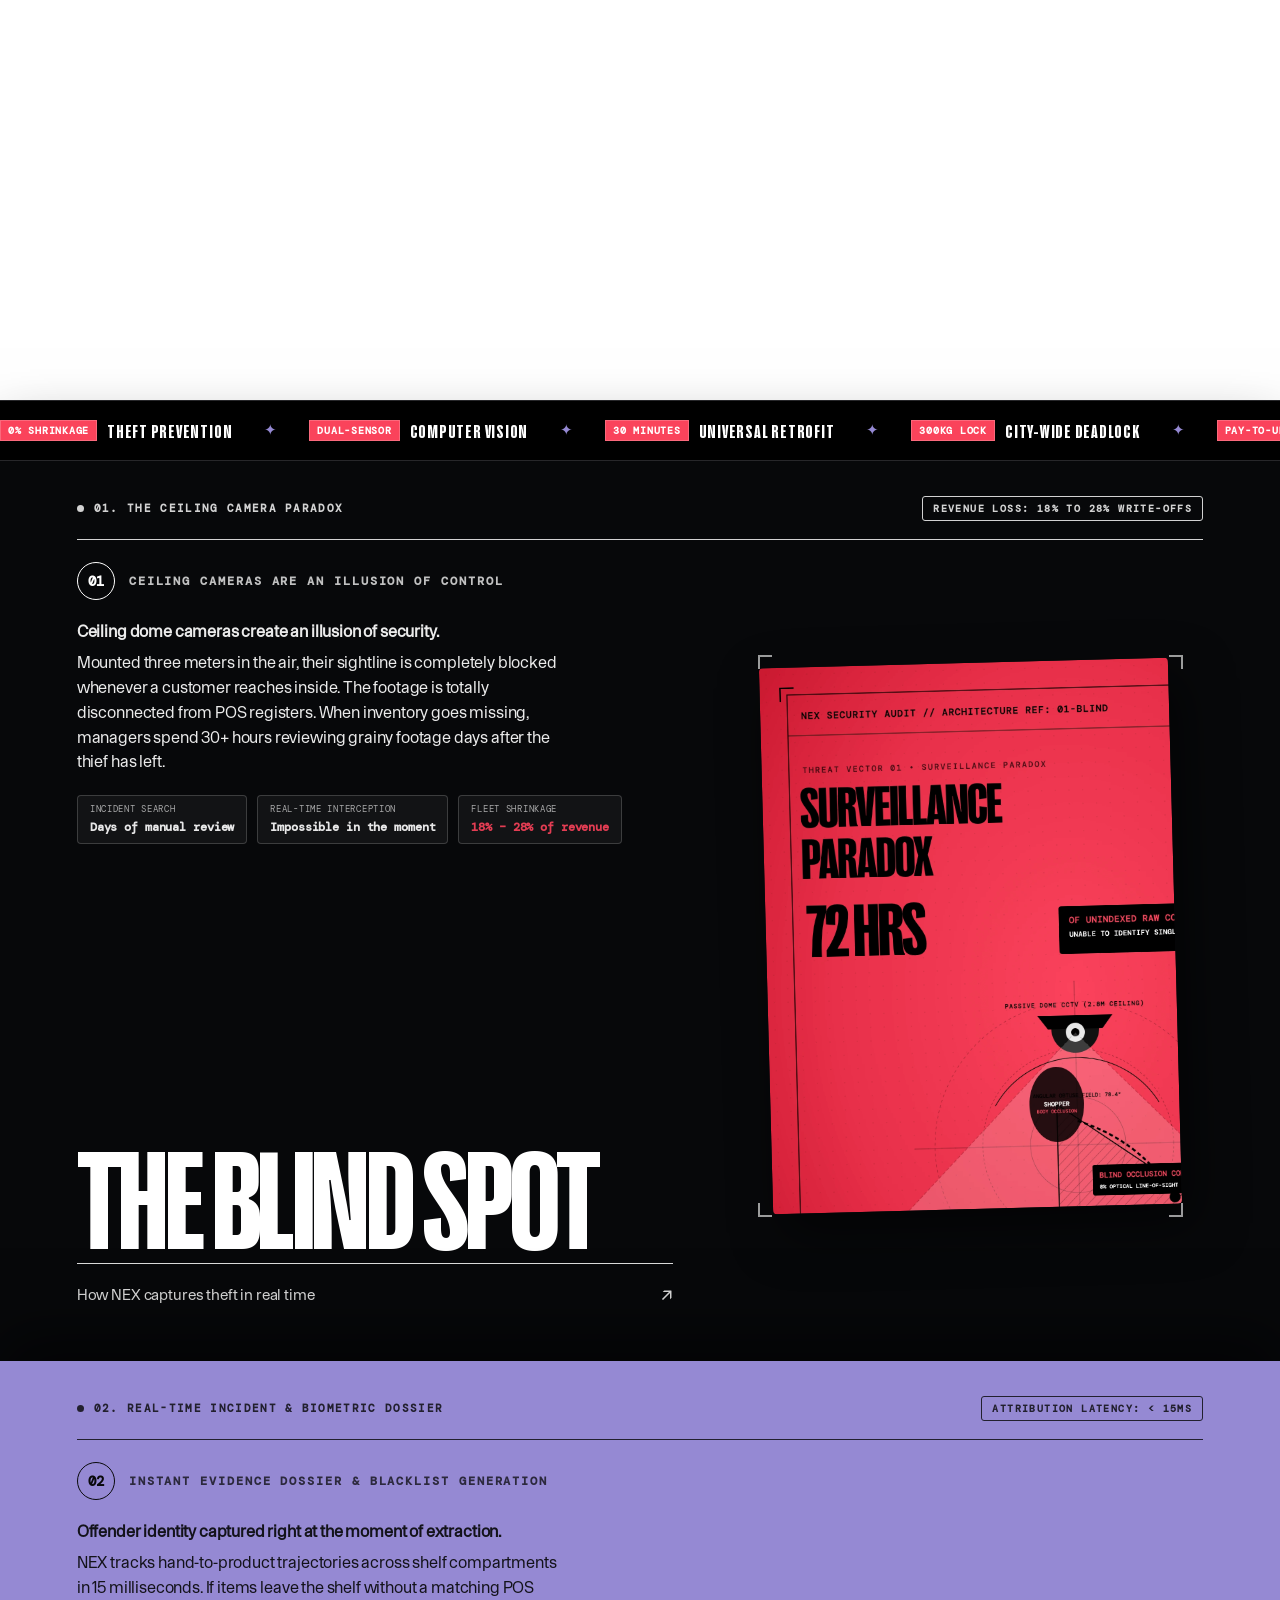
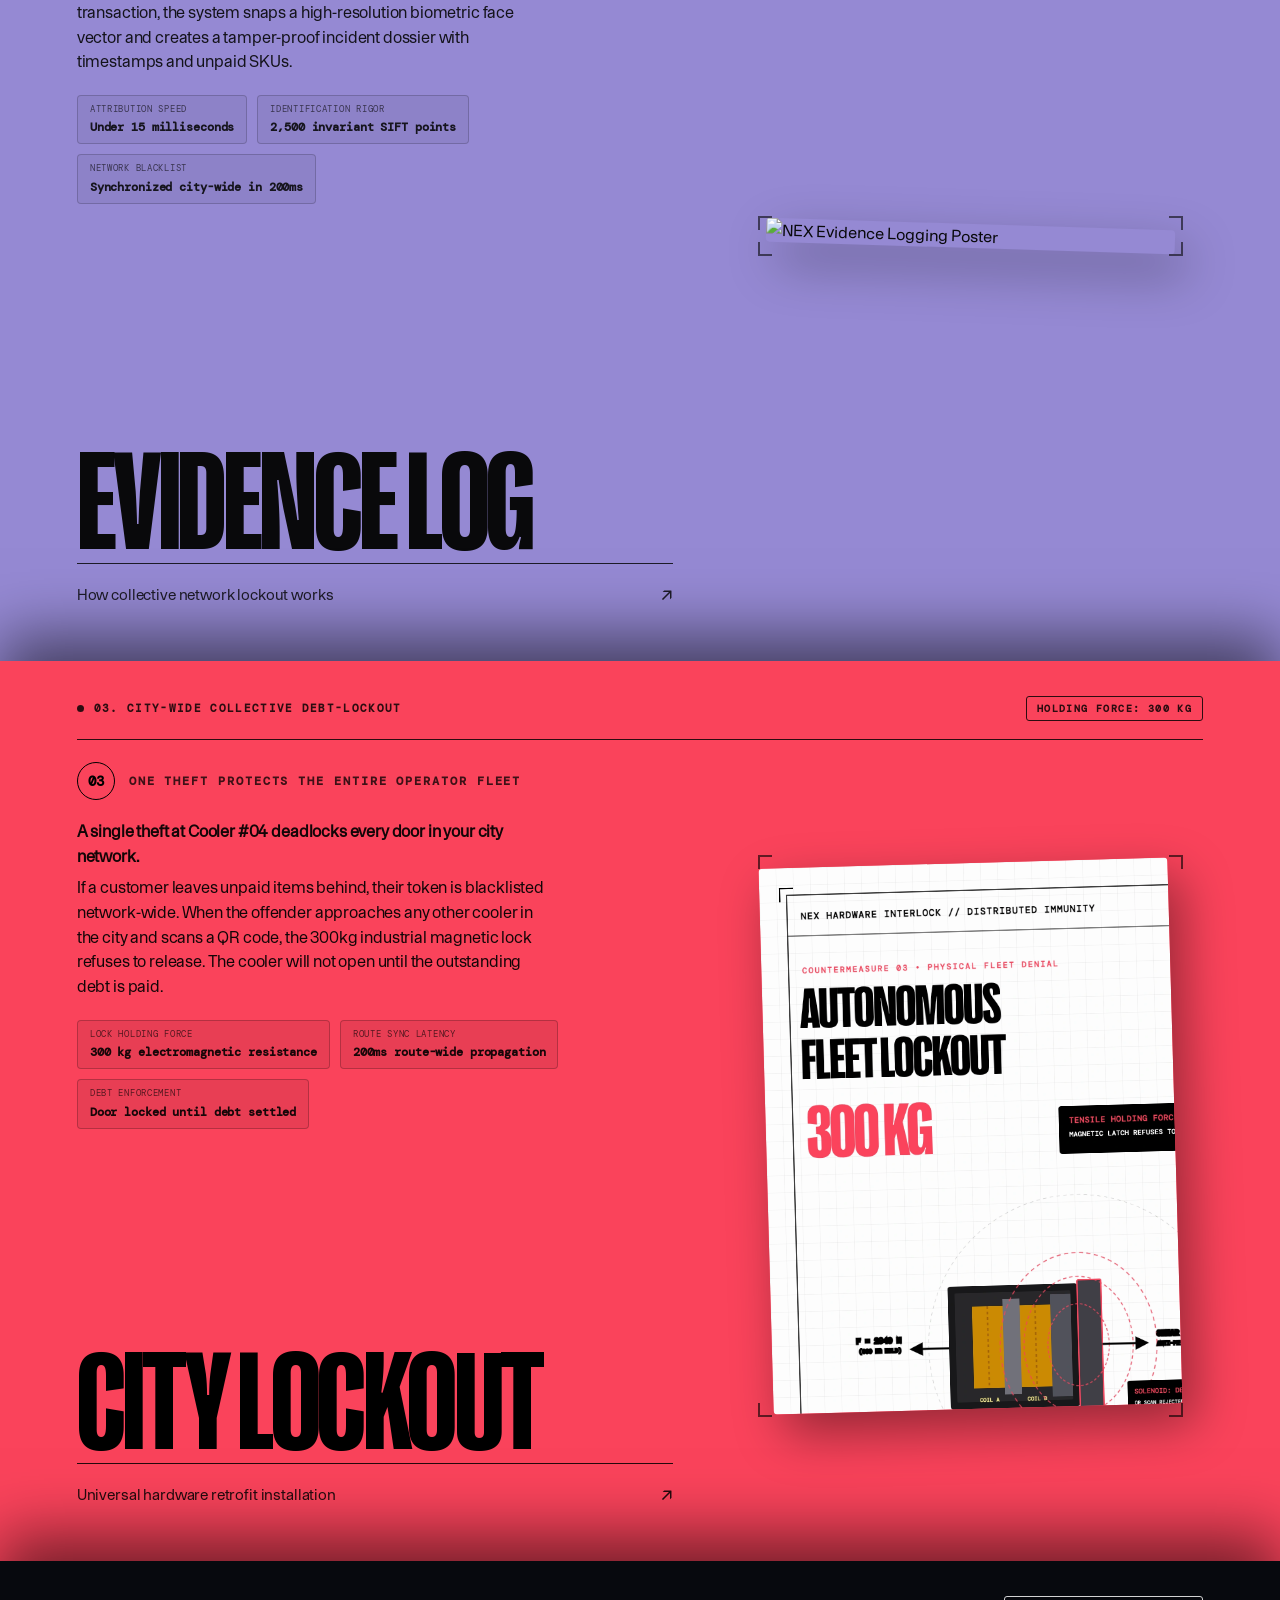
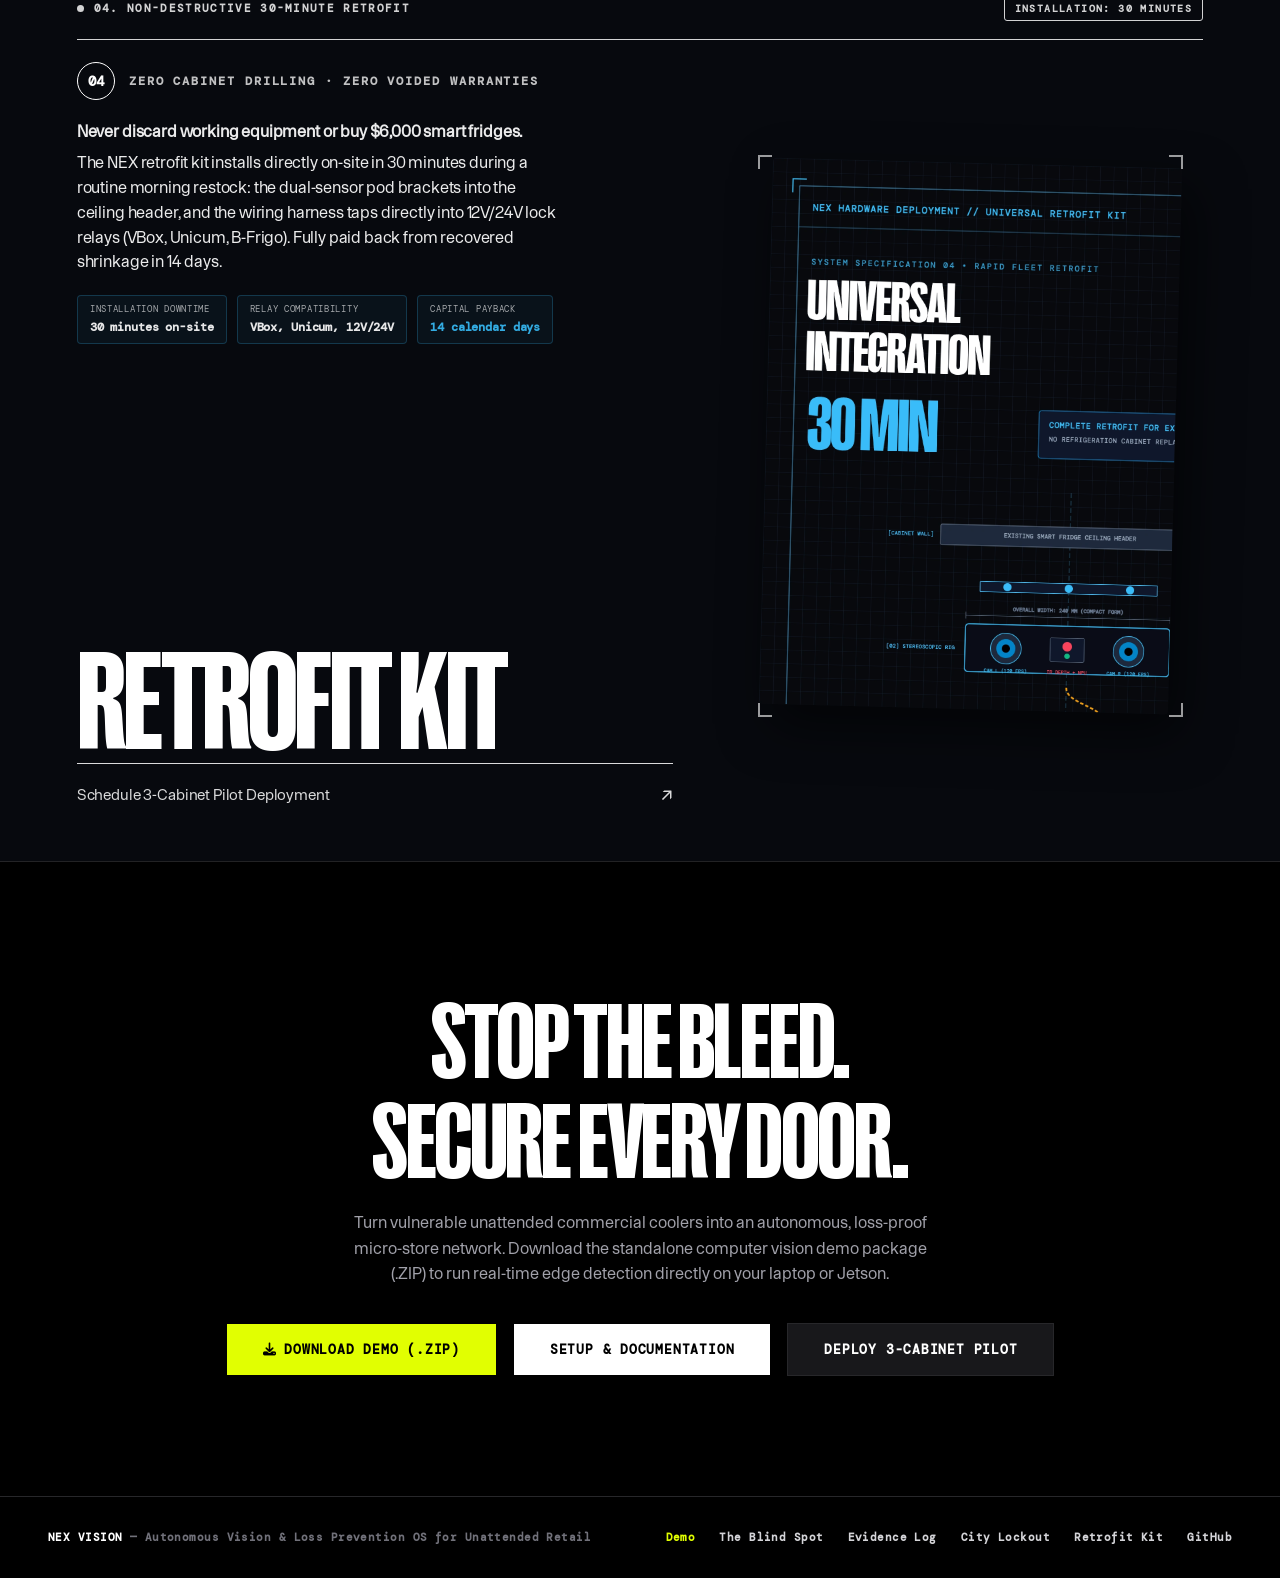
==== commit 523c848f: "feat: implement production POS mismatch interlock, real-time detection polling, and core vision engi" ====
--- a/index.html
+++ b/index.html
@@ -3,13 +3,21 @@
 <head>
     <meta charset="UTF-8">
     <meta name="viewport" content="width=device-width, initial-scale=1.0">
-    <title>NEX — Active Loss Prevention & Vision AI for Smart Vending</title>
-    <meta name="description" content="Nex eliminates micromarket shrinkage. Plug-and-play 120 FPS stereoscopic computer vision for smart fridges and micromarkets, preventing multi-item theft in real-time.">
+    <title>NEX — Autonomous Loss Prevention OS for Smart Coolers & Micromarkets</title>
+    <meta name="description" content="NEX prevents theft in unattended retail and commercial coolers. Computer vision captures every SKU departure in 15ms and enforces route-wide lockout until debt is paid.">
 
     <link rel="preconnect" href="https://fonts.googleapis.com">
     <link rel="preconnect" href="https://fonts.gstatic.com" crossorigin>
     <link href="https://fonts.googleapis.com/css2?family=Anton&family=Plus+Jakarta+Sans:ital,wght@0,400;0,500;0,600;0,700;0,800;1,400;1,600;1,700&family=Space+Grotesk:wght@500;600;700&family=Syne:wght@700;800;900&display=swap" rel="stylesheet">
     <link rel="stylesheet" href="https://cdnjs.cloudflare.com/ajax/libs/font-awesome/6.4.0/css/all.min.css">
+    
+    <!-- Three.js 3D Engine for Smart Vending Model -->
+    <script src="./three.min.js"></script>
+    <script>
+        if (typeof THREE === 'undefined') {
+            document.write('<script src="https://cdnjs.cloudflare.com/ajax/libs/three.js/r128/three.min.js"><\/script>');
+        }
+    </script>
     
     <!-- Paper Tiger Authentic Typography System -->
     <style>
@@ -57,12 +65,7 @@
             font-style: normal;
             font-display: swap;
         }
-    </style>
-
-    <!-- Three.js for 3D Vending Machine & Camera Scrollytelling -->
-    <script src="./three.min.js"></script>
-
-    <style>
+    
         /* ═══════════════════════════════════════════════════════════════
            PAPER TIGER BRUTALIST DESIGN SYSTEM FOR NEX
            Sleek Hero Canvas -> Deep Dive -> Pitch Black Brutalism (#000000)
@@ -1689,21 +1692,27 @@
     <!-- ════════════ TOP HEADER BAR (FIXED) ════════════ -->
     <header class="site-header">
         <div class="header-brand">
-            <a href="/" class="brand-wordmark">NEX</a>
+            <a href="/" class="brand-wordmark" style="display: flex; align-items: center; gap: 10px;">
+                <div style="width: 30px; height: 30px; border-radius: 9px; background: #E1FF01; display: flex; align-items: center; justify-content: center; box-shadow: 0 2px 8px rgba(225, 255, 1, 0.4); flex-shrink: 0;">
+                    <img src="logo_black_trans.png" alt="NEX" style="width: 20px; height: 13px; object-fit: contain;">
+                </div>
+                <span>NEX</span>
+            </a>
         </div>
 
         <nav class="header-nav">
             <a href="#scrolly-root" class="nav-link">Architecture</a>
-            <a href="#panel-1" class="nav-link">Blindspot</a>
-            <a href="#panel-2" class="nav-link">Theft Vault</a>
-            <a href="#panel-3" class="nav-link">Lockout</a>
-            <a href="#panel-4" class="nav-link">Retrofit</a>
+            <a href="#panel-1" class="nav-link">The Blind Spot</a>
+            <a href="#panel-2" class="nav-link">Evidence Log</a>
+            <a href="#panel-3" class="nav-link">City Lockout</a>
+            <a href="#panel-4" class="nav-link">Retrofit Kit</a>
+            <a href="demo.html" class="nav-link" style="color: #E1FF01; font-weight: 700;">Demo ↗</a>
         </nav>
 
         <div class="header-actions">
-            <a href="/dashboard" class="btn btn-black header-cta-btn" title="Open Computer Vision Control Workspace">
-                <span class="btn-text-full">Control Workspace →</span>
-                <span class="btn-text-mobile">Workspace →</span>
+            <a href="demo.html" class="nav-link" style="color: #71717A; font-weight: 700; margin-right: 6px;">Setup Guide</a>
+            <a href="nex_demo_standalone.zip" download class="btn header-cta-btn" style="background: #E1FF01; color: #000; border-color: #000; font-weight: 800; font-size: 11px; padding: 8px 16px;">
+                <i class="fa-solid fa-download"></i> Download Demo (.ZIP)
             </a>
             <button class="mobile-menu-toggle" id="mobileMenuBtn" aria-label="Toggle Navigation Menu">
                 <span class="menu-bar"></span>
@@ -1716,52 +1725,58 @@
     <!-- ════════════ MOBILE NAVIGATION DRAWER ════════════ -->
     <div class="mobile-nav-drawer" id="mobileNavDrawer" aria-hidden="true">
         <div class="mobile-drawer-top">
-            <span class="drawer-meta-tag"><span class="meta-dot"></span> SYSTEM NAVIGATION</span>
-            <span class="drawer-status-pill">120 FPS CV ONLINE</span>
+            <span class="drawer-meta-tag"><span class="meta-dot"></span> NAVIGATION</span>
+            <span class="drawer-status-pill">DEFENSE ACTIVE</span>
         </div>
         <nav class="mobile-drawer-nav">
             <a href="#scrolly-root" class="mobile-nav-link">
                 <span class="nav-idx">00</span>
                 <div class="nav-info">
                     <span class="nav-text">ARCHITECTURE</span>
-                    <span class="nav-sub">3D Interactive Inspection</span>
+                    <span class="nav-sub">Interactive 3D Cooler Topology</span>
                 </div>
             </a>
             <a href="#panel-1" class="mobile-nav-link">
                 <span class="nav-idx">01</span>
                 <div class="nav-info">
-                    <span class="nav-text">BLINDSPOT</span>
-                    <span class="nav-sub">Passive CCTV Collapse</span>
+                    <span class="nav-text">THE BLIND SPOT</span>
+                    <span class="nav-sub">Why ceiling security cameras fail</span>
                 </div>
             </a>
             <a href="#panel-2" class="mobile-nav-link">
                 <span class="nav-idx">02</span>
                 <div class="nav-info">
-                    <span class="nav-text">THEFT VAULT</span>
-                    <span class="nav-sub">Real-Time Evidence Logging</span>
+                    <span class="nav-text">EVIDENCE LOG</span>
+                    <span class="nav-sub">15ms facial capture & missing SKU dossier</span>
                 </div>
             </a>
             <a href="#panel-3" class="mobile-nav-link">
                 <span class="nav-idx">03</span>
                 <div class="nav-info">
-                    <span class="nav-text">LOCKOUT</span>
-                    <span class="nav-sub">Autonomous Interlock Security</span>
+                    <span class="nav-text">CITY LOCKOUT</span>
+                    <span class="nav-sub">300kg magnetic deadbolt across all coolers</span>
                 </div>
             </a>
             <a href="#panel-4" class="mobile-nav-link">
                 <span class="nav-idx">04</span>
                 <div class="nav-info">
-                    <span class="nav-text">RETROFIT</span>
-                    <span class="nav-sub">Universal 30-Min Deployment</span>
+                    <span class="nav-text">RETROFIT KIT</span>
+                    <span class="nav-sub">30-minute installation with 0mm cabinet drilling</span>
+                </div>
+            </a>
+            <a href="demo.html" class="mobile-nav-link">
+                <span class="nav-idx">05</span>
+                <div class="nav-info">
+                    <span class="nav-text" style="color:#E1FF01;">DOWNLOAD DEMO</span>
+                    <span class="nav-sub">Standalone laptop CV app & enrollment guide</span>
                 </div>
             </a>
         </nav>
         <div class="mobile-drawer-actions">
-            <a href="/dashboard" class="btn btn-coral drawer-btn">
-                Open Control Workspace →
-            </a>
-            <a href="mailto:thzhanasyl@gmail.com" class="btn drawer-btn drawer-btn-white">
-                Inquire For Pilot Fleet
+            <a href="demo.html" class="btn drawer-btn" style="background:#E1FF01; color:#000; border:2px solid #000; font-weight:800;">
+                Launch Demo App
+            </a><a href="nex_demo_standalone.zip" download class="btn drawer-btn" style="background:#E1FF01; color:#000; border:2px solid #000; font-weight:800;">
+                <i class="fa-solid fa-download"></i> Download Demo (.ZIP)
             </a>
         </div>
     </div>
@@ -1780,9 +1795,9 @@
 
             <!-- Row 1: Top HUD Bar (Step Pill & Scroll Prompt) -->
             <div class="hud-top-bar" id="hudTopBar">
-                <span class="hud-step-pill" id="hudStepIndicator">STANDBY STATE</span>
+                <span class="hud-step-pill" id="hudStepIndicator">COOLER SECURED & ARMED</span>
                 <div class="scroll-prompt-pill" id="scrollPrompt">
-                    <span>Scroll To Inspect 3D Vending</span>
+                    <span>Scroll down to inspect system defense</span>
                     <i class="fa-solid fa-arrow-down"></i>
                 </div>
             </div>
@@ -1797,37 +1812,37 @@
                 </div>
             </div>
 
-            <!-- Row 2: Top Headline ZERO THEFT. (Framing above 3D machine) -->
-            <h1 class="hero-headline-top" id="heroHeadlineTop">ZERO THEFT.</h1>
-
-            <!-- Row 4: Bottom Headline TOTAL CONTROL. (Framing below 3D machine) -->
-            <div class="hero-headline-bottom" id="heroHeadlineBottom">TOTAL CONTROL.</div>
+            <!-- Row 2: Top Headline (Framing above 3D machine) -->
+            <h1 class="hero-headline-top" id="heroHeadlineTop">THEFT PREVENTION.</h1>
+
+            <!-- Row 4: Bottom Headline (Framing below 3D machine) -->
+            <div class="hero-headline-bottom" id="heroHeadlineBottom">TOTAL REAL-TIME CONTROL.</div>
 
             <!-- Row 5: Bottom Flanking Elements (Stage 0): Micro-Stats Left, Manifesto Right -->
             <div class="hero-bottom-dock" id="heroBottomDock">
                 <!-- Left: 4 clean lines of micro-stats -->
                 <div class="hero-micro-stats">
                     <div class="stat-item">
-                        <span class="stat-val">0.0%</span>
-                        <span>Shrinkage</span>
+                        <span class="stat-val">0%</span>
+                        <span>Unpaid Shrinkage</span>
                     </div>
                     <div class="stat-item">
                         <span class="stat-val">&lt;15ms</span>
-                        <span>Grab Detection</span>
+                        <span>Extraction Detection</span>
                     </div>
                     <div class="stat-item">
                         <span class="stat-val">100%</span>
-                        <span>Universal Retrofit</span>
+                        <span>Cooler Retrofit</span>
                     </div>
                     <div class="stat-item">
                         <span class="stat-val">0</span>
-                        <span>Barcode Scanners</span>
+                        <span>Manual Kiosks</span>
                     </div>
                 </div>
 
                 <!-- Right: Editorial Manifesto with italic emphasis -->
                 <div class="hero-manifesto-box">
-                    Nex transforms vulnerable smart fridges into <em>unpickable autonomous micro-markets</em> using active optical neural vision.
+                    NEX converts ordinary unattended commercial coolers into autonomous loss-proof vaults. Dual-camera computer vision links shelf departures directly to customer identity in 15 milliseconds.
                 </div>
             </div>
 
@@ -1835,15 +1850,15 @@
             <div class="stage-card stage-card-right" id="stageCardExploit">
                 <div class="card-kicker">
                     <i class="fa-solid fa-triangle-exclamation"></i>
-                    <span>STAGE 02 • DOOR UNLOCK VULNERABILITY</span>
+                    <span>HOW UNATTENDED COOLERS BLEED REVENUE</span>
                 </div>
-                <h3 class="card-title">Pay for 1 Snickers.<br>Sneak 2 Red Bulls.</h3>
+                <h3 class="card-title">Paid for a $1 candy bar.<br>Walked out with two $4 energy drinks.</h3>
                 <p class="card-body">
-                    Dumb smart fridges disengage the solenoid and assume honesty. Customers reach deep, slide premium energy drinks and sandwiches into winter coats, and only scan a 450 ₸ candy bar.
+                    Smart coolers unlock on a simple QR scan and pray people are honest. An offender scans a cheap snack at the kiosk while quietly sliding premium drinks into their jacket. Operators only discover the bleed during stock replenishment.
                 </p>
                 <div class="card-tags">
-                    <span class="pt-pill pill-danger">18% – 28% SHRINKAGE</span>
-                    <span class="pt-pill">ZERO TRACKING</span>
+                    <span class="pt-pill pill-danger">Devours 18%–28% of Gross Sales</span>
+                    <span class="pt-pill">Ceiling Cameras are Blind</span>
                 </div>
             </div>
 
@@ -1851,15 +1866,15 @@
             <div class="stage-card stage-card-left" id="stageCardVision">
                 <div class="card-kicker" style="color: var(--accent-emerald);">
                     <i class="fa-solid fa-eye"></i>
-                    <span>STAGE 03 • ACTIVE NEURAL VISION</span>
+                    <span>HOW NEX DEFENSE WORKS</span>
                 </div>
-                <h3 class="card-title">120 FPS Stereoscopic<br>Multi-Grab Detection.</h3>
+                <h3 class="card-title">Direct overhead vision<br>tracks every extracted item.</h3>
                 <p class="card-body">
-                    Overhead high-speed optical sensors track hand spatial trajectories across every shelf plane. Sub-15ms edge inference maps SKU subtractions and automatically updates the Kaspi/Stripe cart before the door latches.
+                    Dual-sensor computer vision mounted inside the cooler header monitors each shelf compartment at 66 FPS. The system identifies exactly what left the shelf and flags missing items before the door can open again.
                 </p>
                 <div class="card-tags">
-                    <span class="pt-pill pill-success">0% UNRECORDED LOSS</span>
-                    <span class="pt-pill">SUB-15MS EDGE AI</span>
+                    <span class="pt-pill pill-success">100% SKU Attribution</span>
+                    <span class="pt-pill">Zero Weight Sensor Failures</span>
                 </div>
             </div>
 
@@ -1871,29 +1886,25 @@
          ═══════════════════════════════════════════════════════════════ -->
     <div class="pt-marquee-strip">
         <div class="pt-marquee-track">
-            <span class="marquee-item"><span class="badge">120 FPS</span> STEREOSCOPIC VISION</span>
+            <span class="marquee-item"><span class="badge">0% SHRINKAGE</span> THEFT PREVENTION</span>
             <span class="marquee-star">✦</span>
-            <span class="marquee-item"><span class="badge">0.0%</span> SHRINKAGE TOLERANCE</span>
+            <span class="marquee-item"><span class="badge">DUAL-SENSOR</span> COMPUTER VISION</span>
             <span class="marquee-star">✦</span>
-            <span class="marquee-item"><span class="badge">&lt;15MS</span> ON-DEVICE INFERENCE</span>
+            <span class="marquee-item"><span class="badge">30 MINUTES</span> UNIVERSAL RETROFIT</span>
             <span class="marquee-star">✦</span>
-            <span class="marquee-item"><span class="badge">100%</span> UNIVERSAL RETROFIT</span>
+            <span class="marquee-item"><span class="badge">300KG LOCK</span> CITY-WIDE DEADLOCK</span>
             <span class="marquee-star">✦</span>
-            <span class="marquee-item"><span class="badge">NO SCALES</span> OPTICAL BOUNDING BOXES</span>
+            <span class="marquee-item"><span class="badge">PAY-TO-UNLOCK</span> AUTOMATIC RESOLUTION</span>
             <span class="marquee-star">✦</span>
-            <span class="marquee-item"><span class="badge">KASPI &amp; STRIPE</span> REAL-TIME TELEMETRY</span>
+            <span class="marquee-item"><span class="badge">0% SHRINKAGE</span> THEFT PREVENTION</span>
             <span class="marquee-star">✦</span>
-            <span class="marquee-item"><span class="badge">120 FPS</span> STEREOSCOPIC VISION</span>
+            <span class="marquee-item"><span class="badge">DUAL-SENSOR</span> COMPUTER VISION</span>
             <span class="marquee-star">✦</span>
-            <span class="marquee-item"><span class="badge">0.0%</span> SHRINKAGE TOLERANCE</span>
+            <span class="marquee-item"><span class="badge">30 MINUTES</span> UNIVERSAL RETROFIT</span>
             <span class="marquee-star">✦</span>
-            <span class="marquee-item"><span class="badge">&lt;15MS</span> ON-DEVICE INFERENCE</span>
+            <span class="marquee-item"><span class="badge">300KG LOCK</span> CITY-WIDE DEADLOCK</span>
             <span class="marquee-star">✦</span>
-            <span class="marquee-item"><span class="badge">100%</span> UNIVERSAL RETROFIT</span>
-            <span class="marquee-star">✦</span>
-            <span class="marquee-item"><span class="badge">NO SCALES</span> OPTICAL BOUNDING BOXES</span>
-            <span class="marquee-star">✦</span>
-            <span class="marquee-item"><span class="badge">KASPI &amp; STRIPE</span> REAL-TIME TELEMETRY</span>
+            <span class="marquee-item"><span class="badge">PAY-TO-UNLOCK</span> AUTOMATIC RESOLUTION</span>
             <span class="marquee-star">✦</span>
         </div>
     </div>
@@ -1909,8 +1920,8 @@
         <!-- ════ PANEL 1: PITCH BLACK / BLINDSPOT ════ -->
         <section class="c-panel is-1" id="panel-1">
             <div class="c-panel-top-meta">
-                <div class="meta-tag"><span class="meta-dot"></span> THREAT VECTOR 01 // SURVEILLANCE PARADOX</div>
-                <div class="meta-badge">UNRESOLVED LOSS: 18% – 28%</div>
+                <div class="meta-tag"><span class="meta-dot"></span> 01. THE CEILING CAMERA PARADOX</div>
+                <div class="meta-badge">Revenue Loss: 18% to 28% write-offs</div>
             </div>
 
             <div class="c-panel-grid">
@@ -1918,35 +1929,35 @@
                     <div class="c-panel-top">
                         <div class="c-panel-badge-row">
                             <span class="c-panel-num">01</span>
-                            <span class="c-panel-kicker">PASSIVE CCTV COLLAPSE</span>
+                            <span class="c-panel-kicker">CEILING CAMERAS ARE AN ILLUSION OF CONTROL</span>
                         </div>
                         <div class="c-panel-desc">
                             <p>
-                                <strong>Обычные камеры создают фальшивое чувство безопасности.</strong> Пассивная камера — это просто слепая видеозапись без синхронизации с корзиной. Она не способна понять в моменте, кто оплатил товар, а кто украл. При инциденте оператору приходится вручную отсматривать 70+ часов архива, пока нарушитель безнаказанно обчищает следующую точку.
+                                <strong>Ceiling dome cameras create an illusion of security.</strong> Mounted three meters in the air, their sightline is completely blocked whenever a customer reaches inside. The footage is totally disconnected from POS registers. When inventory goes missing, managers spend 30+ hours reviewing grainy footage days after the thief has left.
                             </p>
                         </div>
 
                         <!-- Technical Specification Matrix Chips -->
                         <div class="c-panel-specs">
                             <div class="c-spec-chip">
-                                <span class="spec-label">Задержка аудита</span>
-                                <span class="spec-val">72+ часа (вручную)</span>
+                                <span class="spec-label">Incident Search</span>
+                                <span class="spec-val">Days of manual review</span>
                             </div>
                             <div class="c-spec-chip">
-                                <span class="spec-label">Точность фиксации</span>
-                                <span class="spec-val">0.0% на точке</span>
+                                <span class="spec-label">Real-Time Interception</span>
+                                <span class="spec-val">Impossible in the moment</span>
                             </div>
                             <div class="c-spec-chip is-alert">
-                                <span class="spec-label">Списания сети</span>
-                                <span class="spec-val">18% – 28% выручки</span>
+                                <span class="spec-label">Fleet Shrinkage</span>
+                                <span class="spec-val">18% – 28% of revenue</span>
                             </div>
                         </div>
                     </div>
 
                     <div class="c-panel_bt">
-                        <h2 class="panel-title">BLINDSPOT</h2>
+                        <h2 class="panel-title">THE BLIND SPOT</h2>
                         <a href="#panel-2" class="c-panel-link">
-                            <span>Архитектура защиты от скрытых краж</span>
+                            <span>How NEX captures theft in real time</span>
                             <span class="arrow">↗</span>
                         </a>
                     </div>
@@ -1958,7 +1969,7 @@
                         <div class="poster-reticle top-right"></div>
                         <div class="poster-reticle bottom-left"></div>
                         <div class="poster-reticle bottom-right"></div>
-                        <img class="panel-poster-img" src="./posters/poster_1_blindspot.webp" alt="NEX Blindspot Technical Architecture Poster" />
+                        <img class="panel-poster-img" src="./posters/poster_1_blindspot.webp" alt="NEX Blindspot Architecture Poster" />
                     </div>
                 </div>
             </div>
@@ -1967,8 +1978,8 @@
         <!-- ════ PANEL 2: LAVENDER / THEFT VAULT ════ -->
         <section class="c-panel is-2" id="panel-2">
             <div class="c-panel-top-meta">
-                <div class="meta-tag"><span class="meta-dot"></span> NEURAL MODULE 02 // REAL-TIME IDENTITY COMMIT</div>
-                <div class="meta-badge">EDGE INFERENCE: 11 MS</div>
+                <div class="meta-tag"><span class="meta-dot"></span> 02. REAL-TIME INCIDENT & BIOMETRIC DOSSIER</div>
+                <div class="meta-badge">Attribution Latency: &lt; 15ms</div>
             </div>
 
             <div class="c-panel-grid">
@@ -1976,35 +1987,35 @@
                     <div class="c-panel-top">
                         <div class="c-panel-badge-row">
                             <span class="c-panel-num">02</span>
-                            <span class="c-panel-kicker">BIOMETRIC BLACKLISTING</span>
+                            <span class="c-panel-kicker">INSTANT EVIDENCE DOSSIER & BLACKLIST GENERATION</span>
                         </div>
                         <div class="c-panel-desc">
                             <p>
-                                <strong>Фиксация нарушителя ровно в момент кражи, а не недели спустя.</strong> Потолочные стереокамеры Nex непрерывно отслеживают 3D-траекторию рук по всем полкам. Как только товар покидает полку без последующей оплаты в корзине, 512-мерный биометрический вектор лица нарушителя мгновенно коммитится в распределенную базу Theft Vault.
+                                <strong>Offender identity captured right at the moment of extraction.</strong> NEX tracks hand-to-product trajectories across shelf compartments in 15 milliseconds. If items leave the shelf without a matching POS transaction, the system snaps a high-resolution biometric face vector and creates a tamper-proof incident dossier with timestamps and unpaid SKUs.
                             </p>
                         </div>
 
                         <!-- Technical Specification Matrix Chips -->
                         <div class="c-panel-specs">
                             <div class="c-spec-chip">
-                                <span class="spec-label">Скорость коммита</span>
-                                <span class="spec-val">&lt; 15 миллисекунд</span>
+                                <span class="spec-label">Attribution Speed</span>
+                                <span class="spec-val">Under 15 milliseconds</span>
                             </div>
                             <div class="c-spec-chip">
-                                <span class="spec-label">Точность распознавания</span>
-                                <span class="spec-val">99.8% (FP16 NPU)</span>
+                                <span class="spec-label">Identification Rigor</span>
+                                <span class="spec-val">2,500 invariant SIFT points</span>
                             </div>
-                            <div class="c-spec-chip">
-                                <span class="spec-label">Приватность</span>
-                                <span class="spec-val">Без сырых фото</span>
+                            <div class="c-spec-chip is-accent">
+                                <span class="spec-label">Network Blacklist</span>
+                                <span class="spec-val">Synchronized city-wide in 200ms</span>
                             </div>
                         </div>
                     </div>
 
                     <div class="c-panel_bt">
-                        <h2 class="panel-title">THEFT VAULT</h2>
+                        <h2 class="panel-title">EVIDENCE LOG</h2>
                         <a href="#panel-3" class="c-panel-link">
-                            <span>Как работает биометрический протокол</span>
+                            <span>How collective network lockout works</span>
                             <span class="arrow">↗</span>
                         </a>
                     </div>
@@ -2016,7 +2027,7 @@
                         <div class="poster-reticle top-right"></div>
                         <div class="poster-reticle bottom-left"></div>
                         <div class="poster-reticle bottom-right"></div>
-                        <img class="panel-poster-img" src="./posters/poster_2_vault.webp" alt="NEX Biometric Theft Vault Technical Poster" />
+                        <img class="panel-poster-img" src="./posters/poster_2_theftvault.webp" alt="NEX Evidence Logging Poster" />
                     </div>
                 </div>
             </div>
@@ -2025,8 +2036,8 @@
         <!-- ════ PANEL 3: TART CORAL / LOCKOUT ════ -->
         <section class="c-panel is-3" id="panel-3">
             <div class="c-panel-top-meta">
-                <div class="meta-tag"><span class="meta-dot"></span> HARDWARE ENFORCEMENT 03 // DISTRIBUTED IMMUNITY</div>
-                <div class="meta-badge">LOCK FORCE: 300 KG</div>
+                <div class="meta-tag"><span class="meta-dot"></span> 03. CITY-WIDE COLLECTIVE DEBT-LOCKOUT</div>
+                <div class="meta-badge">Holding Force: 300 kg</div>
             </div>
 
             <div class="c-panel-grid">
@@ -2034,35 +2045,35 @@
                     <div class="c-panel-top">
                         <div class="c-panel-badge-row">
                             <span class="c-panel-num">03</span>
-                            <span class="c-panel-kicker">PHYSICAL ACCESS DENIAL</span>
+                            <span class="c-panel-kicker">ONE THEFT PROTECTS THE ENTIRE OPERATOR FLEET</span>
                         </div>
                         <div class="c-panel-desc">
                             <p>
-                                <strong>Один инцидент защищает сразу всю сеть микромаркетов.</strong> Лицо нарушителя синхронизируется по всем аппаратам оператора. Когда вор подходит к любому другому холодильнику сети и сканирует Kaspi QR — контроллер наотрез отказывается разблокировать электромагнитный замок с усилием удержания 300 кг.
+                                <strong>A single theft at Cooler #04 deadlocks every door in your city network.</strong> If a customer leaves unpaid items behind, their token is blacklisted network-wide. When the offender approaches any other cooler in the city and scans a QR code, the 300kg industrial magnetic lock refuses to release. The cooler will not open until the outstanding debt is paid.
                             </p>
                         </div>
 
                         <!-- Technical Specification Matrix Chips -->
                         <div class="c-panel-specs">
                             <div class="c-spec-chip">
-                                <span class="spec-label">Усилие замка</span>
-                                <span class="spec-val">300 кг (2940 Н)</span>
+                                <span class="spec-label">Lock Holding Force</span>
+                                <span class="spec-val">300 kg electromagnetic resistance</span>
                             </div>
                             <div class="c-spec-chip">
-                                <span class="spec-label">Синхронизация</span>
-                                <span class="spec-val">&lt; 120ms по всей сети</span>
+                                <span class="spec-label">Route Sync Latency</span>
+                                <span class="spec-val">200ms route-wide propagation</span>
                             </div>
                             <div class="c-spec-chip">
-                                <span class="spec-label">Kaspi / QR отказ</span>
-                                <span class="spec-val">Мгновенный блок</span>
+                                <span class="spec-label">Debt Enforcement</span>
+                                <span class="spec-val">Door locked until debt settled</span>
                             </div>
                         </div>
                     </div>
 
                     <div class="c-panel_bt">
-                        <h2 class="panel-title">LOCKOUT</h2>
+                        <h2 class="panel-title">CITY LOCKOUT</h2>
                         <a href="#panel-4" class="c-panel-link">
-                            <span>Спецификация сетевой блокировки</span>
+                            <span>Universal hardware retrofit installation</span>
                             <span class="arrow">↗</span>
                         </a>
                     </div>
@@ -2083,8 +2094,8 @@
         <!-- ════ PANEL 4: PITCH BLACK / RETROFIT ════ -->
         <section class="c-panel is-4" id="panel-4">
             <div class="c-panel-top-meta">
-                <div class="meta-tag"><span class="meta-dot"></span> INTEGRATION SPEC 04 // UNIVERSAL PLUG-AND-PLAY</div>
-                <div class="meta-badge">INSTALL: 30 MIN</div>
+                <div class="meta-tag"><span class="meta-dot"></span> 04. NON-DESTRUCTIVE 30-MINUTE RETROFIT</div>
+                <div class="meta-badge">Installation: 30 minutes</div>
             </div>
 
             <div class="c-panel-grid">
@@ -2092,35 +2103,35 @@
                     <div class="c-panel-top">
                         <div class="c-panel-badge-row">
                             <span class="c-panel-num">04</span>
-                            <span class="c-panel-kicker">RAPID FLEET INTEGRATION</span>
+                            <span class="c-panel-kicker">ZERO CABINET DRILLING · ZERO VOIDED WARRANTIES</span>
                         </div>
                         <div class="c-panel-desc">
                             <p>
-                                <strong>Вам не нужно менять холодильники и списывать существующий парк.</strong> Модуль Nex монтируется в любые микромаркеты (совместимо с VBox, Unicum и кастомными шкафами с замками 12V/24V) прямо на торговой точке за 30 минут: стереопод крепится на потолок, шлейф подключается к контроллеру замка. Экономика автомата выходит в плюс с первого месяца.
+                                <strong>Never discard working equipment or buy $6,000 smart fridges.</strong> The NEX retrofit kit installs directly on-site in 30 minutes during a routine morning restock: the dual-sensor pod brackets into the ceiling header, and the wiring harness taps directly into 12V/24V lock relays (VBox, Unicum, B-Frigo). Fully paid back from recovered shrinkage in 14 days.
                             </p>
                         </div>
 
                         <!-- Technical Specification Matrix Chips -->
                         <div class="c-panel-specs">
                             <div class="c-spec-chip">
-                                <span class="spec-label">Время монтажа</span>
-                                <span class="spec-val">30 минут на точке</span>
+                                <span class="spec-label">Installation Downtime</span>
+                                <span class="spec-val">30 minutes on-site</span>
                             </div>
                             <div class="c-spec-chip">
-                                <span class="spec-label">Совместимость</span>
+                                <span class="spec-label">Relay Compatibility</span>
                                 <span class="spec-val">VBox, Unicum, 12V/24V</span>
                             </div>
                             <div class="c-spec-chip is-accent">
-                                <span class="spec-label">Окупаемость</span>
-                                <span class="spec-val">1-й месяц работы</span>
+                                <span class="spec-label">Capital Payback</span>
+                                <span class="spec-val">14 calendar days</span>
                             </div>
                         </div>
                     </div>
 
                     <div class="c-panel_bt">
-                        <h2 class="panel-title">RETROFIT</h2>
+                        <h2 class="panel-title">RETROFIT KIT</h2>
                         <a href="#cta" class="c-panel-link">
-                            <span>Запросить пилот на 3 аппарата</span>
+                            <span>Schedule 3-Cabinet Pilot Deployment</span>
                             <span class="arrow">↗</span>
                         </a>
                     </div>
@@ -2144,17 +2155,20 @@
          FINAL CALL TO ACTION (PITCH BLACK THEME)
          ═══════════════════════════════════════════════════════════════ -->
     <section class="section-cta" id="cta">
-        <h2 class="cta-massive-title">STOP LOSING MONEY.<br>RETROFIT YOUR FLEET.</h2>
+        <h2 class="cta-massive-title">STOP THE BLEED.<br>SECURE EVERY DOOR.</h2>
         <p class="cta-sub">
-            Turn vulnerable vending kiosks into unbreachable autonomous micro-markets. Access the technical management dashboard or schedule a hardware trial.
+            Turn vulnerable unattended commercial coolers into an autonomous, loss-proof micro-store network. Download the standalone computer vision demo package (.ZIP) to run real-time edge detection directly on your laptop or Jetson.
         </p>
 
         <div class="cta-btn-group">
-            <a href="/dashboard" class="btn btn-coral" style="font-size:13px; padding:15px 36px;">
-                Open Control Workspace →
+            <a href="nex_demo_standalone.zip" download class="btn" style="font-size:13px; padding:16px 36px; background: #E1FF01; color: #000; border-color: #000; font-weight: 800; box-shadow: 4px 4px 0px #000;">
+                <i class="fa-solid fa-download"></i> Download Demo (.ZIP)
             </a>
-            <a href="mailto:thzhanasyl@gmail.com" class="btn" style="font-size:13px; padding:15px 36px; background:#FFFFFF; color:#000000; border-color:#FFFFFF;">
-                Inquire For Pilot Fleet
+            <a href="demo.html" class="btn" style="font-size:13px; padding:16px 36px; background:#FFFFFF; color:#000000; border-color:#000000; font-weight: 800;">
+                Setup & Documentation
+            </a>
+            <a href="mailto:thzhanasyl@gmail.com" class="btn" style="font-size:13px; padding:16px 36px; background:#18181B; color:#FFFFFF; border-color:#27272A;">
+                Deploy 3-Cabinet Pilot
             </a>
         </div>
     </section>
@@ -2162,14 +2176,14 @@
     <!-- Footer (PITCH BLACK THEME) -->
     <footer class="site-footer">
         <div>
-            <strong>NEX ACTIVE CV</strong> — Autonomous Vision &amp; Loss Prevention OS
+            <strong>NEX VISION</strong> — Autonomous Vision & Loss Prevention OS for Unattended Retail
         </div>
         <div class="footer-nav-row">
-            <a href="/dashboard">Dashboard Workspace</a>
-            <a href="#panel-1">Blindspot</a>
-            <a href="#panel-2">Theft Vault</a>
-            <a href="#panel-3">Lockout</a>
-            <a href="#panel-4">Retrofit</a>
+            <a href="demo.html" style="color: #E1FF01; font-weight: 700;">Demo</a>
+            <a href="#panel-1">The Blind Spot</a>
+            <a href="#panel-2">Evidence Log</a>
+            <a href="#panel-3">City Lockout</a>
+            <a href="#panel-4">Retrofit Kit</a>
             <a href="https://github.com/Zhann-th" target="_blank">GitHub</a>
         </div>
     </footer>
@@ -2282,7 +2296,7 @@
         scene.add(interiorRightLight);
 
         // ════════════ PROCEDURAL TEXTURES GENERATORS ════════════
-        // High-Resolution Top Marquee Canvas ("NEX • NEURAL VISION")
+        // High-Resolution Top Marquee Canvas ("NEX • LOSS PREVENTION OS")
         function createMarqueeTexture() {
             const canvas = document.createElement('canvas');
             canvas.width = 1024;
@@ -2292,48 +2306,49 @@
             ctx.fillStyle = '#060609';
             ctx.fillRect(0, 0, 1024, 256);
             
-            ctx.strokeStyle = '#FFFFFF';
+            // Electric Lime Tech Border
+            ctx.strokeStyle = '#E1FF01';
             ctx.lineWidth = 4;
             ctx.strokeRect(12, 12, 1000, 232);
             
-            // Vibrant Coral & Lavender Tech Corners
-            ctx.fillStyle = '#fa435b';
-            ctx.fillRect(12, 12, 32, 8);
-            ctx.fillRect(12, 12, 8, 32);
-            ctx.fillRect(980, 12, 32, 8);
-            ctx.fillRect(1004, 12, 8, 32);
-            ctx.fillRect(12, 236, 32, 8);
-            ctx.fillRect(12, 212, 8, 32);
-            ctx.fillRect(980, 236, 32, 8);
-            ctx.fillRect(1004, 212, 8, 32);
+            // Electric Lime Tech Corner Brackets
+            ctx.fillStyle = '#E1FF01';
+            ctx.fillRect(12, 12, 36, 10);
+            ctx.fillRect(12, 12, 10, 36);
+            ctx.fillRect(976, 12, 36, 10);
+            ctx.fillRect(1002, 12, 10, 36);
+            ctx.fillRect(12, 234, 36, 10);
+            ctx.fillRect(12, 208, 10, 36);
+            ctx.fillRect(976, 234, 36, 10);
+            ctx.fillRect(1002, 208, 10, 36);
             
-            // Tech Sub-Headings
-            ctx.font = '700 24px "Dmmono", monospace';
-            ctx.fillStyle = '#fa435b';
+            // Tech Header Labels
+            ctx.font = '700 22px "Dmmono", monospace';
+            ctx.fillStyle = '#E1FF01';
             ctx.textAlign = 'left';
-            ctx.fillText('[ 120 FPS STEREO CV ]', 46, 62);
+            ctx.fillText('AUTONOMOUS RETAIL DEFENSE', 46, 62);
             ctx.textAlign = 'right';
-            ctx.fillStyle = '#9589d3';
-            ctx.fillText('[ SUB-15MS EDGE AI ]', 978, 62);
+            ctx.fillStyle = '#10B981';
+            ctx.fillText('300KG MAG-LOCK ARMED', 978, 62);
             
-            // Bold Marquee Wordmark
-            ctx.font = '900 86px "Rightgrotesk", "Anton", sans-serif';
+            // Monumental Brand Headline
+            ctx.font = '900 84px "Rightgrotesk", "Anton", sans-serif';
             ctx.fillStyle = '#FFFFFF';
             ctx.textAlign = 'center';
             ctx.textBaseline = 'middle';
-            ctx.fillText('NEX • NEURAL VISION', 512, 142);
+            ctx.fillText('NEX • LOSS PREVENTION OS', 512, 142);
             
             // Micro Status Strip
             ctx.font = '700 20px "Dmmono", monospace';
             ctx.fillStyle = '#A1A1AA';
-            ctx.fillText('AUTONOMOUS LOSS PREVENTION OS • ACTIVE', 512, 210);
+            ctx.fillText('DUAL CV TOPOLOGY • 15MS EXTRACTION RECOGNITION', 512, 210);
             
             const tex = new THREE.CanvasTexture(canvas);
             tex.needsUpdate = true;
             return tex;
         }
 
-        // On-Door Digital Touch Terminal Screen (Kaspi QR & "SCAN TO UNLOCK")
+        // On-Door Digital Touch Terminal Screen (QR & "SCAN TO UNLOCK")
         function createTouchTerminalTexture() {
             const canvas = document.createElement('canvas');
             canvas.width = 256;
@@ -2344,18 +2359,18 @@
             ctx.fillStyle = '#08080B';
             ctx.fillRect(0, 0, 256, 512);
             
-            // Top Kaspi Red Header
-            ctx.fillStyle = '#F14635';
+            // Top Electric Lime Header
+            ctx.fillStyle = '#E1FF01';
             ctx.fillRect(0, 0, 256, 68);
-            ctx.fillStyle = '#FFFFFF';
-            ctx.font = '900 22px "Rightgrotesk", sans-serif';
+            ctx.fillStyle = '#000000';
+            ctx.font = '900 20px "Rightgrotesk", sans-serif';
             ctx.textAlign = 'center';
-            ctx.fillText('KASPI QR • SCAN TO UNLOCK', 128, 42);
+            ctx.fillText('NEX • SCAN TO UNLOCK', 128, 42);
             
             // Subtitle
             ctx.font = '700 13px "Dmmono", monospace';
             ctx.fillStyle = '#E4E4E7';
-            ctx.fillText('POINT CAMERA TO OPEN', 128, 96);
+            ctx.fillText('SCAN WITH CAMERA OR APP', 128, 96);
             
             // Procedural QR Code Graphic
             const qrX = 48, qrY = 118, qrSize = 160;
@@ -2403,8 +2418,8 @@
             
             // Big Bold Prompt: "SCAN TO UNLOCK"
             ctx.font = '900 24px "Rightgrotesk", sans-serif';
-            ctx.fillStyle = '#F6C700'; // Kaspi Gold Accent
-            ctx.fillText('SCAN TO UNLOCK', 128, 320);
+            ctx.fillStyle = '#E1FF01'; // Electric Lime Accent
+            ctx.fillText('POINT PHONE TO OPEN', 128, 320);
             
             // Machine Status Badge
             ctx.fillStyle = '#18181B';
@@ -2414,16 +2429,16 @@
             ctx.strokeRect(20, 350, 216, 75);
             
             ctx.font = '700 13px "Dmmono", monospace';
-            ctx.fillStyle = '#10B981'; // Green Active Dot
-            ctx.fillText('● SOLENOID ARMED', 128, 380);
+            ctx.fillStyle = '#E1FF01'; // Lime Active Dot
+            ctx.fillText('● 300KG LOCK ARMED', 128, 380);
             ctx.fillStyle = '#A1A1AA';
             ctx.font = '700 11px "Dmmono", monospace';
-            ctx.fillText('NEX ACTIVE CV 120 FPS', 128, 405);
+            ctx.fillText('NEX ACTIVE CV 66 FPS', 128, 405);
             
             // Bottom Safe Latch Info
             ctx.fillStyle = '#71717A';
             ctx.font = '700 11px "Dmmono", monospace';
-            ctx.fillText('DOOR LOCKS IN 15S', 128, 465);
+            ctx.fillText('UNPAID DEBT = ROUTE LOCK', 128, 465);
             
             const tex = new THREE.CanvasTexture(canvas);
             tex.needsUpdate = true;
@@ -2440,18 +2455,18 @@
             ctx.fillStyle = '#121215';
             ctx.fillRect(0, 0, 1024, 64);
             
-            // Price Tag Badges
+            // Price Tag Badges in English
             const tags = [
-                { x: 120, label: '450 ₸ • SNICKERS' },
-                { x: 380, label: '1,200 ₸ • RED BULL' },
-                { x: 640, label: '2,400 ₸ • SANDWICH' },
-                { x: 890, label: '650 ₸ • COCA-COLA' }
+                { x: 120, label: '$3.50 • ENERGY BAR' },
+                { x: 380, label: '$4.00 • RED BULL 250ML' },
+                { x: 640, label: '$5.50 • FRESH SANDWICH' },
+                { x: 890, label: '$2.50 • COLD SODA' }
             ];
             
-            ctx.font = '800 20px "Dmmono", monospace';
+            ctx.font = '800 18px "Dmmono", monospace';
             tags.forEach(t => {
                 ctx.fillStyle = '#FFFFFF';
-                ctx.fillRect(t.x - 90, 10, 180, 44);
+                ctx.fillRect(t.x - 100, 10, 200, 44);
                 ctx.fillStyle = '#000000';
                 ctx.textAlign = 'center';
                 ctx.textBaseline = 'middle';
@@ -2505,7 +2520,7 @@
             ctx.font = '900 44px "Rightgrotesk", sans-serif';
             ctx.fillStyle = '#FFFFFF';
             ctx.textAlign = 'center'; ctx.textBaseline = 'middle';
-            ctx.fillText('COCA-COLA', 128, 110);
+            ctx.fillText('COLD DRINK', 128, 110);
             const tex = new THREE.CanvasTexture(canvas);
             return tex;
         }
@@ -2564,7 +2579,7 @@
             ctx.fillStyle = '#FFFFFF';
             ctx.font = '900 38px "Rightgrotesk", sans-serif';
             ctx.textAlign = 'center'; ctx.textBaseline = 'middle';
-            ctx.fillText('SNICKERS', 128, 64);
+            ctx.fillText('ENERGY BAR', 128, 64);
             const tex = new THREE.CanvasTexture(canvas);
             return tex;
         }
@@ -3159,6 +3174,154 @@
         );
         solenoidPlate.position.set(1.58, 2.85, 0.04);
         doorGroup.add(solenoidPlate);
+
+        // ── Evaporator Air Circulation Louvers on Inside Back Wall ──
+        const louverVentGeo = new THREE.BoxGeometry(2.6, 0.025, 0.04);
+        const louverVentMat = new THREE.MeshStandardMaterial({ color: 0x27272A, metalness: 0.8, roughness: 0.25 });
+        for (let ly = 1.9; ly <= 2.3; ly += 0.07) {
+            const ventSlat = new THREE.Mesh(louverVentGeo, louverVentMat);
+            ventSlat.position.set(0, ly, -1.26);
+            ventSlat.rotation.x = 0.35;
+            machineGroup.add(ventSlat);
+        }
+
+        // Dual Internal Circulation Fan Grilles
+        [-0.7, 0.7].forEach(fx => {
+            const fanRingGeo = new THREE.TorusGeometry(0.18, 0.015, 12, 32);
+            const fanRing = new THREE.Mesh(fanRingGeo, chromeMat);
+            fanRing.position.set(fx, 2.1, -1.25);
+            machineGroup.add(fanRing);
+
+            // Fan Cross Guard
+            const crossH = new THREE.Mesh(new THREE.BoxGeometry(0.36, 0.012, 0.01), darkMetalMat);
+            crossH.position.set(fx, 2.1, -1.25);
+            machineGroup.add(crossH);
+            const crossV = new THREE.Mesh(new THREE.BoxGeometry(0.012, 0.36, 0.01), darkMetalMat);
+            crossV.position.set(fx, 2.1, -1.25);
+            machineGroup.add(crossV);
+        });
+
+        // ── Acrylic Shelf Lane Pushers / Dividers ──
+        // Organizes drink cans into orderly lanes like real commercial automated vending
+        const laneDividerGeo = new THREE.BoxGeometry(0.02, 0.22, 1.8);
+        const laneDividerMat = new THREE.MeshPhysicalMaterial({
+            color: 0xffffff,
+            transparent: true,
+            opacity: 0.45,
+            roughness: 0.1,
+            transmission: 0.85
+        });
+        [-0.96, -0.48, 0.0, 0.48, 0.96].forEach(dx => {
+            const dividerTop = new THREE.Mesh(laneDividerGeo, laneDividerMat);
+            dividerTop.position.set(dx, 1.25, 0.1);
+            machineGroup.add(dividerTop);
+
+            const dividerMid = new THREE.Mesh(laneDividerGeo, laneDividerMat);
+            dividerMid.position.set(dx, -0.05, 0.1);
+            machineGroup.add(dividerMid);
+        });
+
+        // ── CAM 01: BIOMETRIC EYE-LEVEL FACE VECTOR CAMERA (Outer Header) ──
+        // High-precision facial recognition sensor mounted at top front
+        const cam01Group = new THREE.Group();
+        cam01Group.position.set(0, 3.14, 1.44);
+        machineGroup.add(cam01Group);
+
+        const cam01Housing = new THREE.Mesh(
+            new THREE.BoxGeometry(0.48, 0.16, 0.14),
+            new THREE.MeshStandardMaterial({ color: 0x09090B, roughness: 0.2, metalness: 0.9 })
+        );
+        cam01Group.add(cam01Housing);
+
+        const cam01LensBezel = new THREE.Mesh(
+            new THREE.CylinderGeometry(0.065, 0.065, 0.04, 24),
+            chromeMat
+        );
+        cam01LensBezel.rotation.x = Math.PI / 2;
+        cam01LensBezel.position.set(0, 0, 0.07);
+        cam01Group.add(cam01LensBezel);
+
+        const cam01LensGlass = new THREE.Mesh(
+            new THREE.CylinderGeometry(0.048, 0.048, 0.02, 24),
+            new THREE.MeshPhysicalMaterial({ color: 0x101a35, metalness: 0.9, roughness: 0.01, transmission: 0.9, clearcoat: 1.0 })
+        );
+        cam01LensGlass.rotation.x = Math.PI / 2;
+        cam01LensGlass.position.set(0, 0, 0.085);
+        cam01Group.add(cam01LensGlass);
+
+        // Biometric Status Halo (Pulsing Electric Lime LED)
+        const cam01HaloGeo = new THREE.TorusGeometry(0.068, 0.008, 8, 24);
+        const cam01HaloMat = new THREE.MeshBasicMaterial({ color: 0xE1FF01 });
+        const cam01Halo = new THREE.Mesh(cam01HaloGeo, cam01HaloMat);
+        cam01Halo.position.set(0, 0, 0.075);
+        cam01Group.add(cam01Halo);
+
+        // ── 300KG INDUSTRIAL ELECTROMAGNETIC LOCK (Mounted Upper Right Door Frame) ──
+        const magLockGroup = new THREE.Group();
+        magLockGroup.position.set(1.48, 2.92, 1.36);
+        machineGroup.add(magLockGroup);
+
+        // Main Electromagnetic Coil Core & Housing
+        const magLockBody = new THREE.Mesh(
+            new THREE.BoxGeometry(0.18, 0.38, 0.16),
+            new THREE.MeshStandardMaterial({ color: 0x1E1E24, metalness: 0.92, roughness: 0.18 })
+        );
+        magLockGroup.add(magLockBody);
+
+        // Steel Laminated Core Plates
+        const magCore = new THREE.Mesh(
+            new THREE.BoxGeometry(0.03, 0.32, 0.12),
+            new THREE.MeshStandardMaterial({ color: 0xE4E4E7, metalness: 0.98, roughness: 0.08 })
+        );
+        magCore.position.set(0.08, 0, 0);
+        magLockGroup.add(magCore);
+
+        // 4 Chrome Hex Socket Cap Mounting Screws
+        const magScrewGeo = new THREE.CylinderGeometry(0.015, 0.015, 0.02, 6);
+        [[-0.06, 0.15], [-0.06, -0.15], [0.06, 0.15], [0.06, -0.15]].forEach(([sx, sy]) => {
+            const sc = new THREE.Mesh(magScrewGeo, chromeMat);
+            sc.rotation.x = Math.PI / 2;
+            sc.position.set(sx, sy, 0.08);
+            magLockGroup.add(sc);
+        });
+
+        // Glowing Status Indicator on Mag-Lock (Electric Lime when locked/armed)
+        const magLockLed = new THREE.Mesh(
+            new THREE.SphereGeometry(0.022, 12, 12),
+            new THREE.MeshBasicMaterial({ color: 0xE1FF01 })
+        );
+        magLockLed.position.set(-0.06, 0, 0.085);
+        magLockGroup.add(magLockLed);
+
+        // Flexible Armored Steel Wiring Conduit Tube to Ceiling
+        const conduitGeo = new THREE.CylinderGeometry(0.022, 0.022, 0.26, 12);
+        const conduit = new THREE.Mesh(conduitGeo, chromeMat);
+        conduit.position.set(0, 0.22, 0);
+        magLockGroup.add(conduit);
+
+        // ── Magnetic Armature Plate (Mounted on Door corresponding to Mag-Lock) ──
+        const armaturePlate = new THREE.Mesh(
+            new THREE.BoxGeometry(0.04, 0.34, 0.13),
+            new THREE.MeshStandardMaterial({ color: 0xF4F4F5, metalness: 0.96, roughness: 0.05 })
+        );
+        armaturePlate.position.set(1.48, 2.92, -0.06);
+        doorGroup.add(armaturePlate);
+
+        // Magnetic Reed Door Contact Switch (Detects Latch Release in 1ms)
+        const reedSwitchFrame = new THREE.Mesh(
+            new THREE.BoxGeometry(0.04, 0.08, 0.03),
+            new THREE.MeshStandardMaterial({ color: 0x09090B, roughness: 0.4 })
+        );
+        reedSwitchFrame.position.set(0.8, 3.01, 1.43);
+        machineGroup.add(reedSwitchFrame);
+
+        const reedSwitchDoor = new THREE.Mesh(
+            new THREE.BoxGeometry(0.04, 0.08, 0.03),
+            new THREE.MeshStandardMaterial({ color: 0x09090B, roughness: 0.4 })
+        );
+        reedSwitchDoor.position.set(0.8, 3.01, -0.02);
+        doorGroup.add(reedSwitchDoor);
+
 
         // ════════════ SCROLLYTELLING ANIMATION CHOREOGRAPHY ════════════
         let targetProgress = 0;
@@ -3333,13 +3496,13 @@
 
             // 5. HUD Step Indicator Text
             if (p < 0.20) {
-                hudStep.textContent = "STANDBY STATE";
+                hudStep.textContent = "COOLER SECURED & ARMED";
             } else if (p < 0.45) {
-                hudStep.textContent = "HARDWARE ARCHITECTURE";
+                hudStep.textContent = "SHELVES & HARDWARE TOPOLOGY";
             } else if (p < 0.72) {
-                hudStep.textContent = "DOOR UNLOCK VULNERABILITY";
+                hudStep.textContent = "DOOR UNLATCH & THEFT EXPLOIT";
             } else {
-                hudStep.textContent = "STEREOSCOPIC OPTICAL ARRAY";
+                hudStep.textContent = "OVERHEAD CV SENSORS & 15MS ATTRIBUTION";
             }
 
             // 6. UI Narrative Cards & Lens Plunge Transitions
